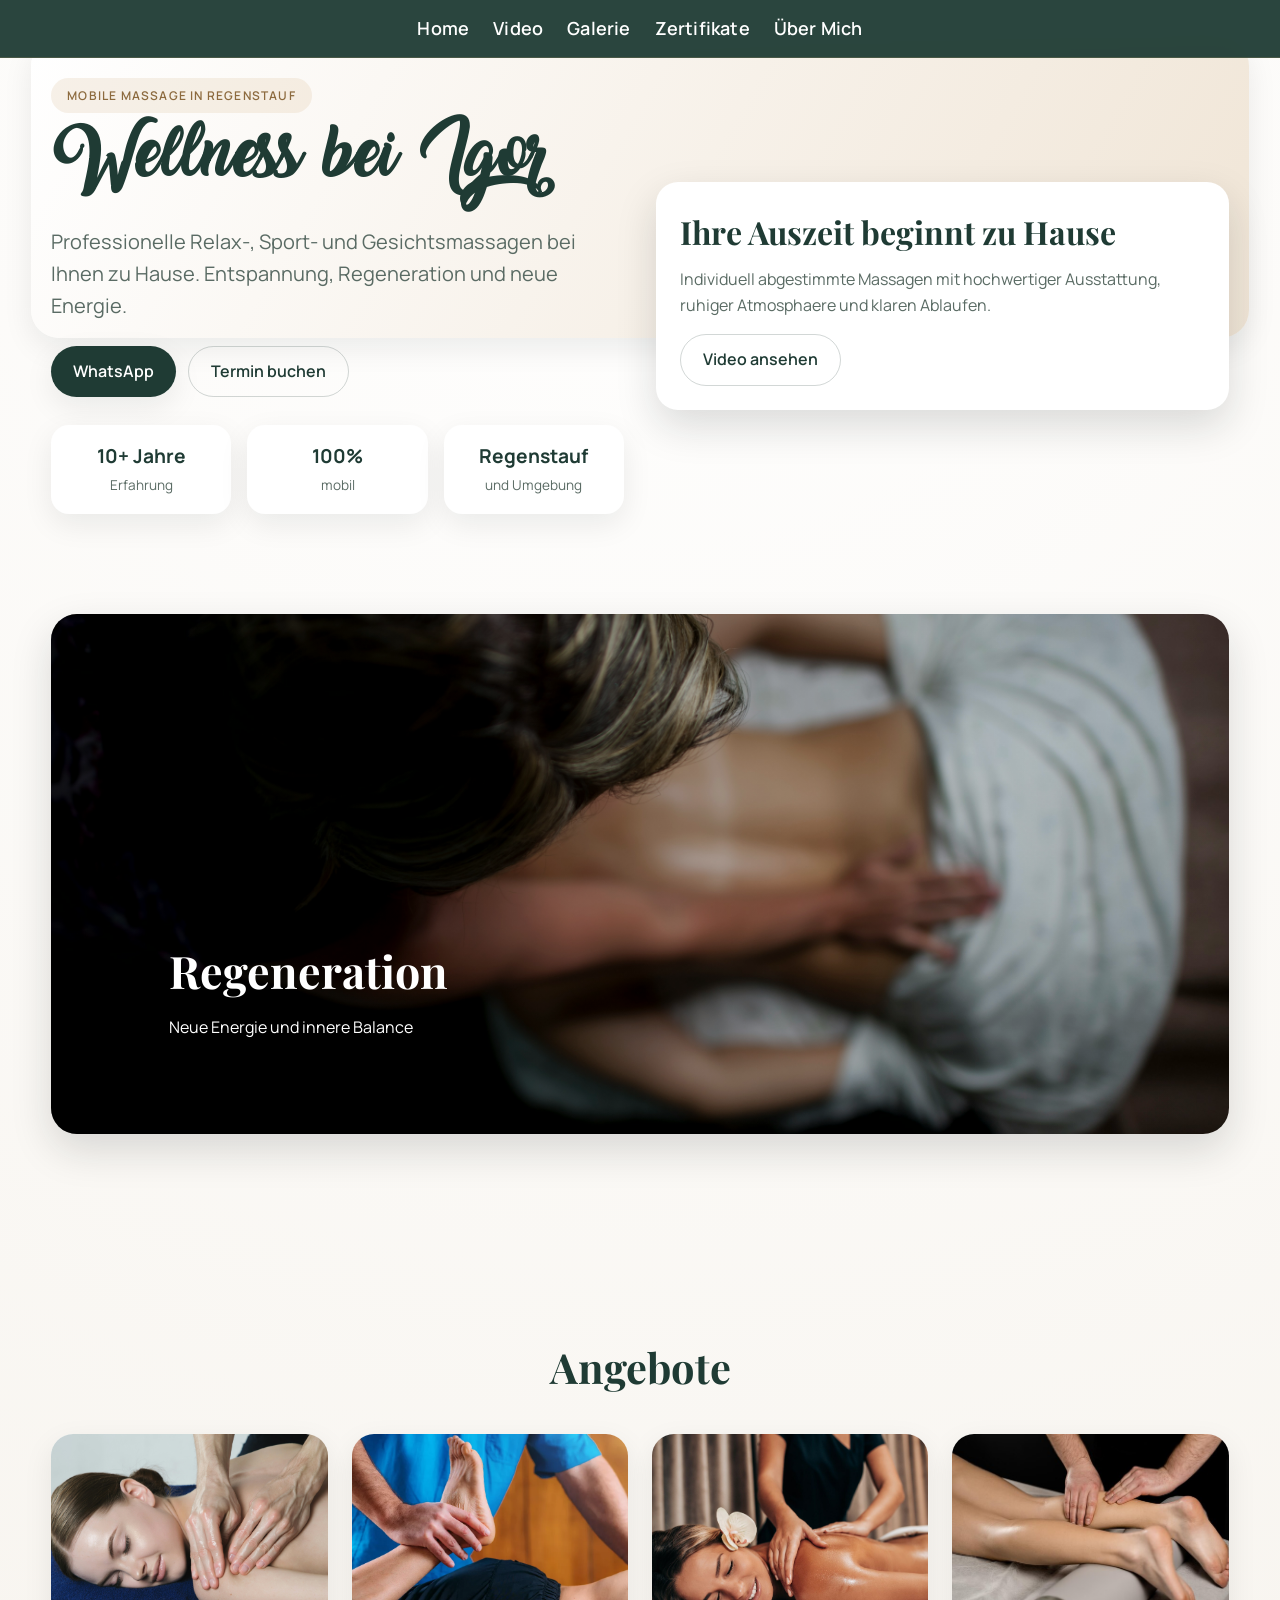
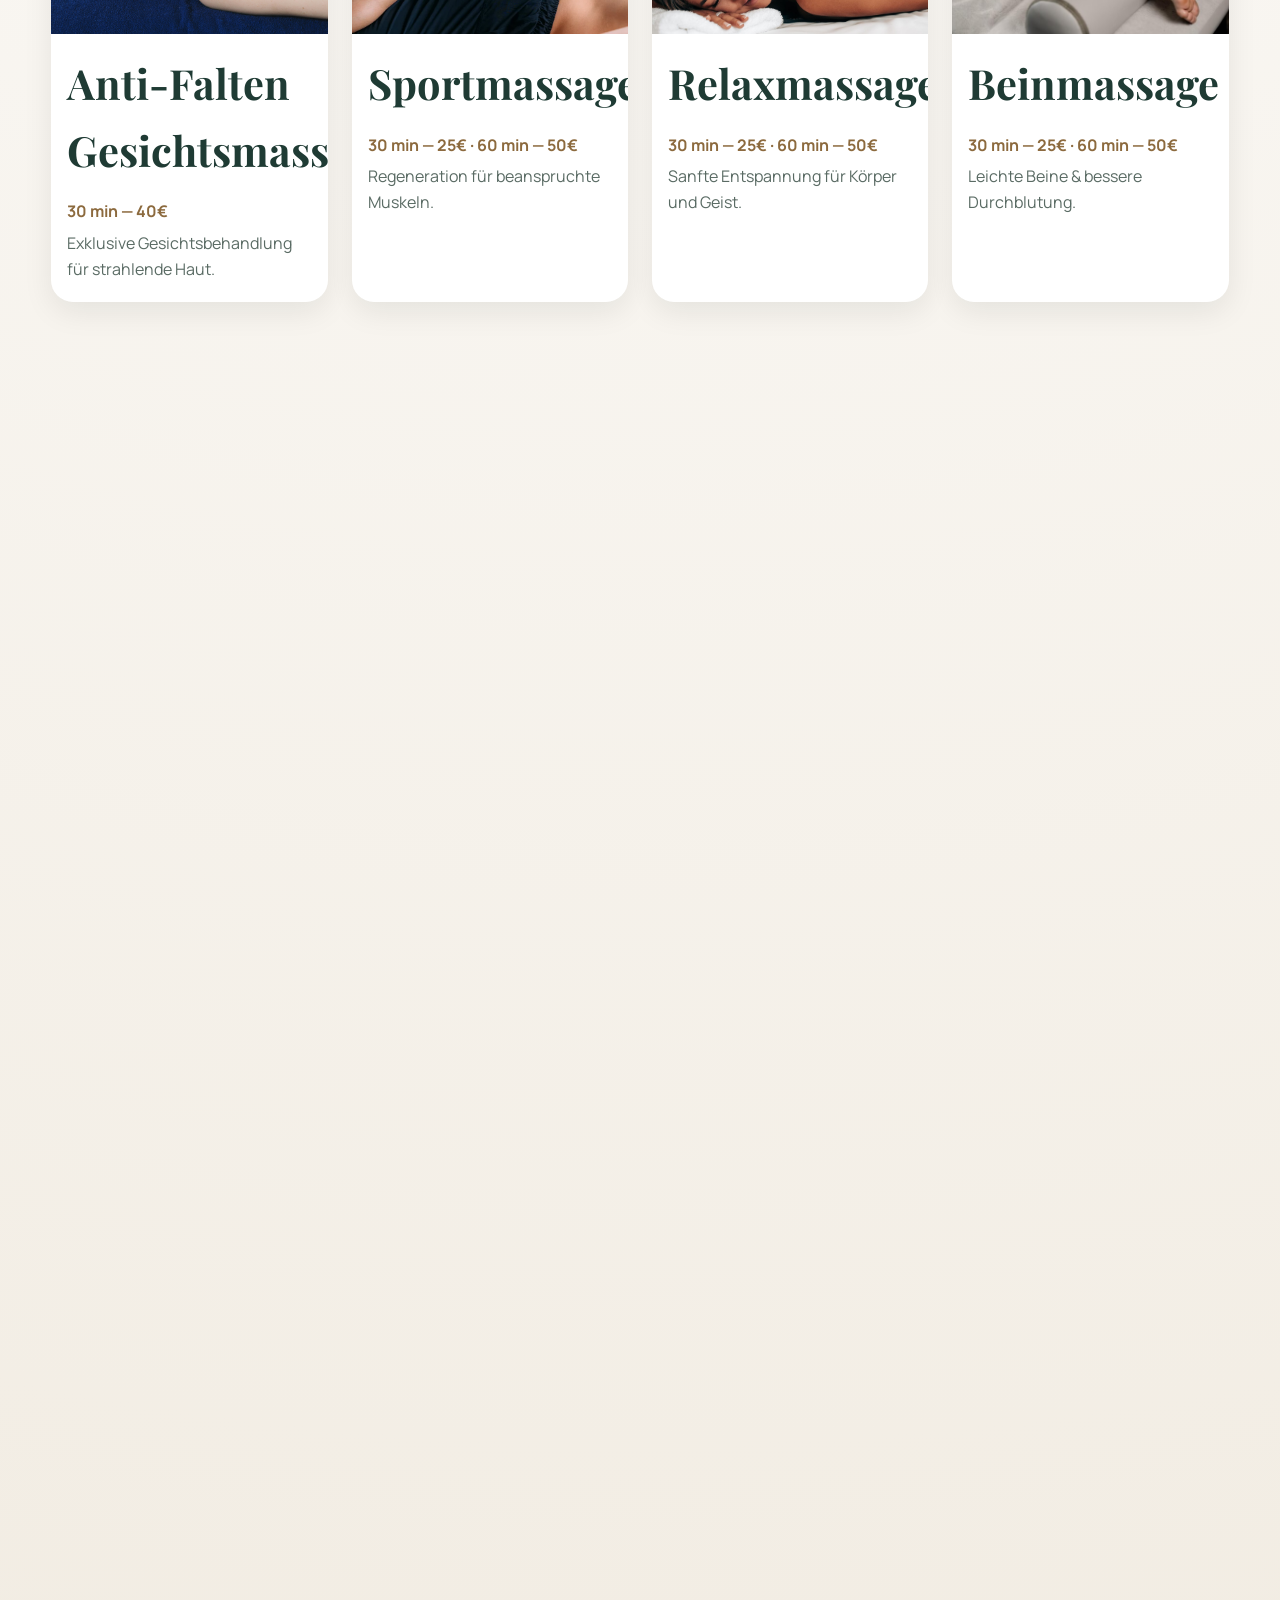
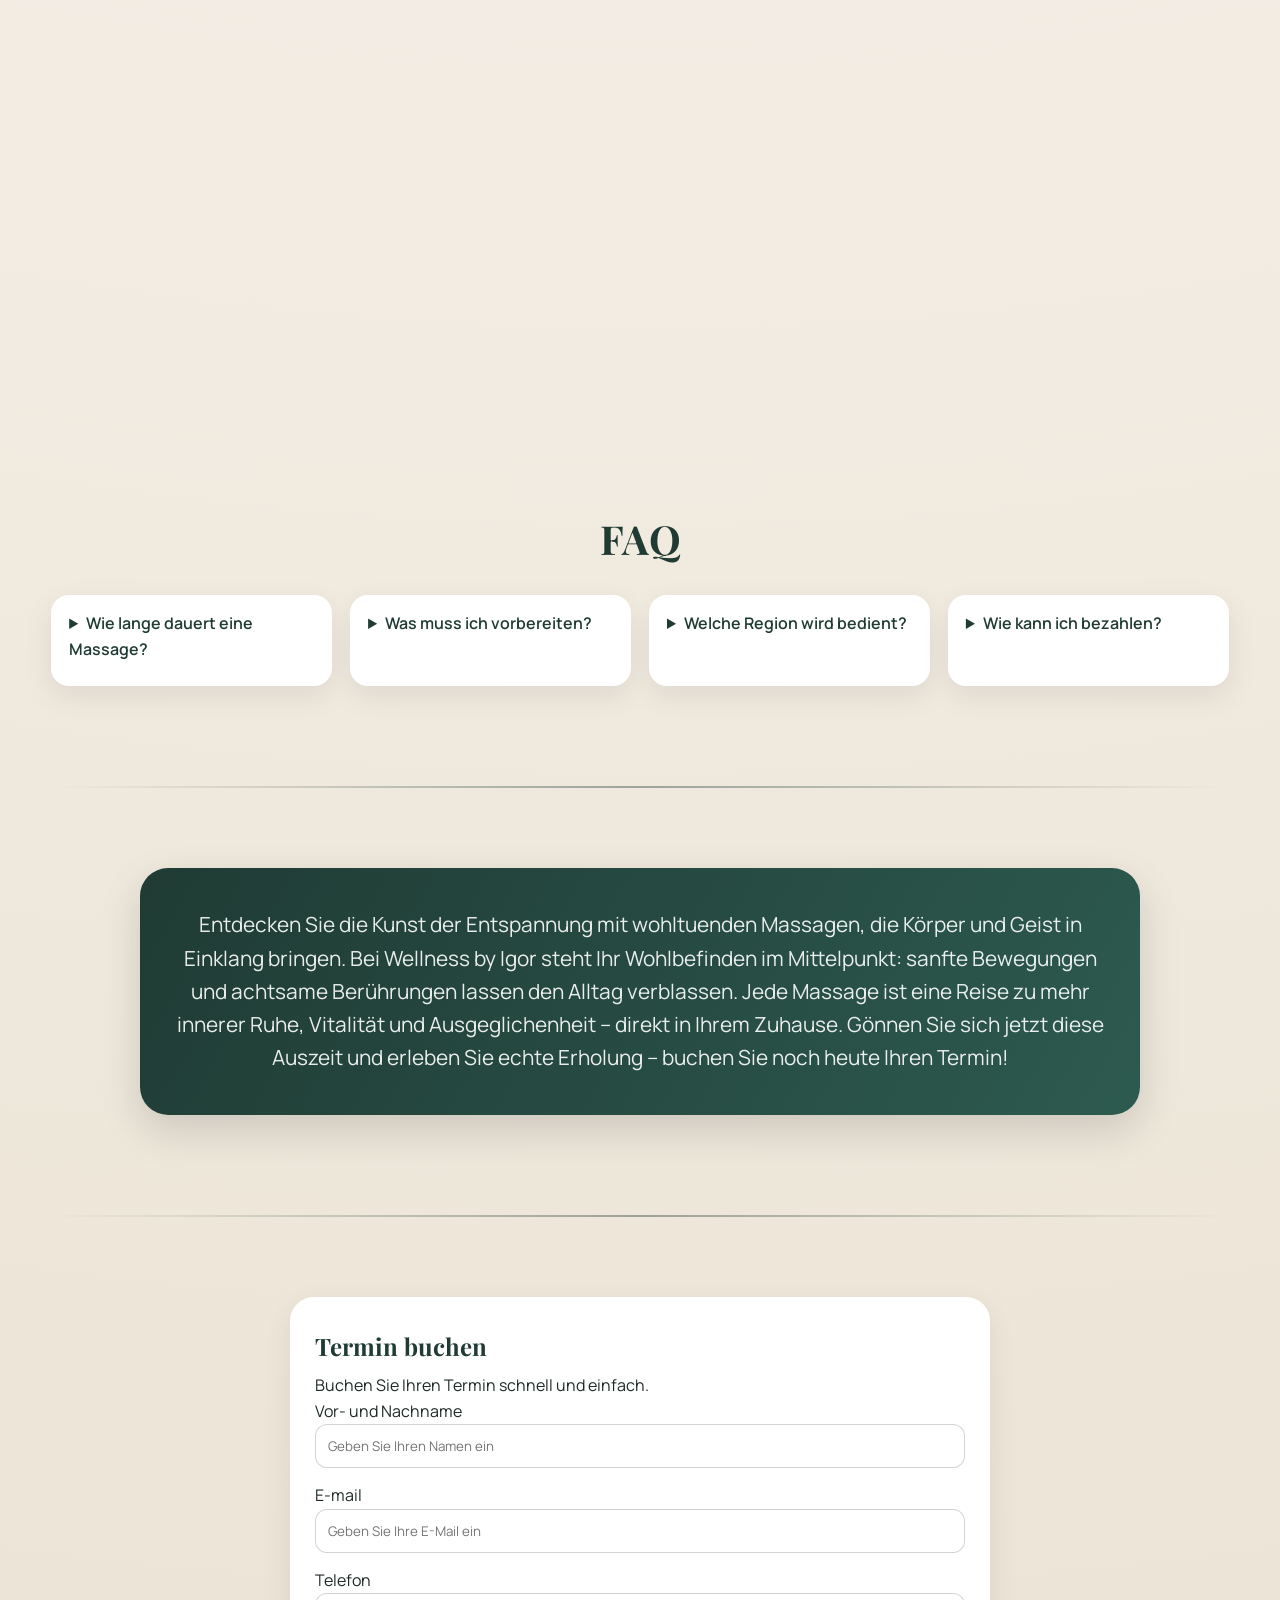
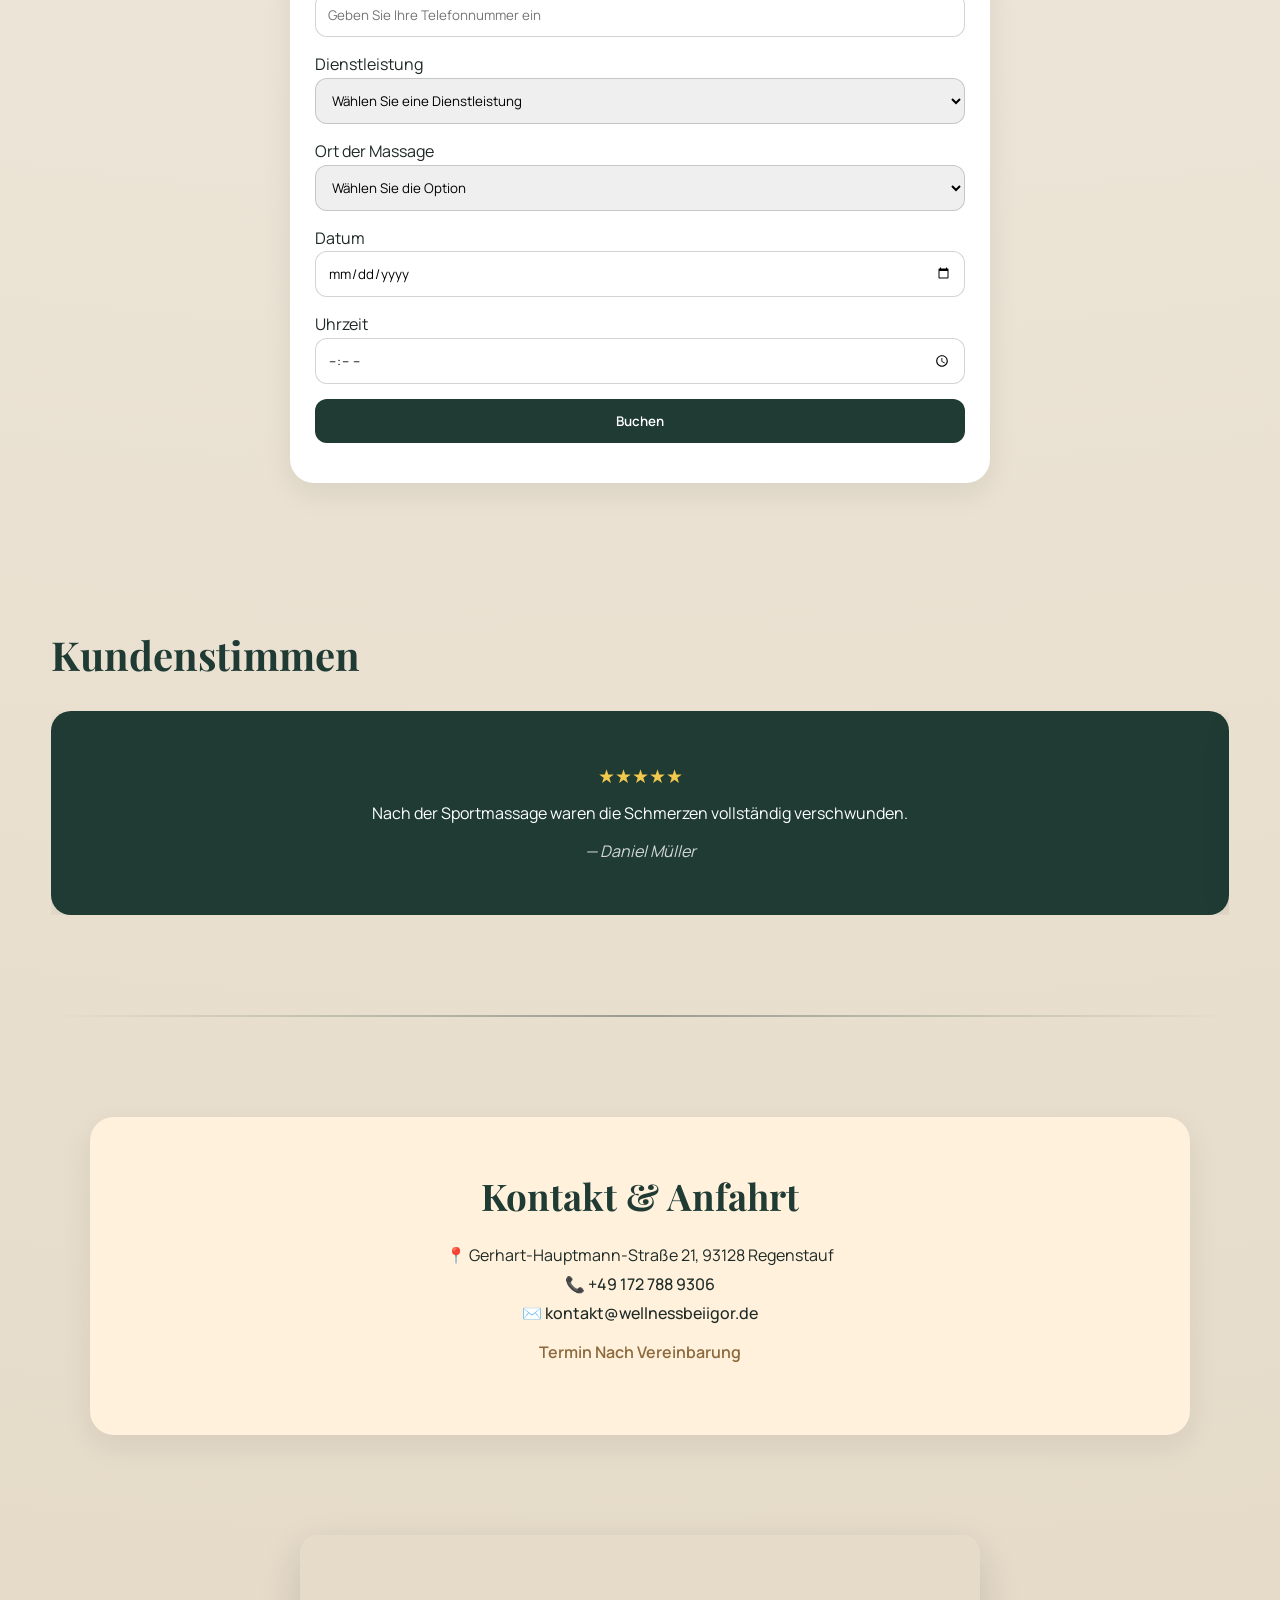
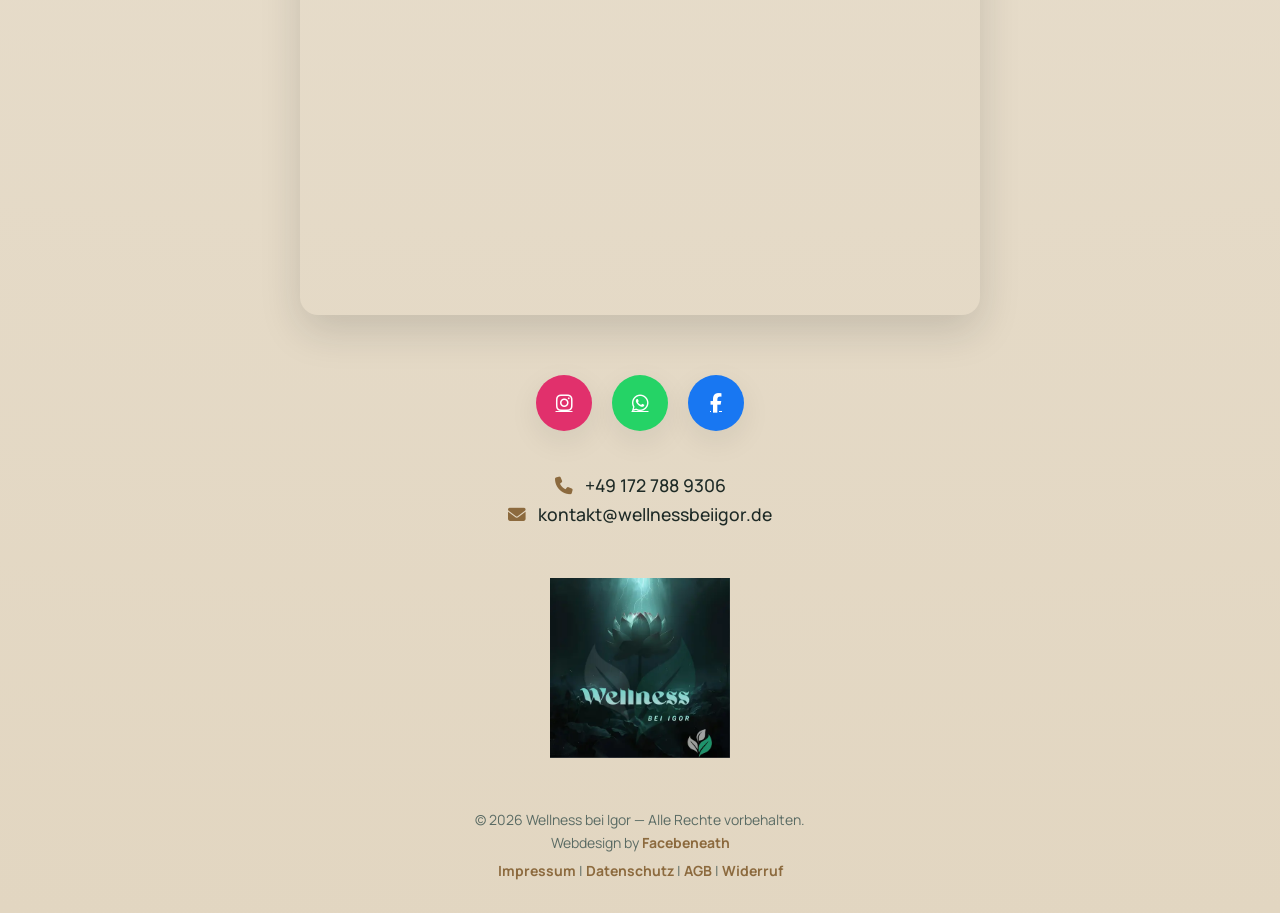
==== index.html @ d2571547 "Initial commit Wellness project" ====
<!doctype html>
<html lang="de">
  <head>
    <meta charset="UTF-8" />
    <meta name="viewport" content="width=device-width, initial-scale=1.0" />

    <title>
      Wellness bei Igor – Mobile Massage in Regenstauf | Entspannung &
      Regeneration
    </title>
    <meta
      name="description"
      content="Professionelle mobile Massagen in Regenstauf. Wellness bei Igor bietet Relax-, Sport- und Gesichtsmassagen bequem bei Ihnen zu Hause. Entspannung & Regeneration pur."
    />
    <meta
      name="keywords"
      content="Wellness Regenstauf, Mobile Massage Regenstauf, Sportmassage Regenstauf, Relaxmassage Regenstauf, Gesichtsmassage Regenstauf, Massage zuhause, Hausbesuch Massage, Wellness bei Igor, Entspannung, Regeneration, Massage Bayern"
    />

    <meta name="author" content="Wellness bei Igor" />
    <meta name="robots" content="index, follow" />
    <meta name="language" content="de" />
    <meta name="geo.region" content="DE-BY" />
    <meta name="geo.placename" content="Regenstauf" />
    <meta name="geo.position" content="49.1222;12.1070" />
    <meta name="ICBM" content="49.1222, 12.1070" />

    <meta
      property="og:title"
      content="Wellness bei Igor – Mobile Massage in Regenstauf | Entspannung & Regeneration"
    />
    <meta
      property="og:description"
      content="Erleben Sie professionelle Wellness- und Sportmassagen direkt bei Ihnen zu Hause in Regenstauf. Jetzt Termin vereinbaren!"
    />
    <meta
      property="og:image"
      content="https://wellnessbeiigor.de/Wellness1.png"
    />
    <meta property="og:image:width" content="1200" />
    <meta property="og:image:height" content="630" />
    <meta property="og:image:alt" content="Wellness bei Igor Logo" />

    <meta property="og:url" content="https://wellnessbeiigor.de/" />
    <meta property="og:type" content="website" />
    <meta property="og:locale" content="de_DE" />

    <meta name="twitter:card" content="summary_large_image" />
    <meta
      name="twitter:title"
      content="Wellness bei Igor – Mobile Massage in Regenstauf"
    />

    <meta
      name="twitter:description"
      content="Professionelle mobile Wellnessmassagen bei Ihnen zu Hause in Regenstauf. Relax-, Sport- und Gesichtsmassage für Ihr Wohlbefinden."
    />

    <meta
      name="twitter:image"
      content="https://www.wellnessbeiigor.de/Wellness1.png"
    />

    <meta name="theme-color" content="#f5ede3" />
    <meta name="mobile-web-app-capable" content="yes" />
    <meta name="apple-mobile-web-app-capable" content="yes" />

    <link rel="icon" type="image/png" sizes="512x512" href="/favicon-512.png" />
    <link rel="icon" type="image/png" sizes="32x32" href="/favicon-32x32.png" />
    <link rel="icon" type="image/png" sizes="16x16" href="/favicon-16x16.png" />
    <link rel="apple-touch-icon" sizes="180x180" href="/apple-touch-icon.png" />
    <link rel="mask-icon" href="/safari-pinned-tab.svg" color="#39FF14" />

    <link rel="manifest" href="/site.webmanifest" />

    <link rel="stylesheet" href="styles.css?v=1.37" />
    <script src="script.js?v=1.37" defer></script>

    <link
      rel="stylesheet"
      href="https://cdnjs.cloudflare.com/ajax/libs/font-awesome/6.5.0/css/all.min.css"
    />
    <link
      rel="stylesheet"
      href="https://fonts.googleapis.com/css2?family=Manrope:wght@300;400;500;600;700&family=Playfair+Display:wght@500;600;700&family=Amarillo&display=swap"
    />

    <link rel="canonical" href="https://wellnessbeiigor.de/" />

    <script type="application/ld+json">
      {
        "@context": "https://schema.org",
        "@type": "LocalBusiness",
        "name": "Wellness bei Igor",
        "image": "https://wellnessbeiigor.de/Wellness1.webp",
        "url": "https://wellnessbeiigor.de/",
        "telephone": "+49 172 788 9306",
        "email": "kontakt@wellnessbeiigor.de",
        "priceRange": "€€",
        "address": {
          "@type": "PostalAddress",
          "addressLocality": "Regenstauf",
          "addressRegion": "Bayern",
          "postalCode": "93128",
          "addressCountry": "DE"
        },
        "description": "Professionelle mobile Massagen in Regenstauf. Anti-Falten, Relax-, Sport- und Beinmassagen bequem bei Ihnen zu Hause.",
        "areaServed": {
          "@type": "Place",
          "name": "Regenstauf und Umgebung"
        },
        "sameAs": [
          "https://www.instagram.com/wellnessbeiigor/",
          "https://wa.me/+491727889306",
          "https://www.facebook.com/profile.php?id=61577681453275"
        ],

        "makesOffer": [
          {
            "@type": "Offer",
            "name": "Anti-Falten Gesichtsmassage",
            "price": "40",
            "priceCurrency": "EUR",
            "description": "Anti-Falten Massage – 30 Minuten",
            "eligibleDuration": "PT30M"
          },
          {
            "@type": "Offer",
            "name": "Relax Massage – 30 Minuten",
            "price": "25",
            "priceCurrency": "EUR",
            "description": "Entspannende Relax Massage – 30 Minuten",
            "eligibleDuration": "PT30M"
          },
          {
            "@type": "Offer",
            "name": "Relax Massage – 60 Minuten",
            "price": "50",
            "priceCurrency": "EUR",
            "description": "Entspannende Relax Massage – 60 Minuten",
            "eligibleDuration": "PT60M"
          },
          {
            "@type": "Offer",
            "name": "Sport Massage",
            "price": "50",
            "priceCurrency": "EUR",
            "description": "Sportmassage – 60 Minuten",
            "eligibleDuration": "PT60M"
          },
          {
            "@type": "Offer",
            "name": "Bein Massage",
            "price": "50",
            "priceCurrency": "EUR",
            "description": "Bein-/Beinmassage – 60 Minuten",
            "eligibleDuration": "PT60M"
          }
        ]
      }
    </script>

    <meta
      name="google-site-verification"
      content="pCI3DwS3crrSlaqNZhYMfUXNt7Y_A4ylrixkE1N98fs"
    />
  </head>

  <body>
    <nav>
      <ul>
        <li><a href="index.html">Home</a></li>
        <li><a href="video.html">Video</a></li>
        <li><a href="galerie.html">Galerie</a></li>
        <li><a href="zertifikate.html">Zertifikate</a></li>
        <li><a href="uber-mich.html">Über Mich</a></li>
      </ul>
    </nav>

    <nav class="nav-hamburger">
      <div class="hamburger" id="hamburger">
        <span></span>
        <span></span>
        <span></span>
      </div>
      <ul class="nav-links" id="nav-links">
        <li><a href="index.html">Home</a></li>
        <li><a href="video.html">Video</a></li>
        <li><a href="galerie.html">Galerie</a></li>
        <li><a href="zertifikate.html">Zertifikate</a></li>
        <li><a href="uber-mich.html">Über Mich</a></li>
        <li class="nav-divider"></li>
        <li class="nav-brand">Wellness bei Igor</li>
      </ul>
    </nav>

    <header class="hero">
      <div class="hero-content">
        <span class="hero-badge">Mobile Massage in Regenstauf</span>
        <h1>Wellness bei Igor</h1>
        <p class="hero-lead">
          Professionelle Relax-, Sport- und Gesichtsmassagen bei Ihnen zu Hause.
          Entspannung, Regeneration und neue Energie.
        </p>
        <div class="hero-actions">
          <a class="btn btn-primary" href="https://wa.me/+491727889306">
            WhatsApp
          </a>
          <a class="btn btn-ghost" href="#booking">Termin buchen</a>
        </div>
        <div class="hero-meta">
          <div>
            <span>10+ Jahre</span>
            <small>Erfahrung</small>
          </div>
          <div>
            <span>100%</span>
            <small>mobil</small>
          </div>
          <div>
            <span>Regenstauf</span>
            <small>und Umgebung</small>
          </div>
        </div>
      </div>
      <div class="hero-panel">
        <h2>Ihre Auszeit beginnt zu Hause</h2>
        <p>
          Individuell abgestimmte Massagen mit hochwertiger Ausstattung, ruhiger
          Atmosphaere und klaren Ablaufen.
        </p>
        <a class="btn btn-ghost" href="video.html">Video ansehen</a>
      </div>
    </header>

    <section class="hero-slider scroll-reveal">
      <div
        class="slide active"
        style="background-image: url(&quot;m1.jpg&quot;)"
      >
        <div class="slide-text active">
          <h1>Entspannung</h1>
          <p>Tiefe Ruhe für Körper und Geist</p>
        </div>
      </div>

      <div class="slide" style="background-image: url(&quot;m2.jpg&quot;)">
        <div class="slide-text">
          <h1>Regeneration</h1>
          <p>Neue Energie und innere Balance</p>
        </div>
      </div>

      <div class="slide" style="background-image: url(&quot;m3.jpg&quot;)">
        <div class="slide-text">
          <h1>Hausbesuch</h1>
          <p>Professionelle Massage bei Ihnen zu Hause</p>
        </div>
      </div>
    </section>

    <section id="offers" class="scroll-reveal">
      <h2>Angebote</h2>

      <article class="card scroll-reveal-item" data-id="sculpt">
        <img src="antifalten.jpg" alt="Anti-Falten Gesichtsmassage" />
        <h2>Anti-Falten Gesichtsmassage</h2>
        <div class="price">30 min — 40€</div>
        <p>Exklusive Gesichtsbehandlung für strahlende Haut.</p>
      </article>

      <article class="card scroll-reveal-item" data-id="sport">
        <img src="sport.webp" alt="Sportmassage" />
        <h2>Sportmassage</h2>
        <div class="price">30 min — 25€ · 60 min — 50€</div>
        <p>Regeneration für beanspruchte Muskeln.</p>
      </article>

      <article class="card scroll-reveal-item" data-id="relax">
        <img src="relax.jpg" alt="Relaxmassage" />
        <h2>Relaxmassage</h2>
        <div class="price">30 min — 25€ · 60 min — 50€</div>
        <p>Sanfte Entspannung für Körper und Geist.</p>
      </article>

      <article class="card scroll-reveal-item" data-id="bein">
        <img src="bein.jpg" alt="Beinmassage" />
        <h2>Beinmassage</h2>
        <div class="price">30 min — 25€ · 60 min — 50€</div>
        <p>Leichte Beine & bessere Durchblutung.</p>
      </article>
    </section>

    <section class="benefits scroll-reveal">
      <h2>Warum Wellness bei Igor?</h2>
      <div class="benefit-grid">
        <article class="scroll-reveal-item">
          <i class="fa-solid fa-spa"></i>
          <h3>Ruhe & Fokus</h3>
          <p>Entspannung ohne Anfahrt und ohne Zeitdruck.</p>
        </article>
        <article class="scroll-reveal-item">
          <i class="fa-solid fa-hand-holding-heart"></i>
          <h3>Individuell</h3>
          <p>Jede Behandlung wird auf Ihre Ziele abgestimmt.</p>
        </article>
        <article class="scroll-reveal-item">
          <i class="fa-solid fa-dumbbell"></i>
          <h3>Regeneration</h3>
          <p>Gezielte Griffe fuer Muskeln, Beweglichkeit und Erholung.</p>
        </article>
        <article class="scroll-reveal-item">
          <i class="fa-solid fa-house"></i>
          <h3>100% mobil</h3>
          <p>Massage-Liege, Oele und Atmosphaere kommen mit.</p>
        </article>
      </div>
    </section>

    <section class="process scroll-reveal">
      <h2>Ablauf in 3 Schritten</h2>
      <div class="process-grid">
        <div class="scroll-reveal-item">
          <span>1</span>
          <h3>Anfrage</h3>
          <p>Termin per WhatsApp, Telefon oder Formular anfragen.</p>
        </div>
        <div class="scroll-reveal-item">
          <span>2</span>
          <h3>Vorbereitung</h3>
          <p>Ich bringe Liege, Oel und ruhige Musik mit.</p>
        </div>
        <div class="scroll-reveal-item">
          <span>3</span>
          <h3>Entspannung</h3>
          <p>Sie geniessen eine individuell abgestimmte Behandlung.</p>
        </div>
      </div>
    </section>

    <section class="audience scroll-reveal">
      <h2>Für wen eignet sich die Massage?</h2>
      <div class="audience-grid">
        <article class="scroll-reveal-item">
          <h3>Berufstaetige</h3>
          <p>Stressabbau und Lockerung nach langen Arbeitstagen.</p>
        </article>
        <article class="scroll-reveal-item">
          <h3>Sportler</h3>
          <p>Regeneration, bessere Beweglichkeit und Muskelpflege.</p>
        </article>
        <article class="scroll-reveal-item">
          <h3>Senioren</h3>
          <p>Sanfte Entspannung und Aktivierung der Durchblutung.</p>
        </article>
        <article class="scroll-reveal-item">
          <h3>Alle, die Ruhe suchen</h3>
          <p>Eine Auszeit, die Koerper und Geist staerkt.</p>
        </article>
      </div>
    </section>

    <section class="equipment scroll-reveal">
      <div class="equipment-card scroll-reveal-item">
        <div>
          <h2>Professionelle Ausstattung</h2>
          <p>
            Ich bringe alles mit, was fuer eine hochwertige Behandlung noetig
            ist: Massage-Liege, Oele, frische Handtuecher und ruhige Musik.
          </p>
          <div class="pill-list">
            <span>Massage-Liege</span>
            <span>Premium-Oele</span>
            <span>Hygiene-Set</span>
            <span>Entspannungsmusik</span>
          </div>
        </div>
        <div class="equipment-note">
          <h3>Hygiene & Sicherheit</h3>
          <p>
            Saubere Unterlagen, desinfizierte Flaechen und klare Ablaufe fuer
            ein sicheres Wohlgefuehl.
          </p>
        </div>
      </div>
    </section>

    <section class="service-area scroll-reveal">
      <h2>Servicegebiet</h2>
      <p>
        Regenstauf und Umgebung. Fragen Sie gerne Ihren Ort an – ich antworte
        schnell.
      </p>
      <div class="area-list scroll-reveal-item">
        <span>Regenstauf</span>
        <span>Lappersdorf</span>
        <span>Regensburg</span>
      </div>
      <a
        class="btn btn-ghost scroll-reveal-item"
        href="https://wa.me/+491727889306"
      >
        Verfuegbarkeit pruefen
      </a>
    </section>

    <section class="faq scroll-reveal">
      <h2>FAQ</h2>
      <div class="faq-grid">
        <details class="scroll-reveal-item">
          <summary>Wie lange dauert eine Massage?</summary>
          <p>Je nach Angebot 30 oder 60 Minuten, individuell erweiterbar.</p>
        </details>
        <details class="scroll-reveal-item">
          <summary>Was muss ich vorbereiten?</summary>
          <p>Ein ruhiger Raum und etwas Platz fuer die Massage-Liege.</p>
        </details>
        <details class="scroll-reveal-item">
          <summary>Welche Region wird bedient?</summary>
          <p>Regenstauf und Umgebung. Fragen Sie gerne Ihren Ort an.</p>
        </details>
        <details class="scroll-reveal-item">
          <summary>Wie kann ich bezahlen?</summary>
          <p>
            Barzahlung oder nach Absprache. Details bei der Terminbestaetigung.
          </p>
        </details>
      </div>
    </section>

    <div id="detail" class="detail" aria-hidden="true">
      <div
        class="panel"
        role="dialog"
        aria-modal="true"
        aria-labelledby="detail-title"
      >
        <img id="detail-image" class="detail-image" src="" alt="" />
        <h3 id="detail-title">Titel</h3>
        <p id="detail-desc">detaillierte Beschreibung</p>
        <div class="features" id="detail-features"></div>
        <div class="meta">
          <div
            id="detail-price"
            style="font-weight: 700; color: var(--accent)"
          ></div>
          <div class="back">
            <a class="btn" id="back-btn" href="#">Zurück</a>
          </div>
        </div>
      </div>
    </div>

    <div class="full-line"></div>

    <section id="cta" class="scroll-reveal">
      <p>
        Entdecken Sie die Kunst der Entspannung mit wohltuenden Massagen, die
        Körper und Geist in Einklang bringen. Bei Wellness by Igor steht Ihr
        Wohlbefinden im Mittelpunkt: sanfte Bewegungen und achtsame Berührungen
        lassen den Alltag verblassen. Jede Massage ist eine Reise zu mehr
        innerer Ruhe, Vitalität und Ausgeglichenheit – direkt in Ihrem Zuhause.
        Gönnen Sie sich jetzt diese Auszeit und erleben Sie echte Erholung –
        buchen Sie noch heute Ihren Termin!
      </p>
    </section>

    <div class="full-line"></div>

    <section id="booking" class="scroll-reveal">
      <h2 class="reveal">Termin buchen</h2>
      <p class="reveal">Buchen Sie Ihren Termin schnell und einfach.</p>

      <form
        id="booking-form"
        action="https://formspree.io/f/mzzyppbp"
        method="POST"
      >
        <div class="form-group">
          <label for="name">Vor- und Nachname</label>
          <input
            type="text"
            id="name"
            name="name"
            placeholder="Geben Sie Ihren Namen ein"
            required
          />
        </div>
        <div class="form-group">
          <label for="email">E-mail</label>
          <input
            type="email"
            id="email"
            name="email"
            placeholder="Geben Sie Ihre E-Mail ein"
            required
          />
        </div>
        <div class="form-group">
          <label for="phone">Telefon</label>
          <input
            type="tel"
            id="phone"
            name="phone"
            placeholder="Geben Sie Ihre Telefonnummer ein"
            required
          />
        </div>

        <div class="form-group">
          <label for="service">Dienstleistung</label>
          <select id="service" name="service" required>
            <option value="">Wählen Sie eine Dienstleistung</option>
            <option value="relax">Relaxmassage</option>
            <option value="sport">Sportmassage</option>
            <option value="bein">Beinmassage</option>
            <option value="sculpt">Anti-Falten Gesichtsmassage</option>
          </select>
        </div>
        <div class="form-group">
          <label for="location">Ort der Massage</label>
          <select id="location" name="location" required>
            <option value="">Wählen Sie die Option</option>
            <option value="client_home">Ich komme zu Ihnen</option>
            <option value="my_place">Sie kommen zu mir</option>
          </select>
        </div>
        <div class="form-group">
          <label for="date">Datum</label>
          <input type="date" id="date" name="date" required />
        </div>
        <div class="form-group">
          <label for="time">Uhrzeit</label>
          <input type="time" id="time" name="time" required />
        </div>
        <button type="submit">Buchen</button>
      </form>

      <div id="form-message" style="margin-top: 10px; font-weight: bold"></div>
    </section>

    <section id="testimonials" class="scroll-reveal">
      <h2>Kundenstimmen</h2>

      <div class="testimonials-slider">
        <div class="testimonials-track">
          <blockquote class="testimonial">
            <div class="stars">★★★★★</div>
            <p>
              Nach der Sportmassage waren die Schmerzen vollständig
              verschwunden.
            </p>
            <cite>— Daniel Müller</cite>
          </blockquote>

          <blockquote class="testimonial">
            <div class="stars">★★★★★</div>
            <p>
              Igor ist sehr zuverlässig und bringt alles mit – Liege, Öl, Musik.
            </p>
            <cite>— Premtim Zendeli</cite>
          </blockquote>

          <blockquote class="testimonial">
            <div class="stars">★★★★★</div>
            <p>Ich bin zufrieden mit dem Endergebnis. War sehr angenehm.</p>
            <cite>— Geanina Enache</cite>
          </blockquote>

          <blockquote class="testimonial">
            <div class="stars">★★★★★</div>
            <p>
              Bio sam par puta na masazi kod Igora i uvijek se rado vracam. Igor
              je odlican i profesionalan. Ambijent jako ugodan. Svakako Igora
              preporucujem svima.
            </p>
            <cite>— Boris Juko</cite>
          </blockquote>

          <blockquote class="testimonial">
            <div class="stars">★★★★★</div>
            <p>Sehr professionell und angenehm.</p>
            <cite>— Kristina Kaleb</cite>
          </blockquote>
        </div>
      </div>
    </section>
    <div class="testimonial-arrows">
      <button id="prevTestimonial" aria-label="Previous">‹</button>
      <button id="nextTestimonial" aria-label="Next">›</button>
    </div>

    <div class="full-line"></div>

    <section class="contact-section scroll-reveal" id="kontakt">
      <h2>Kontakt & Anfahrt</h2>

      <p class="contact-info">
        📍 Gerhart-Hauptmann-Straße 21, 93128 Regenstauf<br />
        📞
        <a href="https://wa.me/491727889306" target="_blank" rel="noopener"
          >+49 172 788 9306</a
        ><br />
        ✉️
        <a href="mailto:kontakt@wellnessbeiigor.de"
          >kontakt@wellnessbeiigor.de</a
        >
      </p>

      <p class="opening-hours">Termin Nach Vereinbarung</p>
    </section>

    <div class="map-wrapper">
      <iframe
        src="https://www.google.com/maps?q=Gerhart-Hauptmann-Stra%C3%9Fe%2021%2C%2093128%20Regenstauf&output=embed"
        width="100%"
        height="450"
        style="border: 0"
        allowfullscreen=""
        loading="lazy"
        referrerpolicy="no-referrer-when-downgrade"
      >
      </iframe>
    </div>

    <div class="social-buttons">
      <a
        href="https://www.instagram.com/wellnessbeiigor/"
        target="_blank"
        class="social-btn instagram"
        ><i class="fab fa-instagram"></i
      ></a>
      <a
        href="https://wa.me/+491727889306"
        target="_blank"
        class="social-btn whatsapp"
        ><i class="fab fa-whatsapp"></i
      ></a>
      <a
        href="https://www.facebook.com/profile.php?id=61577681453275"
        target="_blank"
        class="social-btn facebook"
        ><i class="fab fa-facebook-f"></i
      ></a>
    </div>

    <div class="kontakt">
      <p>
        <i class="fa-solid fa-phone"></i>
        <a href="https://wa.me/491727889306" target="_blank" rel="noopener"
          >+49 172 788 9306</a
        ><br />
        <i class="fa-solid fa-envelope"></i>
        <a href="mailto:kontakt@wellnessbeiigor.de"
          >kontakt@wellnessbeiigor.de</a
        >
      </p>
    </div>

    <div class="footer-logo">
      <a href="index.html">
        <img src="Wellness1.webp" alt="Wellness bei Igor Logo" />
      </a>
    </div>

    <footer>
      <p>
        © 2026 Wellness bei Igor — Alle Rechte vorbehalten.<br />
        Webdesign by
        <a href="https://aldindelic.de" class="footer-link">Facebeneath</a>
        <br />
        <span class="footer-legal">
          <a href="impressum.html" class="footer-link">Impressum</a> |
          <a href="datenschutz.html" class="footer-link">Datenschutz</a> |
          <a href="agb.html" class="footer-link">AGB</a> |
          <a href="widerruf.html" class="footer-link">Widerruf</a>
        </span>
      </p>
    </footer>
  </body>
</html>
---- styles.css ----
@font-face {
  font-family: "Amarillo";
  src: url("Amarillo.woff2") format("woff2");
  font-weight: 400;
  font-style: normal;
  font-display: swap;
}

:root {
  --bg-main: #e2d6c1;
  --bg-soft: #efe6db;
  --bg-deep: #1f3b34;
  --accent: #c6a36b;
  --accent-dark: #8c6a3e;
  --text-dark: #1e2a26;
  --text-soft: #5a6b64;
  --white: #ffffff;
  --shadow: 0 16px 40px rgba(18, 28, 25, 0.15);
  --shadow-soft: 0 10px 30px rgba(18, 28, 25, 0.08);
}

@keyframes slideInUp {
  from {
    opacity: 0;
    transform: translateY(40px);
  }
  to {
    opacity: 1;
    transform: translateY(0);
  }
}

@keyframes slideInLeft {
  from {
    opacity: 0;
    transform: translateX(-40px);
  }
  to {
    opacity: 1;
    transform: translateX(0);
  }
}

.scroll-reveal {
  opacity: 0;
  transform: translateY(40px);
}

.scroll-reveal.visible {
  animation: slideInUp 0.6s ease-out forwards;
}

.scroll-reveal-item {
  opacity: 0;
  transform: translateY(30px);
}

.scroll-reveal-item.visible {
  animation: slideInUp 0.6s ease-out forwards;
}

* {
  margin: 0;
  padding: 0;
  box-sizing: border-box;
}

html {
  scroll-behavior: smooth;
}

body {
  font-family: "Manrope", Arial, sans-serif;
  background: radial-gradient(circle at top, #ffffff, var(--bg-main));
  color: var(--text-dark);
  line-height: 1.6;
  padding-top: 90px;
  overflow-x: hidden;
}

body.menu-open {
  overflow: hidden;
}

nav {
  display: flex;
  justify-content: center;
  align-items: center;
  width: 100%;
  padding: 14px 20px;
  position: fixed;
  top: 0;
  left: 0;
  background: rgba(31, 59, 52, 0.95);
  z-index: 1000;
  backdrop-filter: blur(12px);
  border-bottom: 1px solid rgba(198, 163, 107, 0.2);
}

nav ul {
  display: flex;
  gap: 24px;
  list-style: none;
}

nav a {
  text-decoration: none;
  font-size: 18px;
  color: var(--white);
  font-weight: 600;
  letter-spacing: 0.2px;
}

nav a:hover {
  color: var(--accent);
}

nav a.nav-back {
  color: var(--accent);
  font-size: 16px;
}

nav a.nav-back:hover {
  color: var(--white);
}

.nav-hamburger {
  display: none;
}

.hamburger {
  width: 28px;
  height: 25px;
  display: flex;
  flex-direction: column;
  justify-content: space-between;
  cursor: pointer;
  z-index: 10001;
}

.hamburger span {
  display: block;
  height: 3px;
  background: #ffffff;
  border-radius: 3px;
  transition: all 0.3s ease;
}

.hamburger.active span:nth-child(1) {
  transform: rotate(45deg) translate(6px, 6px);
}

.hamburger.active span:nth-child(2) {
  opacity: 0;
}

.hamburger.active span:nth-child(3) {
  transform: rotate(-45deg) translate(6px, -6px);
}

.nav-links {
  display: flex;
  flex-direction: column;
  position: fixed;
  top: 60px;
  right: 15px;
  background: linear-gradient(135deg, var(--bg-deep), rgba(31, 59, 52, 0.95));
  border: 1px solid rgba(198, 163, 107, 0.3);
  border-radius: 14px;
  box-shadow: 0 10px 40px rgba(0, 0, 0, 0.3);
  overflow: hidden;
  opacity: 0;
  transform: translateY(-20px);
  pointer-events: none;
  transition: all 0.4s ease;
  padding: 10px 0;
  min-width: 210px;
  z-index: 10000;
  background-image: var(--menu-bg-image, none);
  background-size: cover;
  background-position: center;
  background-repeat: no-repeat;
}

.nav-links.open {
  opacity: 1;
  transform: translateY(0);
  pointer-events: auto;
}

.nav-links li {
  list-style: none;
  opacity: 0;
  transform: translateY(-10px);
  transition: all 0.3s ease;
  padding: 10px 20px;
}

.nav-links.open li {
  opacity: 1;
  transform: translateY(0);
}

.nav-links a {
  text-decoration: none;
  color: var(--white);
  font-weight: 600;
  display: block;
  letter-spacing: 0.3px;
}

.nav-links a:hover {
  color: var(--accent);
}

.nav-links a.nav-back {
  color: var(--accent);
  font-size: 0.95rem;
}

.nav-links a.nav-back:hover {
  color: var(--white);
}

.nav-divider {
  height: 1px;
  background: rgba(198, 163, 107, 0.3);
  margin: 6px 0;
}

.nav-links li:nth-child(2).nav-divider {
  margin: 2px 0 6px 0;
}

.nav-brand {
  color: var(--accent);
  font-weight: 700;
  font-size: 0.95rem;
  letter-spacing: 0.5px;
  padding: 12px 20px;
  text-transform: uppercase;
}

.nav-links.open li:nth-child(1) {
  transition-delay: 0.05s;
}
.nav-links.open li:nth-child(2) {
  transition-delay: 0.1s;
}
.nav-links.open li:nth-child(3) {
  transition-delay: 0.15s;
}
.nav-links.open li:nth-child(4) {
  transition-delay: 0.2s;
}
.nav-links.open li:nth-child(5) {
  transition-delay: 0.25s;
}
.nav-links.open li:nth-child(6) {
  transition-delay: 0.3s;
}
.nav-links.open li:nth-child(7) {
  transition-delay: 0.35s;
}
.nav-links.open li:nth-child(8) {
  transition-delay: 0.4s;
}
.nav-links.open li:nth-child(9) {
  transition-delay: 0.45s;
}
.nav-links.open li:nth-child(10) {
  transition-delay: 0.5s;
}
.nav-links.open li:nth-child(11) {
  transition-delay: 0.55s;
}
.nav-links.open li:nth-child(12) {
  transition-delay: 0.6s;
}
.nav-links.open li:nth-child(13) {
  transition-delay: 0.65s;
}

.hero {
  width: min(1200px, 92%);
  margin: -12px auto 100px;
  display: grid;
  grid-template-columns: repeat(auto-fit, minmax(280px, 1fr));
  gap: 32px;
  align-items: center;
  position: relative;
}

.hero > * {
  min-width: 0;
}

.hero::before {
  content: "";
  position: absolute;
  inset: -40px -20px auto -20px;
  height: 300px;
  background: linear-gradient(120deg, #ffffff, #f0e5d6);
  border-radius: 28px;
  z-index: -1;
  box-shadow: var(--shadow-soft);
}

.hero-content h1 {
  font-family: "Amarillo", sans-serif;
  font-size: clamp(1.5rem, 4vw, 2.8rem);
  color: var(--bg-deep);
  margin-bottom: 6px;
  white-space: nowrap;
}

.hero-badge {
  display: inline-block;
  padding: 8px 16px;
  border-radius: 999px;
  background: rgba(198, 163, 107, 0.15);
  color: var(--accent-dark);
  font-weight: 600;
  text-transform: uppercase;
  letter-spacing: 1.2px;
  font-size: 0.75rem;
  margin-bottom: 16px;
}

.hero-lead {
  color: var(--text-soft);
  font-size: clamp(1.05rem, 2.8vw, 1.25rem);
  margin-top: 25px;
  margin-bottom: 24px;
}

.hero-actions {
  display: flex;
  flex-wrap: wrap;
  gap: 12px;
  margin-bottom: 28px;
}

.btn {
  display: inline-flex;
  align-items: center;
  justify-content: center;
  padding: 12px 22px;
  border-radius: 999px;
  text-decoration: none;
  font-weight: 600;
  transition:
    transform 0.2s ease,
    box-shadow 0.2s ease;
  min-height: 44px;
}

.btn-primary {
  background: var(--bg-deep);
  color: var(--white);
  box-shadow: var(--shadow-soft);
}

.btn-ghost {
  border: 1px solid rgba(31, 59, 52, 0.2);
  color: var(--bg-deep);
  background: transparent;
}

.btn:hover {
  transform: translateY(-2px);
}

.hero-meta {
  display: grid;
  grid-template-columns: repeat(auto-fit, minmax(140px, 1fr));
  gap: 16px;
}

.hero-meta div {
  background: var(--white);
  border-radius: 18px;
  padding: 16px;
  box-shadow: var(--shadow-soft);
  text-align: center;
}

.hero-meta span {
  display: block;
  font-size: 1.2rem;
  font-weight: 700;
  color: var(--bg-deep);
}

.hero-meta small {
  color: var(--text-soft);
  font-size: 0.85rem;
}

.hero-panel {
  background: var(--white);
  border-radius: 22px;
  padding: 24px;
  box-shadow: var(--shadow);
}

.hero-panel h2 {
  font-family: "Playfair Display", serif;
  font-size: clamp(1.4rem, 3vw, 2rem);
  margin-bottom: 10px;
  color: var(--bg-deep);
}

.hero-panel p {
  color: var(--text-soft);
  margin-bottom: 16px;
}

.hero-slider {
  position: relative;
  height: clamp(320px, 60vh, 520px);
  overflow: hidden;
  margin: 20px auto 100px;
  width: min(1200px, 92%);
  border-radius: 26px;
  box-shadow: var(--shadow);
}

.slide {
  position: absolute;
  inset: 0;
  background-size: cover;
  background-position: center;
  opacity: 0;
  transition: opacity 1s ease;
}

.slide::after {
  content: "";
  position: absolute;
  inset: 0;
  background: linear-gradient(90deg, rgba(0, 0, 0, 0.45), transparent);
}

.slide.active {
  opacity: 1;
}

.slide-text {
  position: absolute;
  bottom: 18%;
  left: 10%;
  color: white;
  opacity: 0;
  transform: translateY(20px);
  transition: 0.8s;
  z-index: 1;
}

.slide-text h1 {
  font-family: "Playfair Display", serif;
  font-size: clamp(2rem, 4vw, 2.8rem);
  margin-bottom: 8px;
}

.slide-text.active {
  opacity: 1;
  transform: translateY(0);
}

#offers {
  width: min(1200px, 92%);
  margin: 0 auto;
  padding: 100px 0 100px;
  text-align: center;
  display: grid;
  grid-template-columns: repeat(auto-fit, minmax(250px, 1fr));
  gap: 24px;
}

#offers h2 {
  grid-column: 1 / -1;
  margin-bottom: 10px;
  font-family: "Playfair Display", serif;
  font-size: clamp(1.8rem, 4vw, 2.6rem);
  color: var(--bg-deep);
}

.card {
  background: var(--white);
  border-radius: 22px;
  box-shadow: var(--shadow-soft);
  cursor: pointer;
  transition: transform 0.3s ease;
  overflow: hidden;
  display: flex;
  flex-direction: column;
  text-align: left;
}

.card:hover {
  transform: translateY(-6px);
}

.card img {
  width: 100%;
  height: 200px;
  object-fit: cover;
}

.card h2 {
  padding: 16px 16px 6px;
  font-size: 1.1rem;
  color: var(--bg-deep);
}

.card .price {
  padding: 0 16px 6px;
  font-weight: 700;
  color: var(--accent-dark);
}

.card p {
  padding: 0 16px 20px;
  color: var(--text-soft);
  flex-grow: 1;
}

#offers .scroll-reveal-item:nth-child(2) {
  animation-delay: 0.1s;
}

#offers .scroll-reveal-item:nth-child(3) {
  animation-delay: 0.2s;
}

#offers .scroll-reveal-item:nth-child(4) {
  animation-delay: 0.3s;
}

#offers .scroll-reveal-item:nth-child(5) {
  animation-delay: 0.4s;
}

.benefits,
.process,
.faq {
  width: min(1200px, 92%);
  margin: 0 auto 100px;
  text-align: center;
}

.audience,
.equipment,
.service-area {
  width: min(1200px, 92%);
  margin: 0 auto 100px;
  text-align: center;
}

.benefits h2,
.process h2,
.faq h2,
#testimonials h2 {
  font-family: "Playfair Display", serif;
  font-size: clamp(1.8rem, 4vw, 2.5rem);
  color: var(--bg-deep);
  margin-bottom: 24px;
}

.audience h2,
.equipment h2,
.service-area h2 {
  font-family: "Playfair Display", serif;
  font-size: clamp(1.8rem, 4vw, 2.5rem);
  color: var(--bg-deep);
  margin-bottom: 24px;
}

.audience-grid {
  display: grid;
  grid-template-columns: repeat(auto-fit, minmax(220px, 1fr));
  gap: 18px;
}

.audience-grid article {
  background: var(--white);
  border-radius: 20px;
  padding: 20px;
  box-shadow: var(--shadow-soft);
  text-align: left;
}

.audience-grid h3 {
  margin-bottom: 8px;
  color: var(--bg-deep);
}

.audience-grid p {
  color: var(--text-soft);
  font-size: 0.95rem;
}

.audience-grid .scroll-reveal-item:nth-child(1) {
  animation-delay: 0.1s;
}

.audience-grid .scroll-reveal-item:nth-child(2) {
  animation-delay: 0.2s;
}

.audience-grid .scroll-reveal-item:nth-child(3) {
  animation-delay: 0.3s;
}

.audience-grid .scroll-reveal-item:nth-child(4) {
  animation-delay: 0.4s;
}

.equipment-card {
  background: var(--white);
  border-radius: 24px;
  padding: 26px;
  box-shadow: var(--shadow-soft);
  display: grid;
  grid-template-columns: repeat(auto-fit, minmax(240px, 1fr));
  gap: 20px;
  text-align: left;
}

.equipment-card p {
  color: var(--text-soft);
  margin-bottom: 16px;
}

.pill-list {
  display: flex;
  flex-wrap: wrap;
  gap: 10px;
}

.pill-list span {
  background: rgba(198, 163, 107, 0.2);
  color: var(--accent-dark);
  padding: 6px 12px;
  border-radius: 999px;
  font-size: 0.85rem;
  font-weight: 600;
}

.equipment-note {
  background: linear-gradient(120deg, #1f3b34, #2d5a4f);
  color: var(--white);
  border-radius: 20px;
  padding: 20px;
}

.equipment-note h3 {
  margin-bottom: 8px;
}

.equipment-note p {
  color: rgba(255, 255, 255, 0.85);
}

.service-area p {
  color: var(--text-soft);
  margin-bottom: 16px;
}

.area-list {
  display: flex;
  flex-wrap: wrap;
  gap: 10px;
  justify-content: center;
  margin-bottom: 18px;
}

.area-list span {
  background: var(--white);
  border: 1px solid rgba(31, 59, 52, 0.15);
  padding: 6px 12px;
  border-radius: 999px;
  font-size: 0.9rem;
  color: var(--bg-deep);
}

.benefit-grid {
  display: grid;
  grid-template-columns: repeat(auto-fit, minmax(220px, 1fr));
  gap: 18px;
}

.benefit-grid article {
  background: var(--white);
  border-radius: 20px;
  padding: 20px;
  box-shadow: var(--shadow-soft);
}

.benefit-grid i {
  font-size: 1.5rem;
  color: var(--accent-dark);
  margin-bottom: 10px;
}

.benefit-grid h3 {
  margin-bottom: 8px;
  color: var(--bg-deep);
}

.benefit-grid p {
  color: var(--text-soft);
  font-size: 0.95rem;
}

.benefit-grid .scroll-reveal-item:nth-child(1) {
  animation-delay: 0.1s;
}

.benefit-grid .scroll-reveal-item:nth-child(2) {
  animation-delay: 0.2s;
}

.benefit-grid .scroll-reveal-item:nth-child(3) {
  animation-delay: 0.3s;
}

.benefit-grid .scroll-reveal-item:nth-child(4) {
  animation-delay: 0.4s;
}

.process-grid {
  display: grid;
  grid-template-columns: repeat(auto-fit, minmax(220px, 1fr));
  gap: 18px;
}

.process-grid div {
  background: var(--white);
  border-radius: 20px;
  padding: 22px;
  box-shadow: var(--shadow-soft);
  text-align: left;
}

.process-grid span {
  width: 36px;
  height: 36px;
  border-radius: 50%;
  display: inline-flex;
  align-items: center;
  justify-content: center;
  background: rgba(198, 163, 107, 0.2);
  color: var(--accent-dark);
  font-weight: 700;
  margin-bottom: 10px;
}

.process-grid h3 {
  margin-bottom: 8px;
  color: var(--bg-deep);
}

.process-grid p {
  color: var(--text-soft);
  font-size: 0.95rem;
}

.process-grid .scroll-reveal-item:nth-child(1) {
  animation-delay: 0.1s;
}

.process-grid .scroll-reveal-item:nth-child(2) {
  animation-delay: 0.2s;
}

.process-grid .scroll-reveal-item:nth-child(3) {
  animation-delay: 0.3s;
}

.faq-grid {
  display: grid;
  grid-template-columns: repeat(auto-fit, minmax(240px, 1fr));
  gap: 18px;
  text-align: left;
}

.faq-grid details {
  background: var(--white);
  border-radius: 18px;
  padding: 16px 18px;
  box-shadow: var(--shadow-soft);
}

.faq-grid summary {
  cursor: pointer;
  font-weight: 600;
  color: var(--bg-deep);
  margin-bottom: 8px;
}

.faq-grid p {
  color: var(--text-soft);
  font-size: 0.95rem;
}

.detail {
  position: fixed;
  inset: 0;
  background: rgba(0, 0, 0, 0.85);
  display: none;
  align-items: center;
  justify-content: center;
  z-index: 9999;
}

.detail.open {
  display: flex;
}

.panel {
  width: 95%;
  max-width: 1100px;
  max-height: 95vh;
  overflow-y: auto;
  background: linear-gradient(to bottom, #fff, #f5ede3);
  border-radius: 24px;
  padding: 30px;
}

.detail-image {
  width: 100%;
  height: 420px;
  object-fit: cover;
  border-radius: 20px;
  margin-bottom: 25px;
}

.features {
  display: flex;
  flex-wrap: wrap;
  gap: 8px;
  margin: 15px 0;
}

.chip {
  background: var(--accent);
  color: white;
  padding: 6px 14px;
  border-radius: 20px;
  font-size: 0.85rem;
}

.meta {
  display: flex;
  justify-content: space-between;
  align-items: center;
}

#cta {
  width: min(1000px, 92%);
  margin: 0 auto 100px;
  padding: 40px 30px;
  text-align: center;
  background: linear-gradient(120deg, #1f3b34, #2d5a4f);
  color: var(--white);
  border-radius: 28px;
  box-shadow: var(--shadow);
}

#cta p {
  font-style: normal;
  font-size: clamp(1rem, 2.6vw, 1.3rem);
  color: rgba(255, 255, 255, 0.9);
}

#booking {
  width: min(700px, 92%);
  margin: 0 auto 100px;
  padding: 30px 25px;
  border-radius: 24px;
  box-shadow: var(--shadow-soft);
  background: var(--white);
}

#booking h2 {
  font-family: "Playfair Display", serif;
  color: var(--bg-deep);
  margin-bottom: 8px;
}

.form-group {
  display: flex;
  flex-direction: column;
  margin-bottom: 15px;
}

input,
select,
button {
  padding: 12px;
  border-radius: 12px;
  border: 1px solid rgba(30, 42, 38, 0.2);
  width: 100%;
  font-family: inherit;
}

button {
  background: var(--bg-deep);
  color: white;
  border: none;
  cursor: pointer;
  min-height: 44px;
  font-weight: 600;
}

.social-buttons {
  width: min(1200px, 92%);
  margin: 60px auto 40px;
  display: flex;
  justify-content: center;
  gap: 20px;
  z-index: 1000;
}

.social-btn {
  width: 56px;
  height: 56px;
  border-radius: 50%;
  display: grid;
  place-items: center;
  color: white;
  font-size: 1.2rem;
  transition:
    transform 0.2s ease,
    box-shadow 0.2s ease;
  box-shadow: var(--shadow-soft);
}

.social-btn:hover {
  transform: translateY(-4px);
  box-shadow: var(--shadow);
}

.instagram {
  background: #e1306c;
}
.whatsapp {
  background: #25d366;
}
.facebook {
  background: #1877f2;
}

.hidden {
  display: none;
}

.footer-logo {
  display: flex;
  justify-content: center;
  margin: 50px 0 20px;
}

.footer-logo img {
  max-width: 180px;
}

footer {
  text-align: center;
  padding: 24px 0 30px;
  font-size: 14px;
  color: var(--text-soft);
}

footer .footer-link {
  color: var(--accent-dark);
  text-decoration: none;
  font-weight: bold;
}

.footer-legal {
  display: inline-block;
  margin-top: 6px;
}

.legal {
  width: min(1000px, 92%);
  margin: 40px auto 60px;
  background: var(--white);
  border-radius: 24px;
  padding: 40px;
  box-shadow: var(--shadow-soft);
}

.legal h1 {
  font-family: "Playfair Display", serif;
  color: var(--bg-deep);
  margin-bottom: 16px;
  font-size: clamp(1.8rem, 4vw, 2.2rem);
  line-height: 1.3;
}

.legal h2 {
  font-family: "Playfair Display", serif;
  color: var(--bg-deep);
  margin: 24px 0 12px;
  font-size: 1.3rem;
  font-weight: 600;
}

.legal p {
  color: var(--text-soft);
  line-height: 1.8;
  margin-bottom: 14px;
  font-size: 1rem;
}

.legal ul,
.legal ol {
  margin-left: 24px;
  margin-bottom: 14px;
  color: var(--text-soft);
  line-height: 1.8;
}

.legal li {
  margin-bottom: 8px;
  font-size: 1rem;
}

.legal a {
  color: var(--accent-dark);
  text-decoration: none;
  font-weight: 500;
}

.legal a:hover {
  color: var(--bg-deep);
  text-decoration: underline;
}

.legal small {
  font-size: 0.85rem;
  color: var(--text-soft);
}

.legal-page nav {
  position: sticky;
  top: 0;
  background: rgba(31, 59, 52, 0.95);
  padding: 14px 20px;
  border-bottom: 1px solid rgba(198, 163, 107, 0.2);
}

.legal-page nav ul {
  display: flex;
  gap: 24px;
  align-items: center;
}

.legal-page nav li:first-child {
  margin-right: 0;
  padding-right: 0;
  border-right: none;
}

.legal-page nav li:first-child a {
  color: var(--accent);
  font-size: 16px;
}

.legal-page nav li:nth-child(2) {
  display: none;
  padding-left: 0;
}

@media (max-width: 768px) {
  .legal-page .nav-hamburger {
    display: flex;
  }

  .legal-page .hamburger {
    display: none;
  }

  .legal-page .nav-links {
    position: static;
    opacity: 1;
    transform: none;
    pointer-events: auto;
    flex-direction: row;
    background: transparent;
    border: none;
    box-shadow: none;
    padding: 14px 18px;
    min-width: auto;
    flex-grow: 1;
  }

  .legal-page .nav-links li {
    opacity: 1;
    transform: none;
    padding: 0;
    margin: 0;
  }

  .legal-page .nav-links li a {
    color: var(--accent);
    font-size: 16px;
  }

  .legal-page nav ul {
    gap: 0;
  }

  .legal-page nav li:first-child {
    margin-right: 0;
    padding-right: 0;
    border-right: none;
  }

  .legal-page .nav-hamburger {
    display: flex;
    justify-content: flex-start;
  }

  .legal {
    padding: 28px 24px;
    margin: 30px auto 50px;
  }

  .legal h1 {
    font-size: 1.8rem;
    margin-bottom: 12px;
  }

  .legal h2 {
    font-size: 1.1rem;
    margin: 18px 0 10px;
  }

  .legal p {
    font-size: 0.95rem;
    line-height: 1.65;
  }

  .legal ul,
  .legal ol {
    margin-left: 20px;
    font-size: 0.95rem;
  }

  .legal li {
    margin-bottom: 8px;
  }

  .legal a {
    color: var(--accent-dark);
    font-weight: 500;
  }
}

footer .footer-link:hover {
  color: var(--bg-deep);
}

.legal-links {
  background-color: var(--bg-soft);
  border-left: 4px solid var(--accent);
  padding: 20px;
  margin: 30px 0;
  border-radius: 4px;
}

.legal-links h3 {
  font-size: 1rem;
  font-weight: 600;
  margin-bottom: 15px;
  color: var(--text-dark);
}

.legal-links ul {
  list-style: none;
  padding: 0;
  margin: 0;
}

.legal-links li {
  margin-bottom: 10px;
}

.legal-links a {
  color: var(--accent-dark);
  text-decoration: none;
  font-weight: 500;
  transition: color 0.3s ease;
}

.legal-links a:hover {
  color: var(--accent);
  text-decoration: underline;
}

.kontakt {
  display: flex;
  justify-content: center;
  align-items: center;
  text-align: center;
  margin: 40px 0;
  font-size: 1.1rem;
  line-height: 1.6;
  color: var(--text-dark);
}

.kontakt i {
  margin-right: 8px;
  color: var(--accent-dark);
}

.stars {
  color: #f2c94c;
  margin-bottom: 10px;
  font-size: 1.2rem;
}

#testimonials {
  width: min(1200px, 92%);
  margin: 0 auto 100px;
  padding-top: 40px;
  overflow: hidden;
}

.testimonials-slider {
  overflow: hidden;
}

.testimonials-track {
  display: flex;
  transition: transform 0.6s ease;
}

.testimonial {
  flex: 0 0 100%;
  padding: 50px 20px;
  box-sizing: border-box;
  background-color: var(--bg-deep);
  color: var(--white);
  text-align: center;
  border-radius: 20px;
  box-shadow: var(--shadow-soft);
}

.testimonial cite {
  display: block;
  margin-top: 12px;
  color: rgba(255, 255, 255, 0.8);
}

.testimonial-arrows {
  display: none;
  justify-content: center;
  gap: 20px;
  margin-top: 20px;
}

.testimonial-arrows button {
  background: var(--bg-deep);
  border: none;
  color: #fff;
  font-size: 32px;
  width: 48px;
  height: 48px;
  border-radius: 50%;
  cursor: pointer;
  display: flex;
  align-items: center;
  justify-content: center;
  transition: transform 0.2s ease;
}

.testimonial-arrows button:hover {
  transform: scale(1.1);
}

.contact-section {
  width: min(1100px, 92%);
  margin: 100px auto 100px;
  padding: 50px 30px;
  background: rgb(255, 241, 220);
  border-radius: 24px;
  box-shadow: var(--shadow-soft);
  text-align: center;
}

.contact-section h2 {
  font-size: clamp(1.7rem, 3vw, 2.3rem);
  color: var(--bg-deep);
  margin-bottom: 16px;
  font-family: "Playfair Display", serif;
}

.contact-info {
  font-size: 1rem;
  color: var(--text-dark);
  line-height: 1.8;
  margin-bottom: 12px;
}

.contact-info a,
.kontakt a {
  color: var(--text-dark);
  text-decoration: none;
  font-weight: 500;
  transition: color 0.3s ease;
}

.contact-info a:visited,
.kontakt a:visited {
  color: var(--text-dark);
}

.contact-info a:hover,
.contact-info a:focus,
.kontakt a:hover,
.kontakt a:focus {
  color: var(--accent-dark);
  text-decoration: underline;
}

.opening-hours {
  font-size: 1rem;
  color: var(--accent-dark);
  margin-bottom: 20px;
  font-weight: 600;
}

.map-wrapper {
  position: relative;
  width: min(680px, 92%);
  height: 380px;
  margin: 0 auto 30px;
  border-radius: 18px;
  overflow: hidden;
  box-shadow: var(--shadow);
}

.map-wrapper iframe {
  position: absolute;
  inset: 0;
  width: 100%;
  height: 100%;
  border: 0;
}

.full-line {
  width: min(1200px, 92%);
  height: 2px;
  margin: 80px auto;
  background: linear-gradient(
    to right,
    transparent,
    rgba(31, 59, 52, 0.4),
    transparent
  );
}

@media (max-width: 1024px) {
  nav {
    display: none;
  }

  .nav-hamburger {
    display: flex;
    justify-content: space-between;
    align-items: flex-start;
    padding: 14px 18px;
    position: fixed;
    top: 0;
    left: 0;
    width: 100%;
    background: rgba(31, 59, 52, 0.63);
    z-index: 1000;
    backdrop-filter: blur(12px);
    border-bottom: 1px solid rgba(198, 163, 107, 0.2);
  }

  .nav-links {
    position: fixed;
    inset: 0;
    margin: 0;
    min-width: 100%;
    width: 100vw;
    height: 100vh;
    padding: 120px 28px 40px;
    border: none;
    border-radius: 0;
    background-image: var(--menu-bg-image);
    background-size: cover;
    background-position: center;
    background-repeat: no-repeat;
    box-shadow: none;
    justify-content: center;
    align-items: center;
    gap: 24px;
    text-align: center;
    opacity: 0;
    transform: translateY(-12px);
    transition:
      opacity 0.4s ease,
      transform 0.4s ease;
  }

  .nav-links.open {
    opacity: 1;
    transform: translateY(0);
    pointer-events: auto;
  }

  .nav-links::before {
    content: "";
    position: absolute;
    inset: 0;
    background: rgba(0, 0, 0, 0.5);
    pointer-events: none;
  }

  .nav-links li {
    text-align: center;
    padding: 0;
    position: relative;
    z-index: 2;
    transform: translateY(18px);
    opacity: 0;
    transition:
      transform 0.35s ease,
      opacity 0.35s ease;
  }

  .nav-links.open li {
    transform: translateY(0);
    opacity: 1;
  }

  .nav-links a {
    font-size: clamp(1.75rem, 5vw, 2.5rem);
    color: #ffffff;
    position: relative;
    display: inline-block;
    padding: 6px 0;
    transition: opacity 0.2s ease;
  }

  .nav-links a::after {
    content: "";
    position: absolute;
    left: 0;
    bottom: 0;
    width: 100%;
    height: 2px;
    background: rgba(255, 255, 255, 0.7);
    transform: scaleX(0);
    transform-origin: left;
    transition: transform 0.25s ease;
  }

  .nav-links a:hover,
  .nav-links a:focus {
    opacity: 0.85;
  }

  .nav-links a:hover::after,
  .nav-links a:focus::after {
    transform: scaleX(1);
  }

  .nav-divider {
    width: min(320px, 70%);
    margin: 10px auto;
  }

  .nav-brand {
    margin-top: 14px;
  }

  .testimonial-arrows {
    display: flex;
  }
}

@media (max-width: 768px) {
  body {
    padding-top: 80px;
  }

  .hero::before {
    height: 240px;
  }

  .hero-meta {
    grid-template-columns: repeat(2, 1fr);
  }

  .hero-slider {
    border-radius: 20px;
  }

  .social-buttons {
    margin: 50px auto 40px;
    gap: 18px;
  }

  .social-btn {
    width: 54px;
    height: 54px;
    font-size: 1.15rem;
  }
}

.legal h2 {
  font-size: 1rem;
  margin: 16px 0 10px;
}

.legal p {
  font-size: 0.9rem;
  line-height: 1.6;
}

.legal small {
  font-size: 0.75rem;
  color: var(--text-soft);
}

.legal ul,
.legal ol {
  margin-left: 18px;
  font-size: 0.9rem;
}

.legal li {
  margin-bottom: 6px;
  line-height: 1.5;
}

.legal br {
  line-height: 1.4;
}

@media (max-width: 480px) {
  body {
    padding-top: 72px;
  }

  .hero-lead {
    font-size: 1.05rem;
    line-height: 1.55;
    overflow-wrap: anywhere;
    hyphens: auto;
  }

  .hero::before {
    inset: -20px -10px auto -10px;
    height: 210px;
  }

  .hero-meta {
    grid-template-columns: 1fr;
  }

  .hero-content h1 {
    font-family: "Amarillo", sans-serif !important;
    font-size: 1.65rem;
    text-align: center;
  }

  .map-wrapper {
    height: 300px;
  }

  .legal {
    padding: 20px 16px;
    margin: 20px auto 40px;
    border-radius: 16px;
  }

  .legal h1 {
    font-size: 1.35rem;
    margin-bottom: 8px;
    line-height: 1.25;
  }

  .legal h2 {
    font-size: 0.95rem;
    margin: 14px 0 8px;
    font-weight: 600;
  }

  .legal p {
    font-size: 0.85rem;
    line-height: 1.55;
    margin-bottom: 12px;
  }

  .legal small {
    font-size: 0.7rem;
  }

  .legal ul,
  .legal ol {
    margin-left: 16px;
    font-size: 0.85rem;
  }

  .legal li {
    margin-bottom: 5px;
    line-height: 1.45;
  }
}

@media (max-width: 420px) {
  .nav-links {
    left: 12px;
    right: 12px;
    min-width: unset;
  }

  .hero-actions .btn,
  .cta-actions .btn,
  .hero-panel .btn {
    width: 100%;
  }

  .hero-slider {
    height: 280px;
  }

  .card img {
    height: 180px;
  }

  .testimonial {
    padding: 36px 16px;
  }

  #cta {
    padding: 28px 20px;
  }

  #booking {
    padding: 24px 18px;
  }

  .contact-section {
    padding: 32px 18px;
  }

  .map-wrapper {
    height: 260px;
  }

  .social-buttons {
    width: min(1200px, 92%);
    margin: 40px auto 30px;
    gap: 16px;
  }

  .social-btn {
    width: 50px;
    height: 50px;
    font-size: 1.1rem;
  }

  .equipment-card {
    padding: 20px;
  }

  .service-area .btn {
    width: 100%;
  }

  .legal {
    padding: 18px 14px;
    margin: 18px auto 35px;
    border-radius: 14px;
    width: min(100%, calc(100% - 16px));
  }

  .legal h1 {
    font-size: 1.2rem;
    margin-bottom: 6px;
    line-height: 1.2;
    word-wrap: break-word;
  }

  .legal h2 {
    font-size: 0.9rem;
    margin: 12px 0 6px;
    font-weight: 600;
  }

  .legal p {
    font-size: 0.8rem;
    line-height: 1.5;
    margin-bottom: 10px;
  }

  .legal small {
    font-size: 0.65rem;
  }

  .legal ul,
  .legal ol {
    margin-left: 14px;
    padding-left: 0;
    font-size: 0.8rem;
  }

  .legal li {
    margin-bottom: 4px;
    line-height: 1.4;
    word-break: break-word;
  }

  .legal a {
    word-break: break-word;
  }

  .legal br {
    display: none;
  }
}

@media (max-width: 390px) {
  .hero::before {
    height: 200px;
  }

  .hero-content h1 {
    font-family: "Amarillo", sans-serif !important;
    font-size: 1.55rem;
  }

  .hero-lead {
    font-size: 1.02rem;
  }

  .legal {
    padding: 16px 12px;
    margin: 16px auto 32px;
  }

  .legal h1 {
    font-size: 1.1rem;
    margin-bottom: 5px;
  }

  .legal h2 {
    font-size: 0.85rem;
    margin: 10px 0 5px;
  }

  .legal p {
    font-size: 0.75rem;
    line-height: 1.45;
    margin-bottom: 8px;
  }

  .legal ul,
  .legal ol {
    margin-left: 12px;
    font-size: 0.75rem;
  }

  .legal li {
    margin-bottom: 3px;
    line-height: 1.35;
  }
}

@media (max-width: 360px) {
  body {
    padding-top: 68px;
  }

  .hero::before {
    height: 190px;
  }

  .hero-content h1 {
    font-family: "Amarillo", sans-serif !important;
    font-size: 1.45rem;
  }

  .hero-panel {
    padding: 18px;
  }

  .legal {
    padding: 14px 10px;
    margin: 14px auto 28px;
    border-radius: 12px;
  }

  .legal h1 {
    font-size: 1rem;
    margin-bottom: 4px;
    word-break: break-word;
  }

  .legal h2 {
    font-size: 0.8rem;
    margin: 8px 0 4px;
    font-weight: 600;
  }

  .legal p {
    font-size: 0.7rem;
    line-height: 1.4;
    margin-bottom: 6px;
  }

  .legal small {
    font-size: 0.6rem;
  }

  .legal ul,
  .legal ol {
    margin-left: 10px;
    font-size: 0.7rem;
  }

  .legal li {
    margin-bottom: 2px;
    line-height: 1.3;
  }
}

img,
video {
  max-width: 100%;
  height: auto;
}

a,
button {
  min-height: 44px;
}

.hero-slider.scroll-reveal {
  animation-delay: 0.1s;
}

.faq-grid .scroll-reveal-item:nth-child(1) {
  animation-delay: 0.1s;
}

.faq-grid .scroll-reveal-item:nth-child(2) {
  animation-delay: 0.2s;
}

.faq-grid .scroll-reveal-item:nth-child(3) {
  animation-delay: 0.3s;
}

.faq-grid .scroll-reveal-item:nth-child(4) {
  animation-delay: 0.4s;
}

.equipment-card.scroll-reveal-item {
  animation-delay: 0.1s;
}

.service-area .scroll-reveal-item:nth-child(1) {
  animation-delay: 0.1s;
}

.service-area .scroll-reveal-item:nth-child(2) {
  animation-delay: 0.2s;
}

#cta.scroll-reveal {
  animation-delay: 0.1s;
}

#booking.scroll-reveal {
  animation-delay: 0.1s;
}

#testimonials.scroll-reveal {
  animation-delay: 0.1s;
}

@media (hover: none) {
  .btn:hover,
  .card:hover,
  .testimonial-arrows button:hover {
    transform: none;
  }
}

@media (max-width: 768px) {
  .nav-links {
    inset: 0;
    width: 100vw;
    height: 100vh;
    padding: 120px 28px 40px;
    border-radius: 0;
    background-image: url("m1.jpg");
    background-size: cover;
    background-position: center;
    background-repeat: no-repeat;
    display: flex;
    justify-content: center;
    align-items: center;
    gap: 24px;
    text-align: center;
    opacity: 0;
    transform: translateY(-12px);
    transition:
      opacity 0.4s ease,
      transform 0.4s ease;
  }

  .nav-links::before {
    content: "";
    position: absolute;
    inset: 0;
    background: rgba(0, 0, 0, 0.5);
    pointer-events: none;
  }

  .nav-links.open {
    opacity: 1;
    transform: translateY(0);
    pointer-events: auto;
  }

  .nav-links li {
    transform: translateY(18px);
    opacity: 0;
    transition:
      transform 0.35s ease,
      opacity 0.35s ease;
    z-index: 2;
    position: relative;
  }

  .nav-links.open li {
    transform: translateY(0);
    opacity: 1;
  }

  .nav-links a {
    font-size: clamp(1.75rem, 5vw, 2.5rem);
    color: #ffffff;
    position: relative;
    display: inline-block;
    padding: 6px 0;
    transition: opacity 0.2s ease;
    z-index: 2;
  }

  .nav-links a:hover::after {
    transform: scaleX(1);
  }
}

@media (max-width: 1024px) {
  .legal-page .nav-hamburger {
    display: flex;
    justify-content: flex-start;
    align-items: center;
  }

  .legal-page .hamburger {
    display: none;
  }

  .legal-page .nav-links {
    position: static;
    inset: auto;
    width: auto;
    height: auto;
    min-width: auto;
    margin: 0;
    padding: 0;
    border: none;
    border-radius: 0;
    background: transparent;
    box-shadow: none;
    background-image: none;
    flex-direction: row;
    align-items: center;
    justify-content: flex-start;
    gap: 0;
    opacity: 1;
    transform: none;
    pointer-events: auto;
  }

  .legal-page .nav-links::before {
    content: none;
  }

  .legal-page .nav-links li,
  .legal-page .nav-links.open li {
    opacity: 1;
    transform: none;
    padding: 0;
    margin: 0;
  }

  .legal-page .nav-links a {
    color: var(--accent);
    font-size: 16px;
    padding: 0;
  }
}
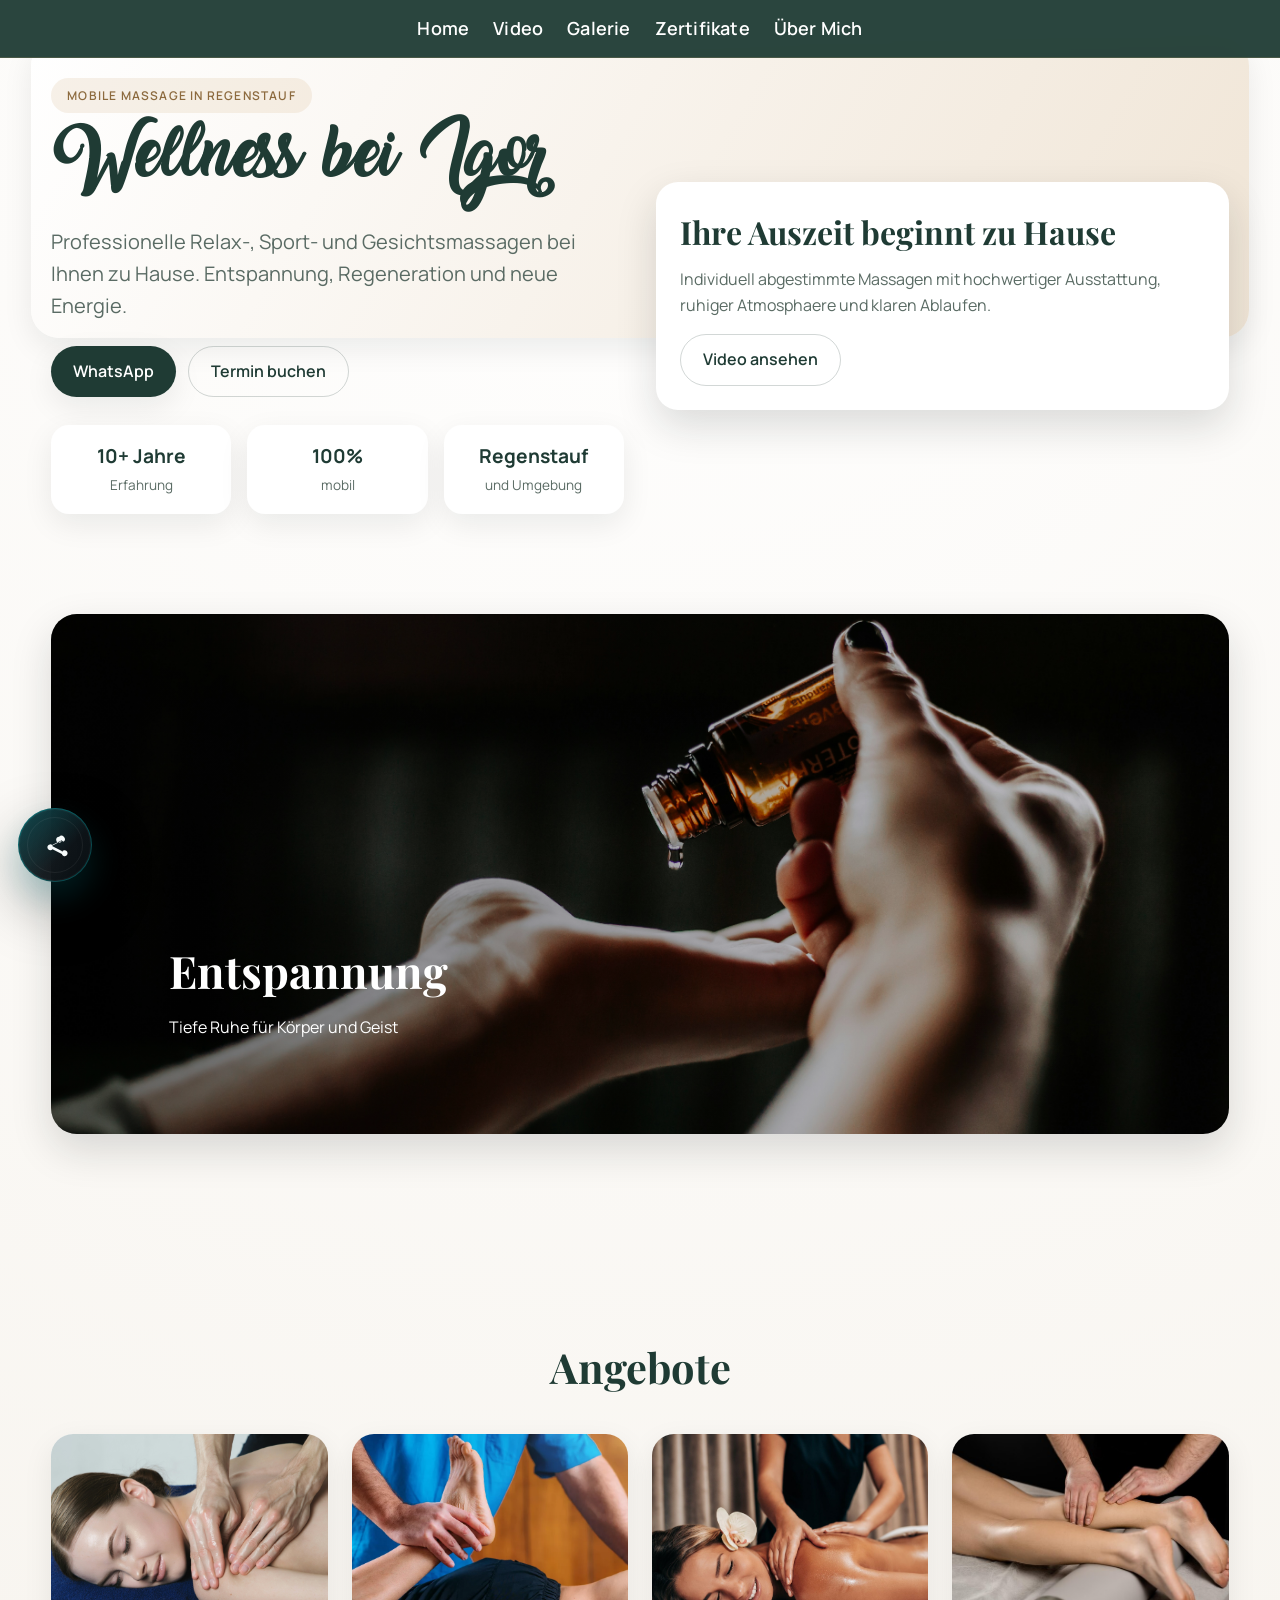
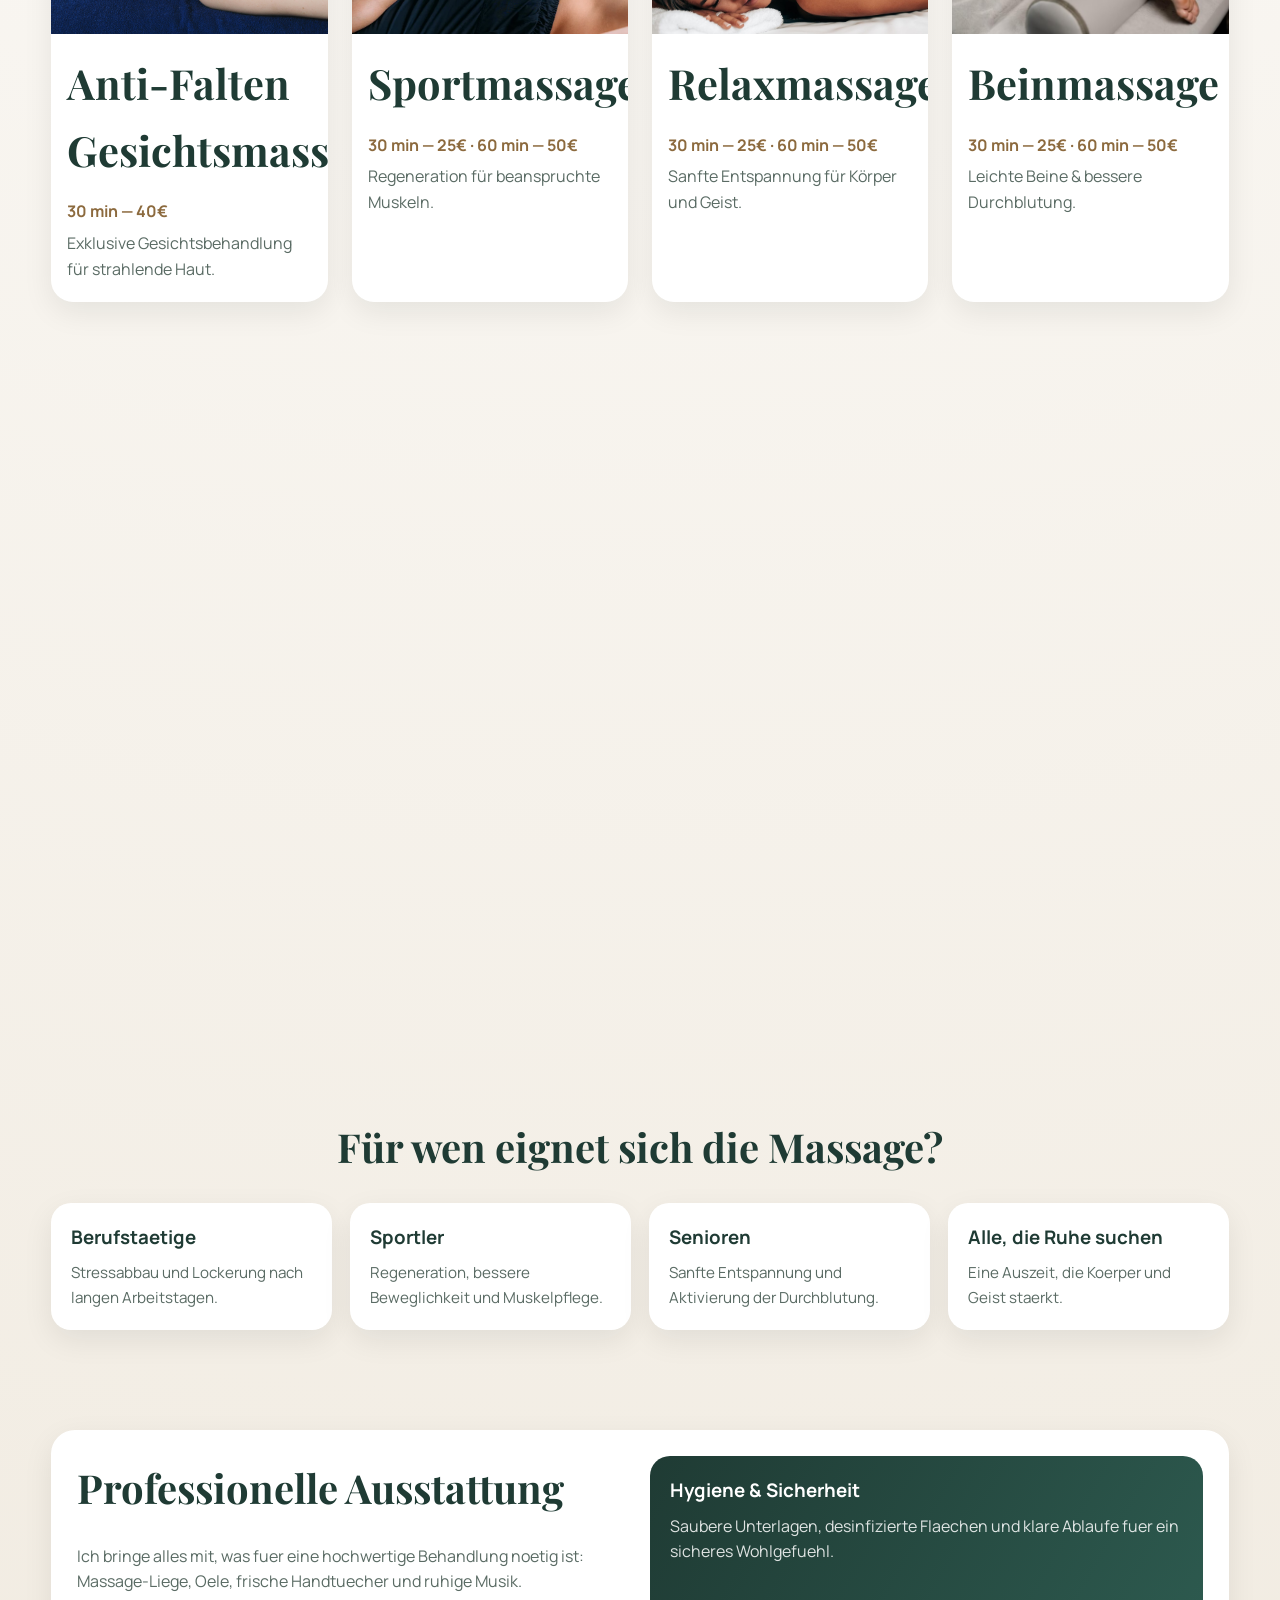
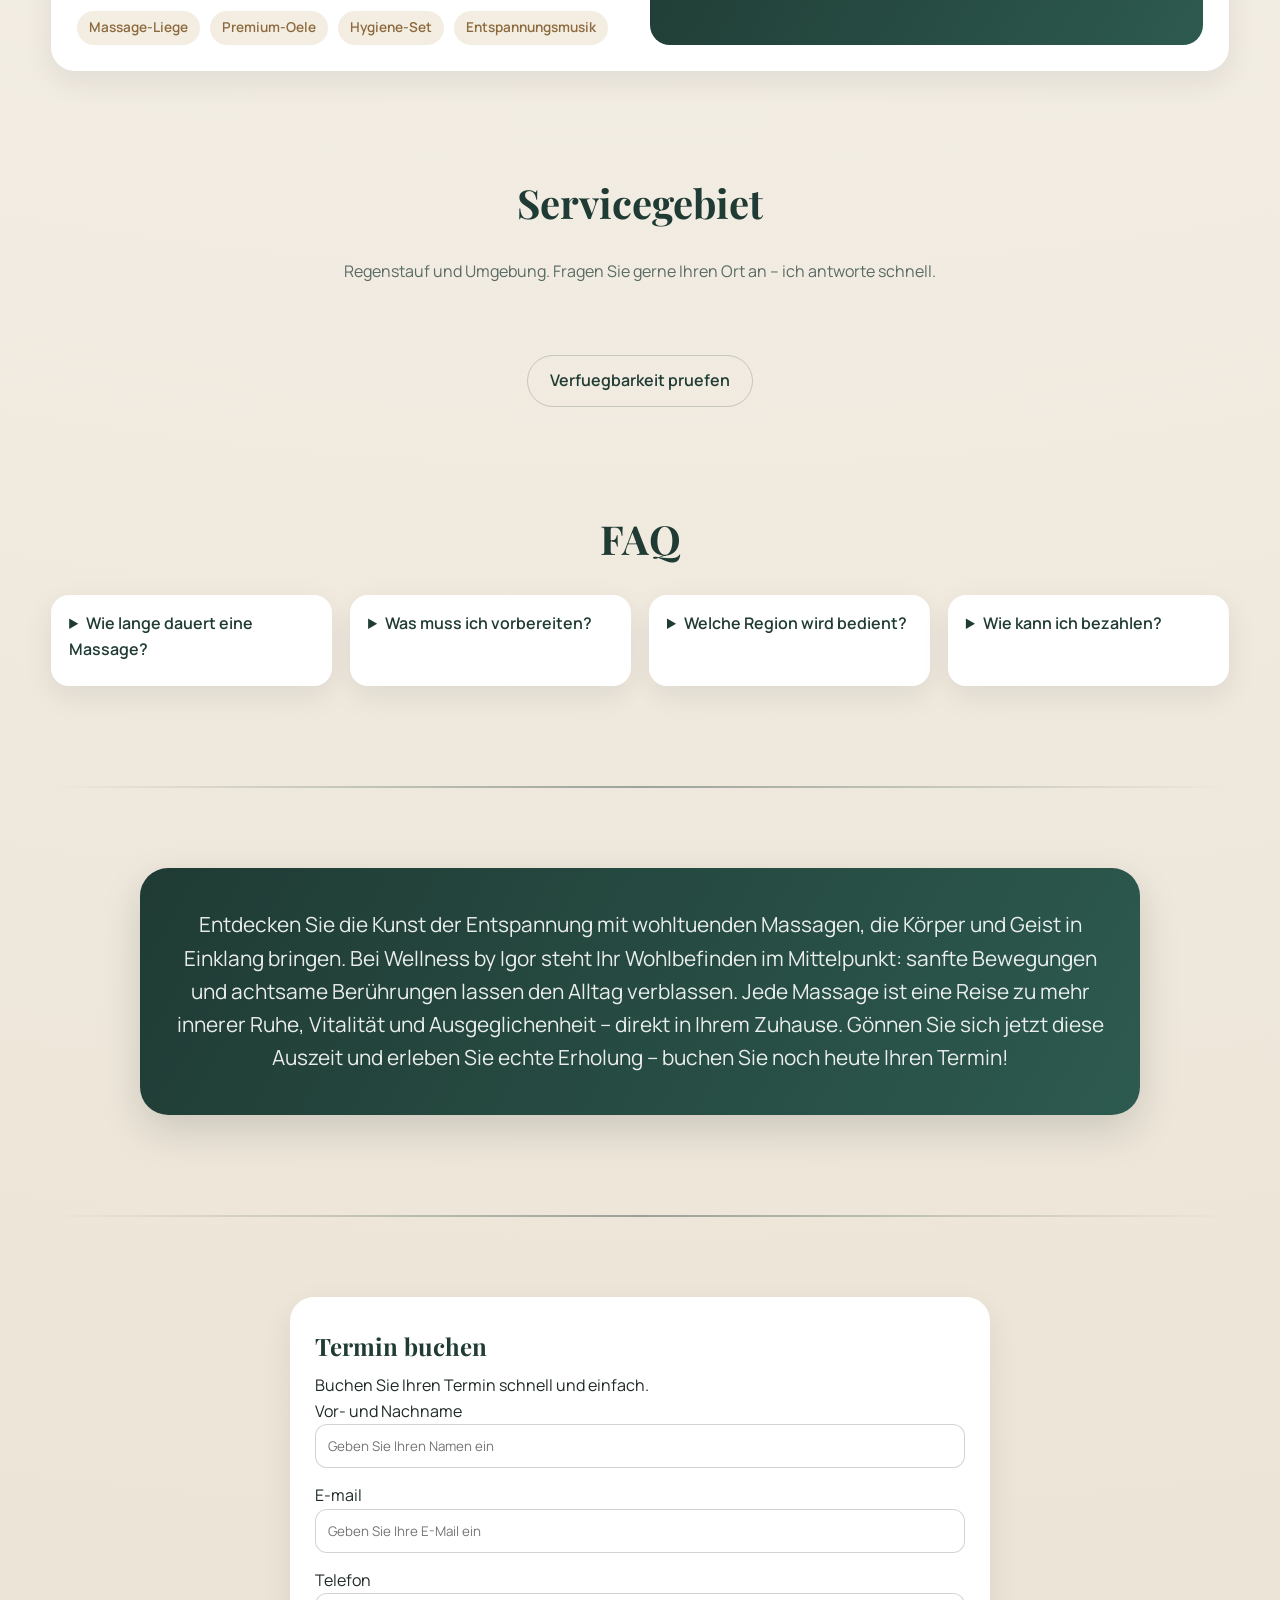
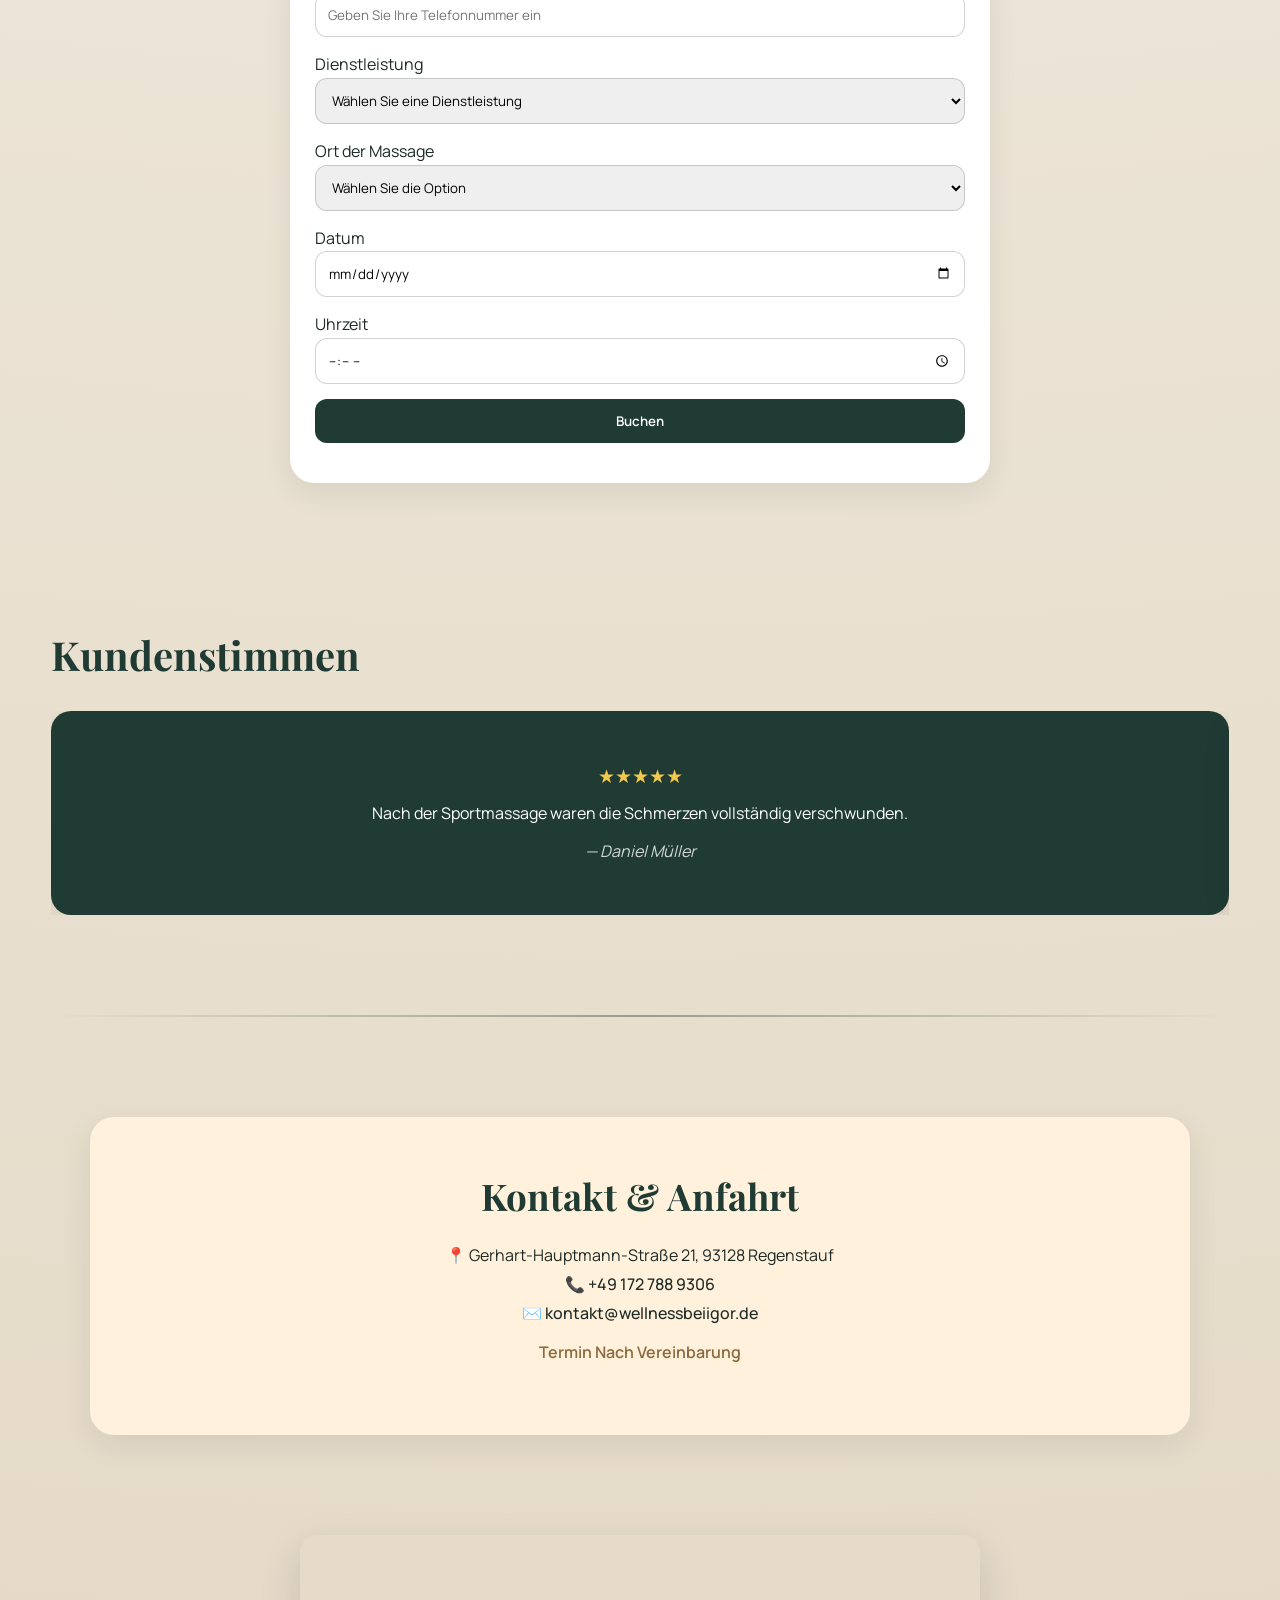
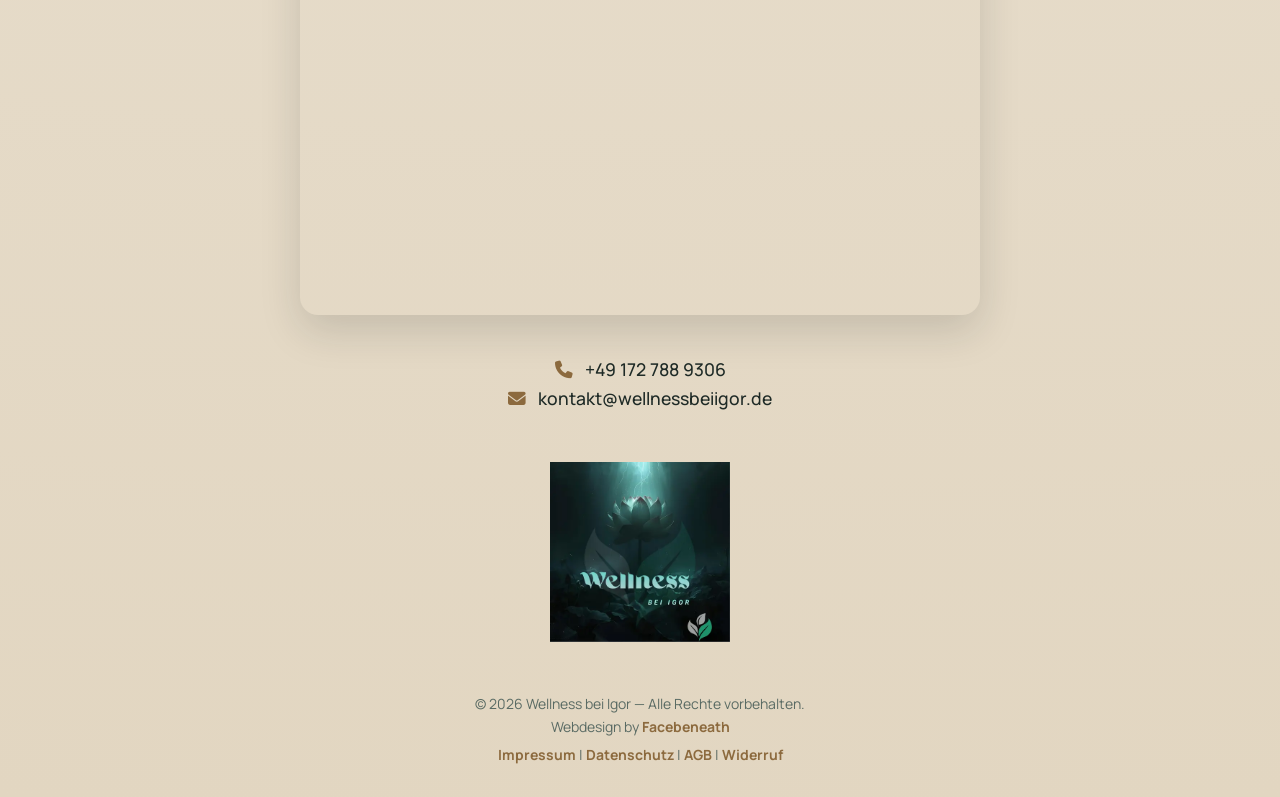
==== commit 221e2fad: "Ad hoc commit 2026-04-03 07:51:43" ====
--- a/index.html
+++ b/index.html
@@ -73,8 +73,10 @@
 
     <link rel="manifest" href="/site.webmanifest" />
 
-    <link rel="stylesheet" href="styles.css?v=1.37" />
-    <script src="script.js?v=1.37" defer></script>
+    <link rel="stylesheet" href="styles.css?v=1.38" />
+    <link rel="stylesheet" href="floating-share.css?v=1.1" />
+    <script src="script.js?v=1.38" defer></script>
+    <script src="floating-share.js?v=1.1" defer></script>
 
     <link
       rel="stylesheet"
@@ -623,27 +625,6 @@
       </iframe>
     </div>
 
-    <div class="social-buttons">
-      <a
-        href="https://www.instagram.com/wellnessbeiigor/"
-        target="_blank"
-        class="social-btn instagram"
-        ><i class="fab fa-instagram"></i
-      ></a>
-      <a
-        href="https://wa.me/+491727889306"
-        target="_blank"
-        class="social-btn whatsapp"
-        ><i class="fab fa-whatsapp"></i
-      ></a>
-      <a
-        href="https://www.facebook.com/profile.php?id=61577681453275"
-        target="_blank"
-        class="social-btn facebook"
-        ><i class="fab fa-facebook-f"></i
-      ></a>
-    </div>
-
     <div class="kontakt">
       <p>
         <i class="fa-solid fa-phone"></i>
--- a/styles.css
+++ b/styles.css
@@ -21,18 +21,6 @@
 
 @keyframes slideInUp {
   from {
-    opacity: 0;
-    transform: translateY(40px);
-  }
-  to {
-    opacity: 1;
-    transform: translateY(0);
-  }
-}
-
-@keyframes slideInLeft {
-  from {
-    opacity: 0;
     transform: translateX(-40px);
   }
   to {
@@ -93,6 +81,7 @@
   left: 0;
   background: rgba(31, 59, 52, 0.95);
   z-index: 1000;
+  -webkit-backdrop-filter: blur(12px);
   backdrop-filter: blur(12px);
   border-bottom: 1px solid rgba(198, 163, 107, 0.2);
 }
@@ -1382,6 +1371,7 @@
     width: 100%;
     background: rgba(31, 59, 52, 0.63);
     z-index: 1000;
+    -webkit-backdrop-filter: blur(12px);
     backdrop-filter: blur(12px);
     border-bottom: 1px solid rgba(198, 163, 107, 0.2);
   }
--- a/floating-share.css
+++ b/floating-share.css
@@ -0,0 +1,429 @@
+:root {
+  --share-fab-accent: #01b2b8;
+  --share-fab-accent-soft: rgba(1, 178, 184, 0.24);
+  --share-fab-surface: rgba(14, 20, 24, 0.9);
+  --share-fab-surface-strong: rgba(8, 13, 17, 0.96);
+  --share-fab-text: #f7fbfb;
+  --share-fab-border: rgba(255, 255, 255, 0.14);
+  --share-fab-shadow: 0 24px 60px rgba(4, 11, 15, 0.38);
+  --share-fab-blur: blur(18px);
+}
+
+.share-fab {
+  position: fixed;
+  inset: 0;
+  z-index: 1200;
+  pointer-events: none;
+}
+
+.share-fab__overlay {
+  position: fixed;
+  inset: 0;
+  background:
+    radial-gradient(
+      circle at 18% 82%,
+      rgba(1, 178, 184, 0.14),
+      transparent 28%
+    ),
+    rgba(8, 13, 17, 0.18);
+  -webkit-backdrop-filter: blur(0px);
+  backdrop-filter: blur(0px);
+  opacity: 0;
+  pointer-events: none;
+  transition:
+    opacity 0.32s ease,
+    backdrop-filter 0.32s ease,
+    -webkit-backdrop-filter 0.32s ease;
+}
+
+.share-fab__dock {
+  position: fixed;
+  left: max(18px, calc(env(safe-area-inset-left) + 18px));
+  bottom: max(18px, calc(env(safe-area-inset-bottom) + 18px));
+  width: 74px;
+  height: 74px;
+  pointer-events: auto;
+  opacity: 1;
+  transform: translateY(0) scale(1);
+  transition:
+    opacity 0.28s ease,
+    transform 0.34s cubic-bezier(0.22, 1, 0.36, 1);
+}
+
+.share-fab.is-hidden-by-scroll .share-fab__dock {
+  opacity: 0;
+  pointer-events: none;
+  transform: translateY(24px) scale(0.9);
+}
+
+.share-fab__toggle,
+.share-fab__action {
+  border: 0;
+  color: var(--share-fab-text);
+  display: inline-flex;
+  align-items: center;
+  justify-content: center;
+  text-decoration: none;
+  -webkit-backdrop-filter: var(--share-fab-blur);
+  backdrop-filter: var(--share-fab-blur);
+  will-change: transform, opacity, box-shadow;
+}
+
+.share-fab__toggle {
+  position: absolute;
+  left: 0;
+  bottom: 0;
+  width: 74px;
+  height: 74px;
+  border-radius: 50%;
+  background: linear-gradient(
+    145deg,
+    rgba(17, 24, 29, 0.98),
+    rgba(11, 17, 21, 0.92)
+  );
+  border: 1px solid rgba(1, 178, 184, 0.35);
+  box-shadow:
+    0 0 0 1px rgba(255, 255, 255, 0.04) inset,
+    0 16px 32px rgba(1, 178, 184, 0.16),
+    var(--share-fab-shadow);
+  cursor: pointer;
+  outline: none;
+  transition:
+    transform 0.28s cubic-bezier(0.22, 1, 0.36, 1),
+    box-shadow 0.28s ease,
+    border-color 0.28s ease,
+    background 0.28s ease;
+}
+
+.share-fab__toggle::before {
+  content: "";
+  position: absolute;
+  inset: -1px;
+  border-radius: inherit;
+  background: linear-gradient(135deg, rgba(1, 178, 184, 0.32), transparent 62%);
+  opacity: 0.95;
+  pointer-events: none;
+}
+
+.share-fab__toggle::after {
+  content: "";
+  position: absolute;
+  inset: 8px;
+  border-radius: inherit;
+  border: 1px solid rgba(255, 255, 255, 0.08);
+  opacity: 0.8;
+}
+
+.share-fab__toggle:hover,
+.share-fab__toggle:focus-visible {
+  transform: scale(1.05);
+  border-color: rgba(1, 178, 184, 0.7);
+  box-shadow:
+    0 0 0 1px rgba(255, 255, 255, 0.06) inset,
+    0 18px 38px rgba(1, 178, 184, 0.24),
+    0 0 28px rgba(1, 178, 184, 0.26);
+}
+
+.share-fab__toggle:focus-visible {
+  box-shadow:
+    0 0 0 3px rgba(1, 178, 184, 0.2),
+    0 18px 38px rgba(1, 178, 184, 0.28),
+    0 0 28px rgba(1, 178, 184, 0.26);
+}
+
+.share-fab__pulse-ring,
+.share-fab__pulse-ring::after {
+  content: "";
+  position: absolute;
+  inset: -8px;
+  border-radius: 50%;
+  border: 1px solid rgba(1, 178, 184, 0.34);
+  opacity: 0;
+}
+
+.share-fab__pulse-ring {
+  animation: share-fab-pulse 3.6s ease-out infinite;
+}
+
+.share-fab__pulse-ring::after {
+  inset: -14px;
+  animation: share-fab-pulse 3.6s 1.1s ease-out infinite;
+}
+
+.share-fab__tooltip {
+  position: absolute;
+  left: calc(100% + 14px);
+  top: 50%;
+  transform: translateY(-50%) translateX(-6px);
+  padding: 10px 14px;
+  border-radius: 999px;
+  font-size: 0.82rem;
+  font-weight: 700;
+  letter-spacing: 0.06em;
+  text-transform: uppercase;
+  color: var(--share-fab-text);
+  white-space: nowrap;
+  background: rgba(8, 13, 17, 0.78);
+  border: 1px solid rgba(255, 255, 255, 0.12);
+  box-shadow: 0 14px 30px rgba(4, 11, 15, 0.22);
+  opacity: 0;
+  pointer-events: none;
+  transition:
+    opacity 0.24s ease,
+    transform 0.24s ease;
+}
+
+.share-fab__tooltip::before {
+  content: "";
+  position: absolute;
+  left: -6px;
+  top: 50%;
+  width: 12px;
+  height: 12px;
+  background: rgba(8, 13, 17, 0.78);
+  border-left: 1px solid rgba(255, 255, 255, 0.12);
+  border-bottom: 1px solid rgba(255, 255, 255, 0.12);
+  transform: translateY(-50%) rotate(45deg);
+}
+
+.share-fab__toggle:hover .share-fab__tooltip,
+.share-fab__toggle:focus-visible .share-fab__tooltip {
+  opacity: 1;
+  transform: translateY(-50%) translateX(0);
+}
+
+.share-fab__icon {
+  position: absolute;
+  width: 28px;
+  height: 28px;
+  display: inline-flex;
+  align-items: center;
+  justify-content: center;
+  transition:
+    opacity 0.26s ease,
+    transform 0.34s cubic-bezier(0.22, 1, 0.36, 1);
+}
+
+.share-fab__icon svg,
+.share-fab__action svg {
+  width: 100%;
+  height: 100%;
+  display: block;
+}
+
+.share-fab__icon--close {
+  opacity: 0;
+  transform: scale(0.7) rotate(-28deg);
+}
+
+.share-fab__actions {
+  position: absolute;
+  inset: 0;
+}
+
+.share-fab__action {
+  position: absolute;
+  left: 9px;
+  bottom: 9px;
+  width: 56px;
+  height: 56px;
+  border-radius: 50%;
+  background: rgba(10, 16, 20, 0.82);
+  border: 1px solid rgba(255, 255, 255, 0.12);
+  box-shadow:
+    0 14px 30px rgba(4, 11, 15, 0.22),
+    0 0 0 1px rgba(255, 255, 255, 0.03) inset;
+  opacity: 0;
+  pointer-events: none;
+  transform: translate3d(0, 0, 0) scale(0.32) rotate(-22deg);
+  transform-origin: center;
+  transition:
+    transform 0.46s cubic-bezier(0.22, 1, 0.36, 1),
+    opacity 0.28s ease,
+    box-shadow 0.24s ease,
+    border-color 0.24s ease,
+    background 0.24s ease;
+}
+
+.share-fab__action::before {
+  content: "";
+  position: absolute;
+  inset: 1px;
+  border-radius: inherit;
+  background: linear-gradient(
+    145deg,
+    rgba(255, 255, 255, 0.12),
+    transparent 62%
+  );
+  opacity: 0.55;
+}
+
+.share-fab__action:hover,
+.share-fab__action:focus-visible {
+  transform: translate3d(calc(var(--x) * 1px), calc(var(--y) * 1px), 0)
+    scale(1.08) rotate(0deg);
+  border-color: rgba(1, 178, 184, 0.58);
+  box-shadow:
+    0 16px 34px rgba(4, 11, 15, 0.3),
+    0 0 22px rgba(1, 178, 184, 0.22);
+}
+
+.share-fab__action:focus-visible {
+  outline: none;
+}
+
+.share-fab__action--whatsapp {
+  color: #52d67a;
+  --x: 83;
+  --y: -78;
+  --index: 1;
+}
+
+.share-fab__action--facebook {
+  color: #68a5ff;
+  --x: 112;
+  --y: -24;
+  --index: 2;
+}
+
+.share-fab__action--instagram {
+  color: #ff77b4;
+  --x: 30;
+  --y: -112;
+  --index: 0;
+}
+
+.share-fab.is-opening .share-fab__overlay,
+.share-fab.is-open .share-fab__overlay {
+  opacity: 1;
+  pointer-events: auto;
+  -webkit-backdrop-filter: blur(12px);
+  backdrop-filter: blur(12px);
+}
+
+.share-fab.is-opening .share-fab__action,
+.share-fab.is-open .share-fab__action {
+  opacity: 1;
+  pointer-events: auto;
+  transform: translate3d(calc(var(--x) * 1px), calc(var(--y) * 1px), 0) scale(1)
+    rotate(0deg);
+  transition-delay: calc(var(--index) * 55ms);
+}
+
+.share-fab.is-closing .share-fab__action {
+  transition-delay: calc((2 - var(--index)) * 40ms);
+}
+
+.share-fab.is-opening .share-fab__toggle,
+.share-fab.is-open .share-fab__toggle {
+  transform: scale(1.02) rotate(45deg);
+  border-color: rgba(1, 178, 184, 0.78);
+  box-shadow:
+    0 0 0 1px rgba(255, 255, 255, 0.06) inset,
+    0 18px 40px rgba(1, 178, 184, 0.28),
+    0 0 34px rgba(1, 178, 184, 0.22);
+}
+
+.share-fab.is-opening .share-fab__icon--share,
+.share-fab.is-open .share-fab__icon--share {
+  opacity: 0;
+  transform: scale(0.72) rotate(24deg);
+}
+
+.share-fab.is-opening .share-fab__icon--close,
+.share-fab.is-open .share-fab__icon--close {
+  opacity: 1;
+  transform: scale(1) rotate(0deg);
+}
+
+.share-fab.is-opening .share-fab__pulse-ring,
+.share-fab.is-open .share-fab__pulse-ring,
+.share-fab__toggle:hover .share-fab__pulse-ring,
+.share-fab__toggle:focus-visible .share-fab__pulse-ring {
+  animation-play-state: paused;
+  opacity: 0;
+}
+
+body.menu-open .share-fab {
+  visibility: hidden;
+}
+
+@keyframes share-fab-pulse {
+  0% {
+    opacity: 0;
+    transform: scale(0.92);
+  }
+  18% {
+    opacity: 0.36;
+  }
+  70% {
+    opacity: 0;
+  }
+  100% {
+    opacity: 0;
+    transform: scale(1.18);
+  }
+}
+
+@media (max-width: 767px) {
+  .share-fab__dock {
+    width: 82px;
+    height: 82px;
+    left: max(14px, calc(env(safe-area-inset-left) + 14px));
+    bottom: max(14px, calc(env(safe-area-inset-bottom) + 14px));
+  }
+
+  .share-fab__toggle {
+    width: 82px;
+    height: 82px;
+  }
+
+  .share-fab__action {
+    left: 10px;
+    bottom: 10px;
+    width: 62px;
+    height: 62px;
+  }
+
+  .share-fab__icon {
+    width: 30px;
+    height: 30px;
+  }
+
+  .share-fab__action--instagram {
+    --x: 34;
+    --y: -124;
+  }
+
+  .share-fab__action--whatsapp {
+    --x: 92;
+    --y: -88;
+  }
+
+  .share-fab__action--facebook {
+    --x: 126;
+    --y: -28;
+  }
+}
+
+@media (max-width: 560px) {
+  .share-fab__tooltip {
+    display: none;
+  }
+}
+
+@media (prefers-reduced-motion: reduce) {
+  .share-fab__overlay,
+  .share-fab__toggle,
+  .share-fab__icon,
+  .share-fab__action,
+  .share-fab__tooltip {
+    transition-duration: 0.01ms !important;
+    transition-delay: 0ms !important;
+  }
+
+  .share-fab__pulse-ring,
+  .share-fab__pulse-ring::after {
+    animation: none;
+  }
+}
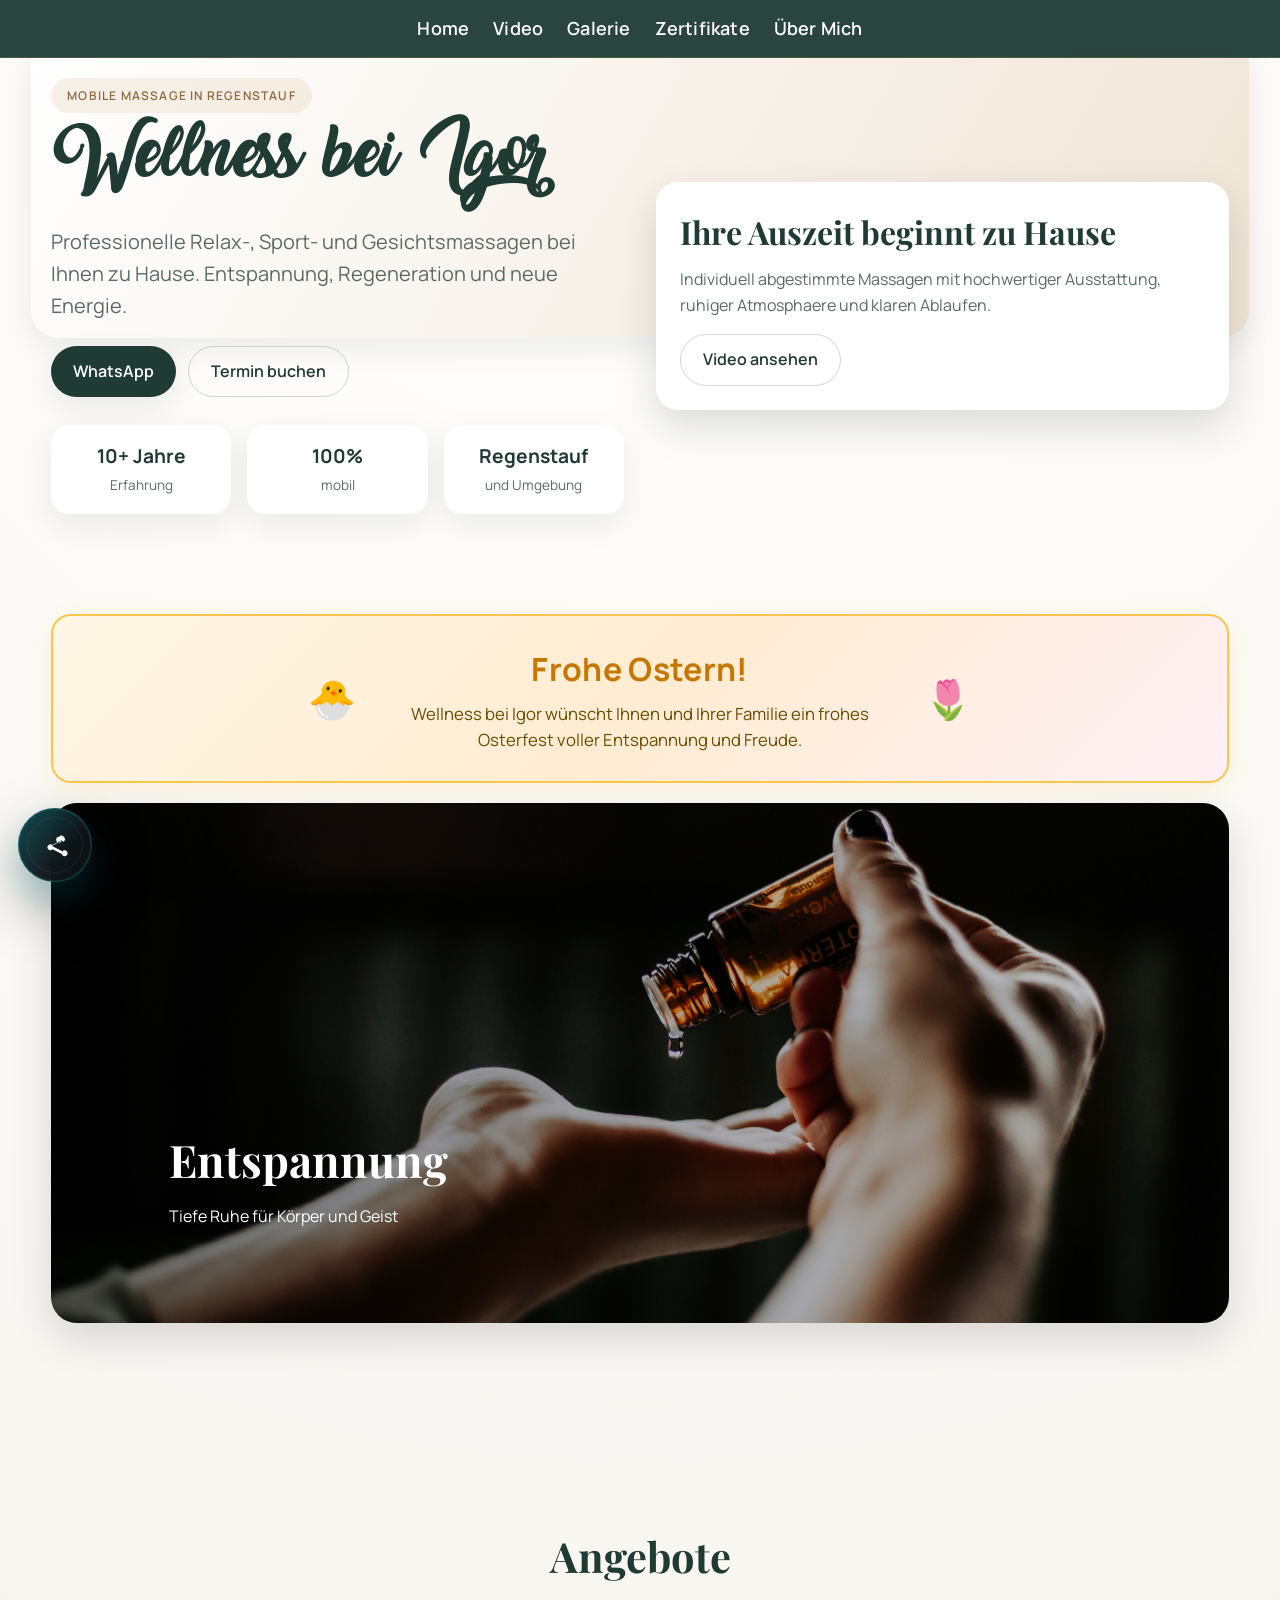
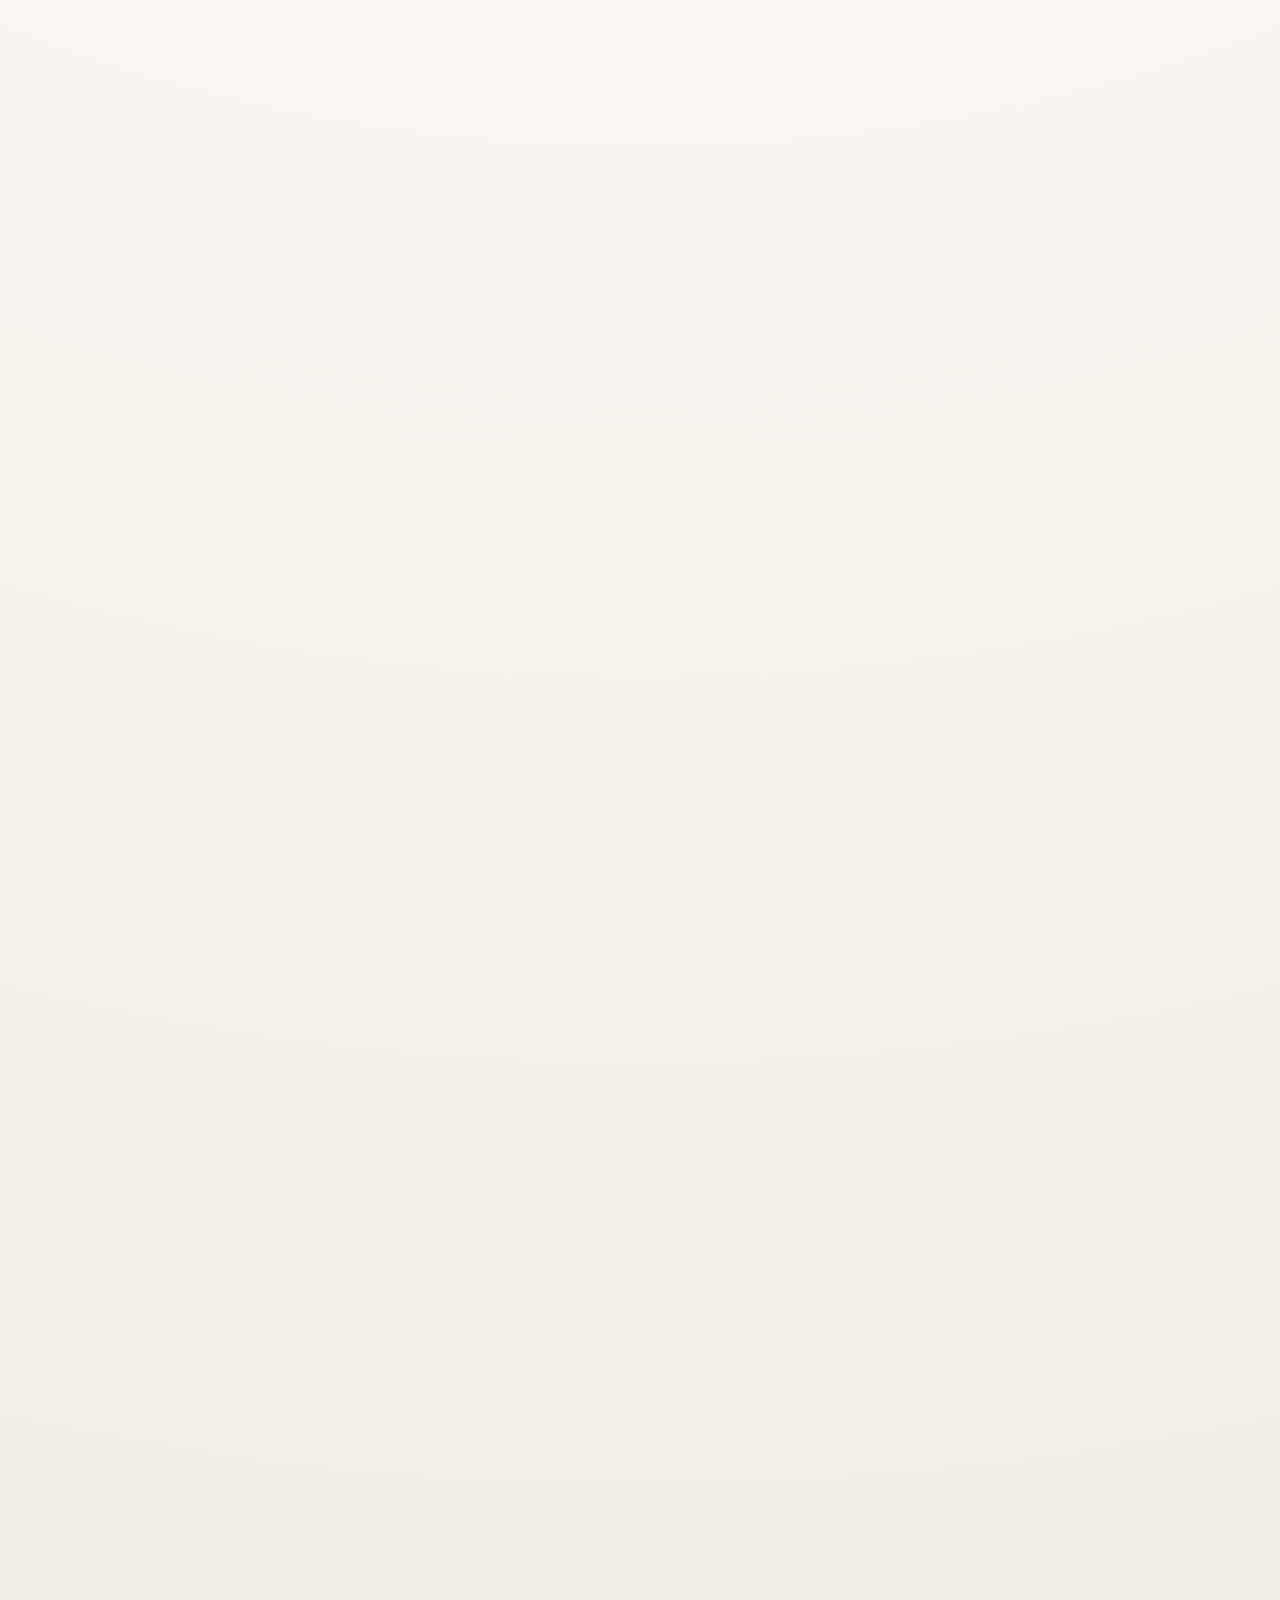
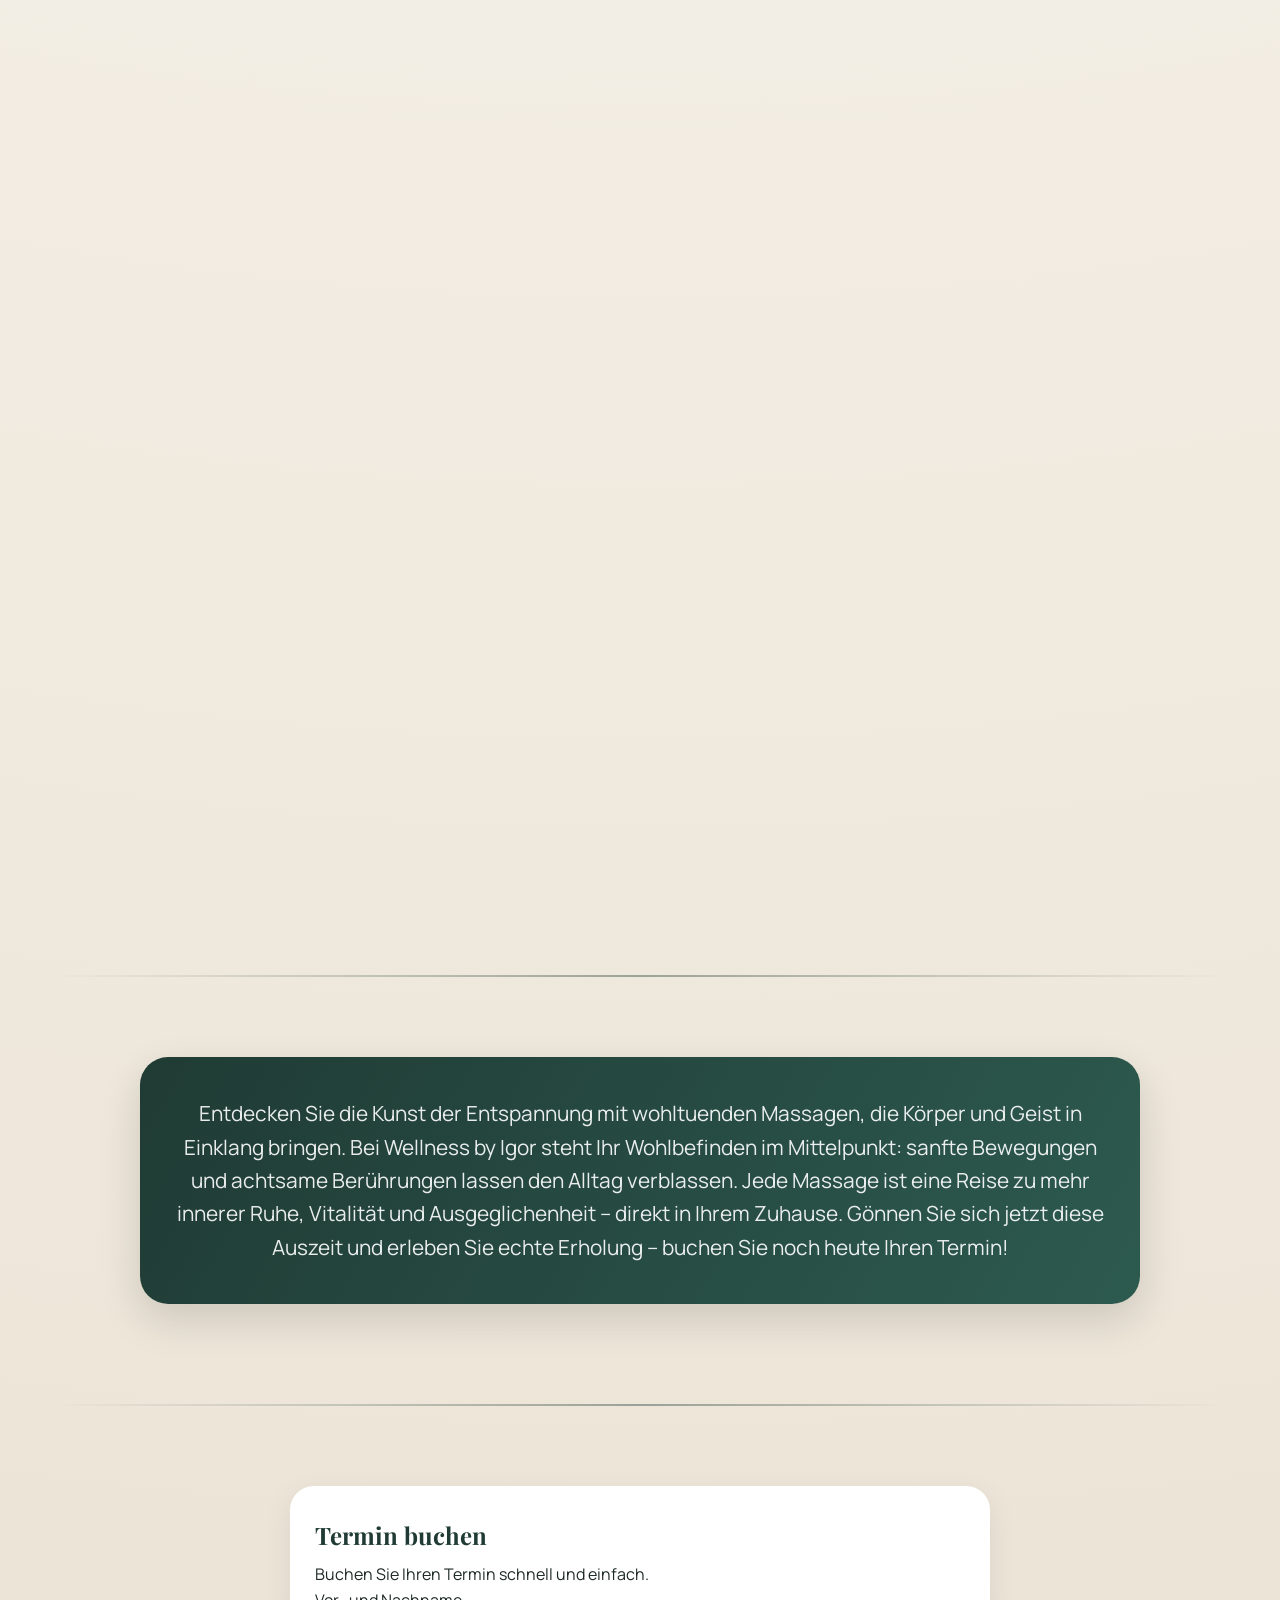
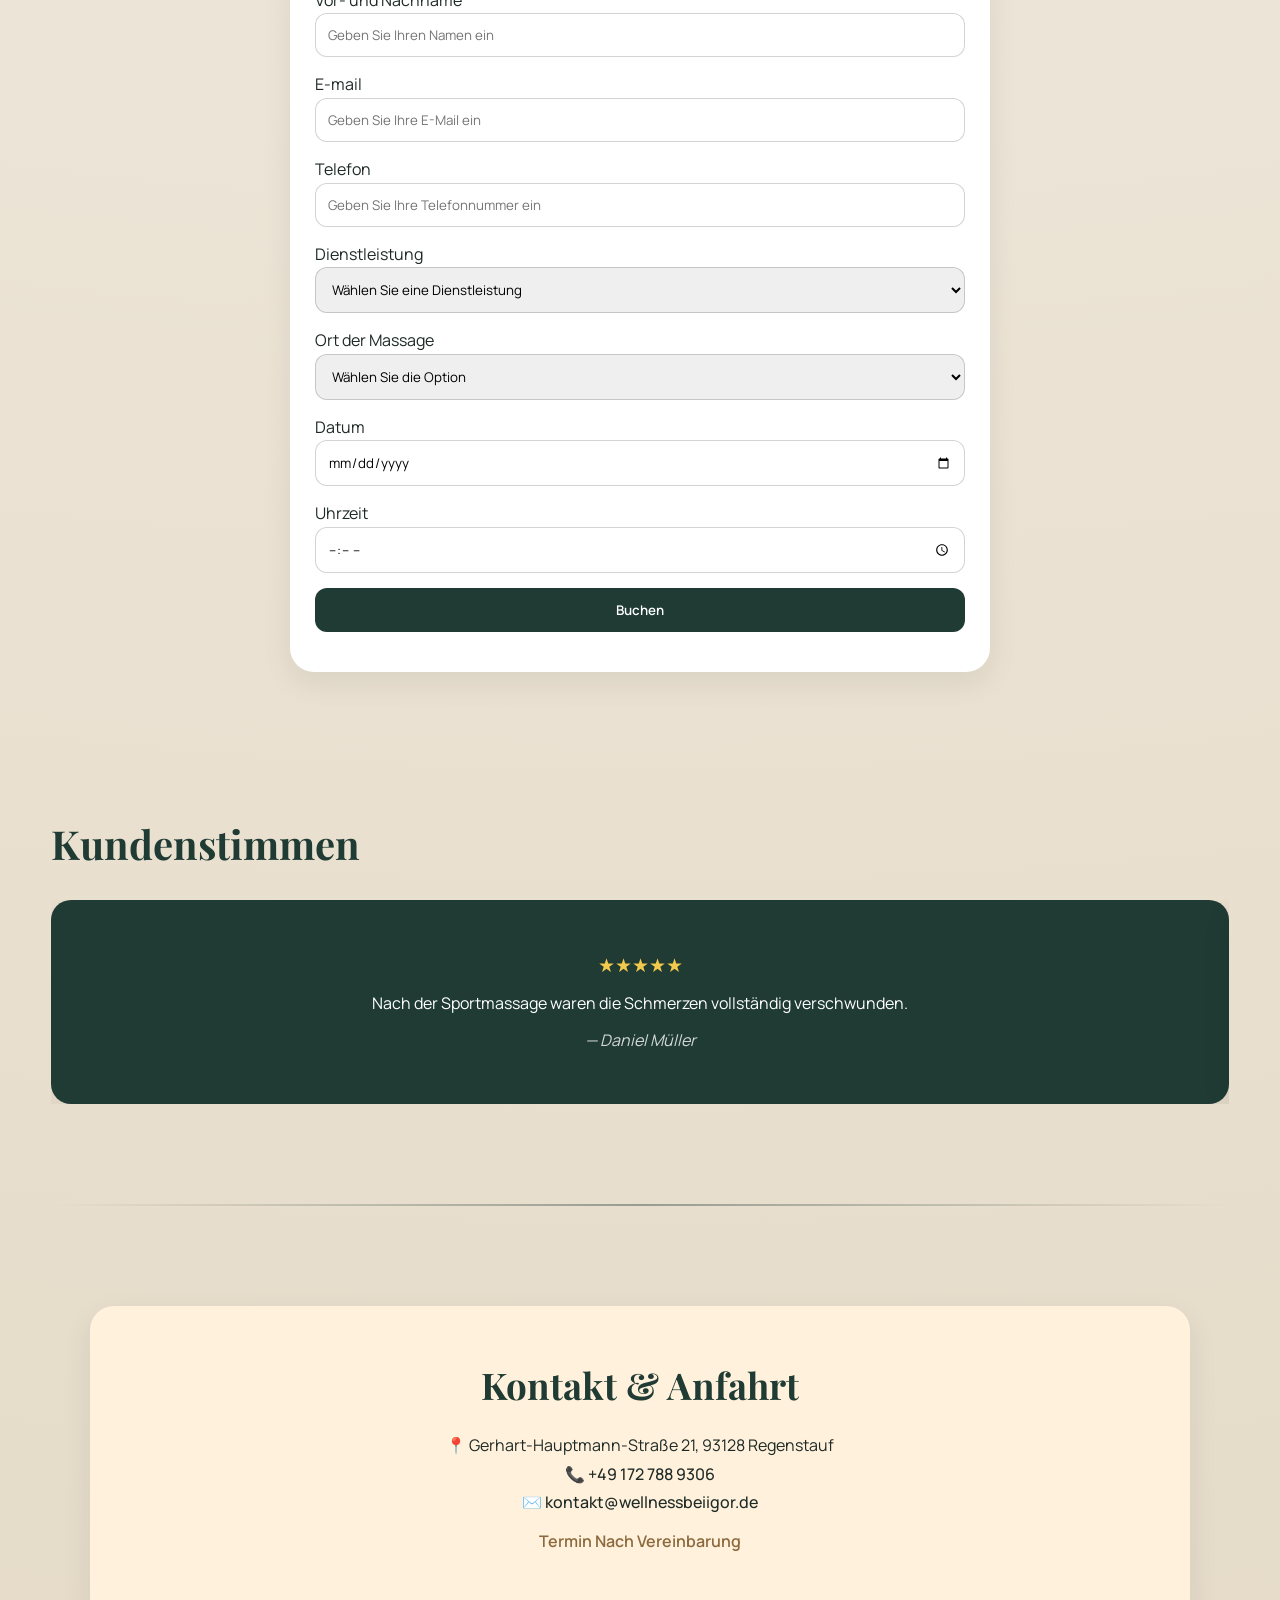
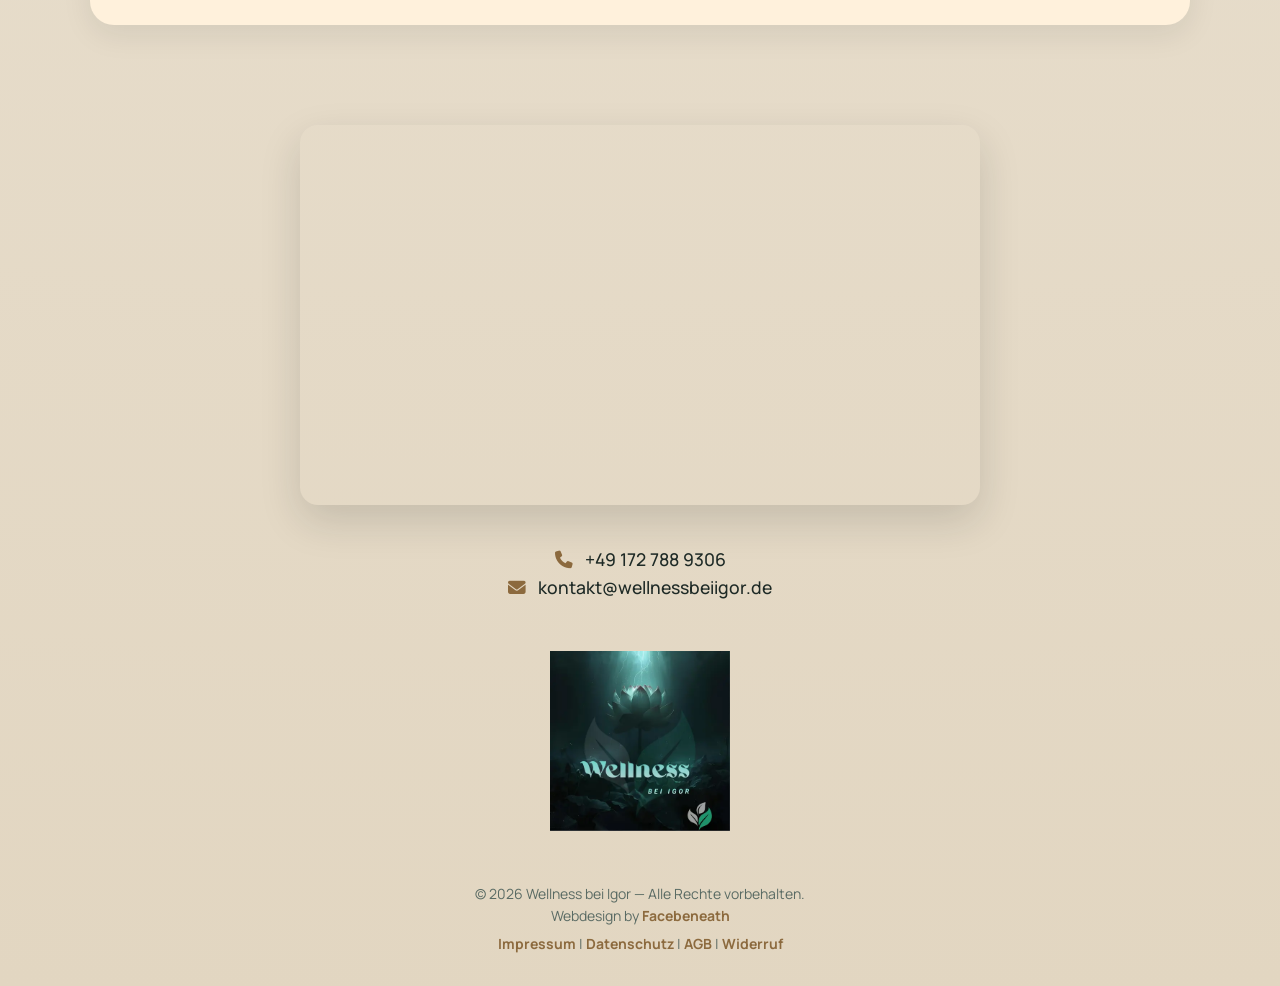
==== commit 9c0552b9: "Ad hoc commit 2026-04-06 19:26:30" ====
--- a/index.html
+++ b/index.html
@@ -73,10 +73,10 @@
 
     <link rel="manifest" href="/site.webmanifest" />
 
-    <link rel="stylesheet" href="styles.css?v=1.38" />
-    <link rel="stylesheet" href="floating-share.css?v=1.1" />
-    <script src="script.js?v=1.38" defer></script>
-    <script src="floating-share.js?v=1.1" defer></script>
+    <link rel="stylesheet" href="styles.css?v=1.39" />
+    <link rel="stylesheet" href="floating-share.css?v=1.2" />
+    <script src="script.js?v=1.39" defer></script>
+    <script src="floating-share.js?v=1.2" defer></script>
 
     <link
       rel="stylesheet"
@@ -235,6 +235,20 @@
       </div>
     </header>
 
+    <section class="easter-banner scroll-reveal">
+      <div class="easter-inner">
+        <span class="easter-egg">🐣</span>
+        <div class="easter-text">
+          <p class="easter-greeting">Frohe Ostern!</p>
+          <p class="easter-sub">
+            Wellness bei Igor wünscht Ihnen und Ihrer Familie ein frohes
+            Osterfest voller Entspannung und Freude.
+          </p>
+        </div>
+        <span class="easter-egg">🌷</span>
+      </div>
+    </section>
+
     <section class="hero-slider scroll-reveal">
       <div
         class="slide active"
--- a/styles.css
+++ b/styles.css
@@ -404,6 +404,53 @@
   color: var(--text-soft);
   margin-bottom: 16px;
 }
+
+.easter-banner {
+  width: min(1200px, 92%);
+  margin: 32px auto 0;
+  border-radius: 20px;
+  background: linear-gradient(135deg, #fff7e6 0%, #ffecd2 50%, #fff0f6 100%);
+  border: 2px solid #f9c74f;
+  box-shadow: 0 4px 24px rgba(249, 199, 79, 0.18);
+  padding: 28px 32px;
+}
+
+.easter-inner {
+  display: flex;
+  align-items: center;
+  justify-content: center;
+  gap: 24px;
+  flex-wrap: wrap;
+  text-align: center;
+}
+
+.easter-egg {
+  font-size: 2.4rem;
+  flex-shrink: 0;
+}
+
+.easter-text {
+  display: flex;
+  flex-direction: column;
+  gap: 6px;
+}
+
+.easter-greeting {
+  font-size: clamp(1.4rem, 3vw, 2rem);
+  font-weight: 700;
+  color: #c77700;
+  margin: 0;
+  letter-spacing: 0.01em;
+}
+
+.easter-sub {
+  font-size: clamp(0.9rem, 2vw, 1.05rem);
+  color: #6b4c00;
+  margin: 0;
+  max-width: 520px;
+  line-height: 1.55;
+}
+/* ─────────────────────────────────────────────── */
 
 .hero-slider {
   position: relative;
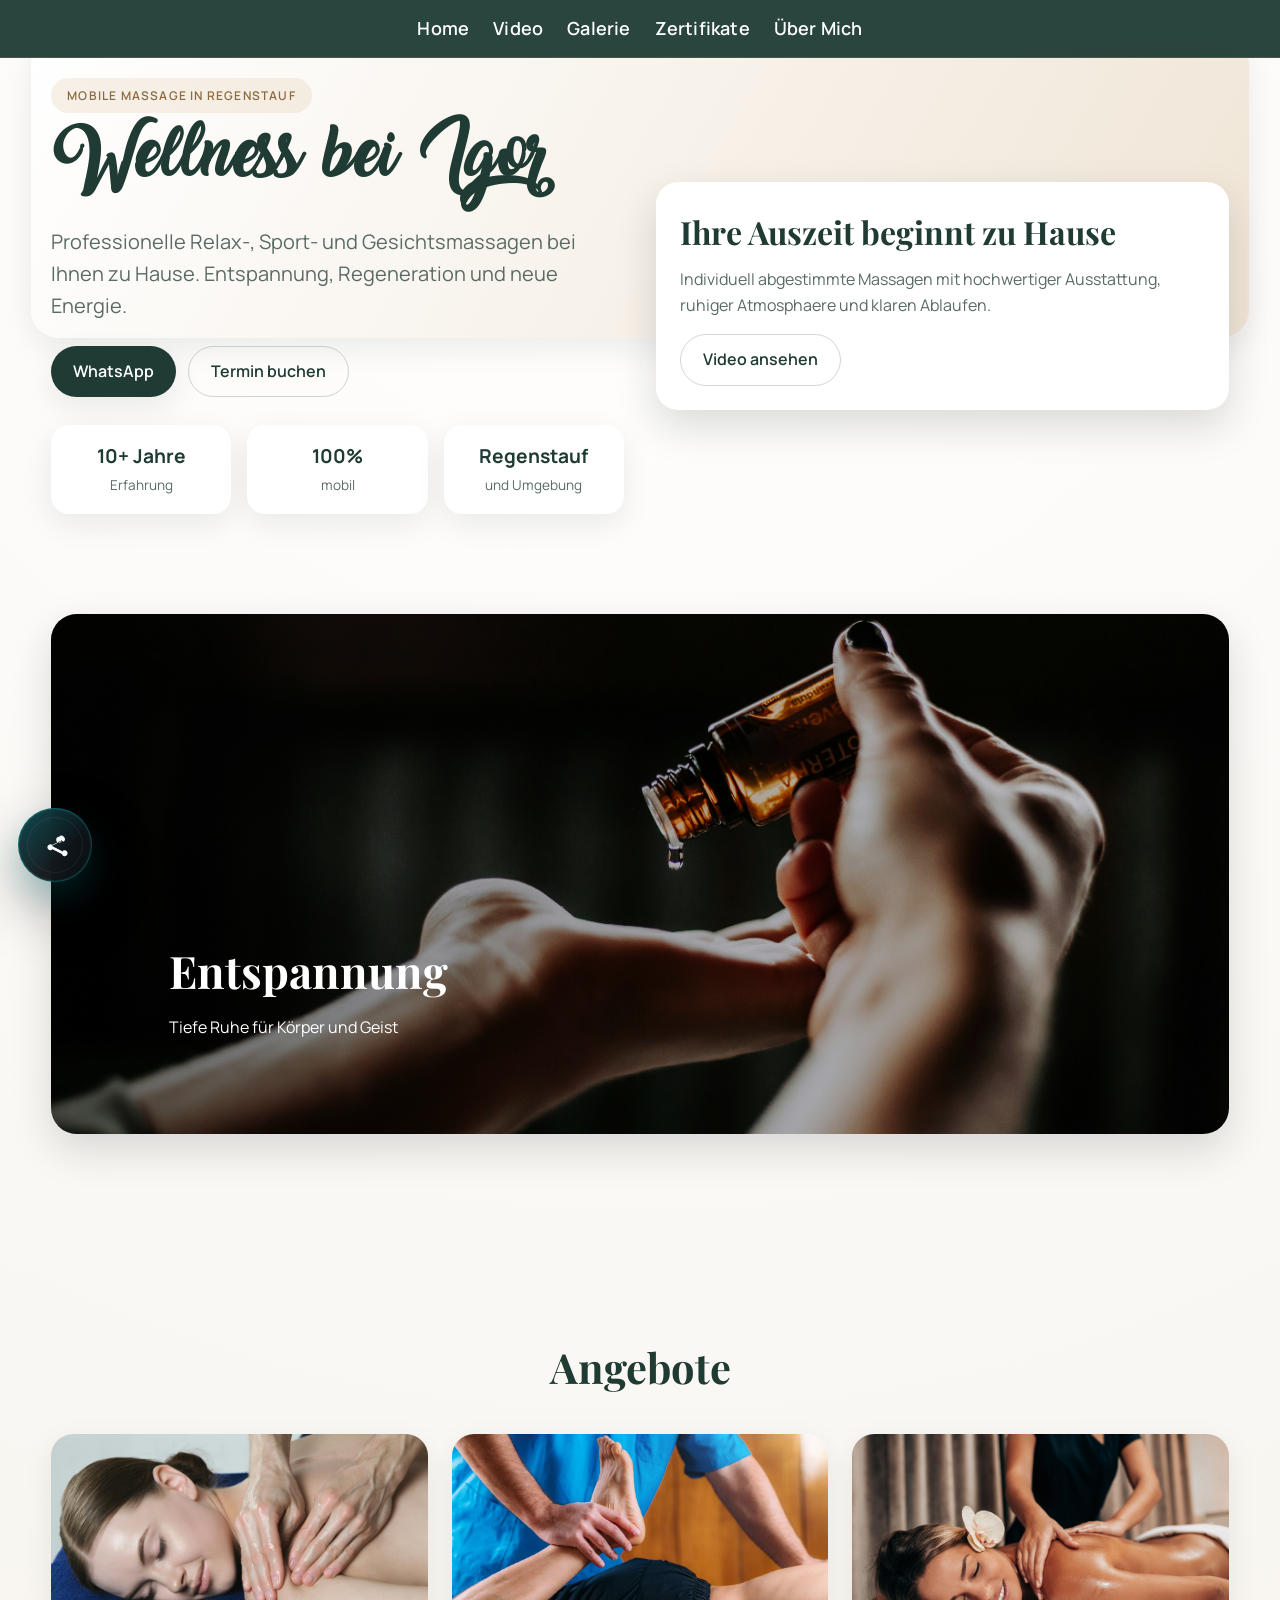
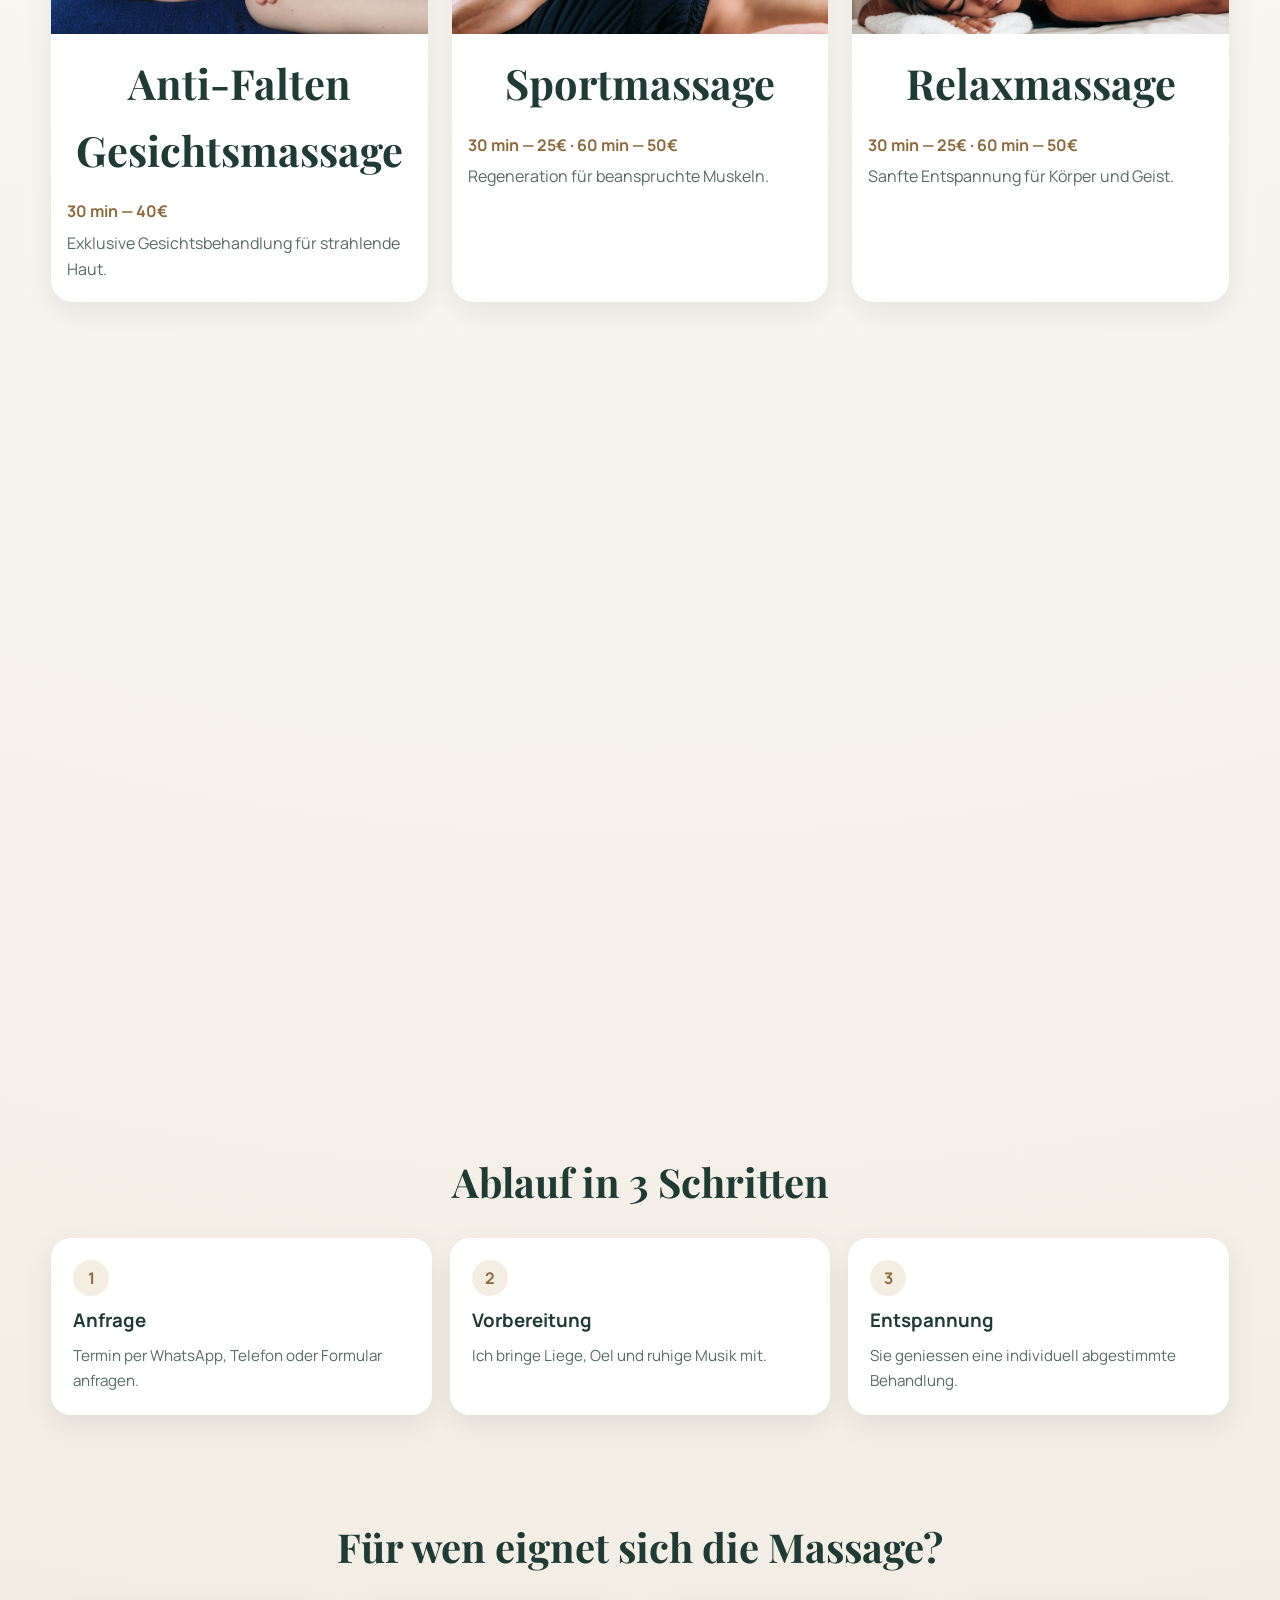
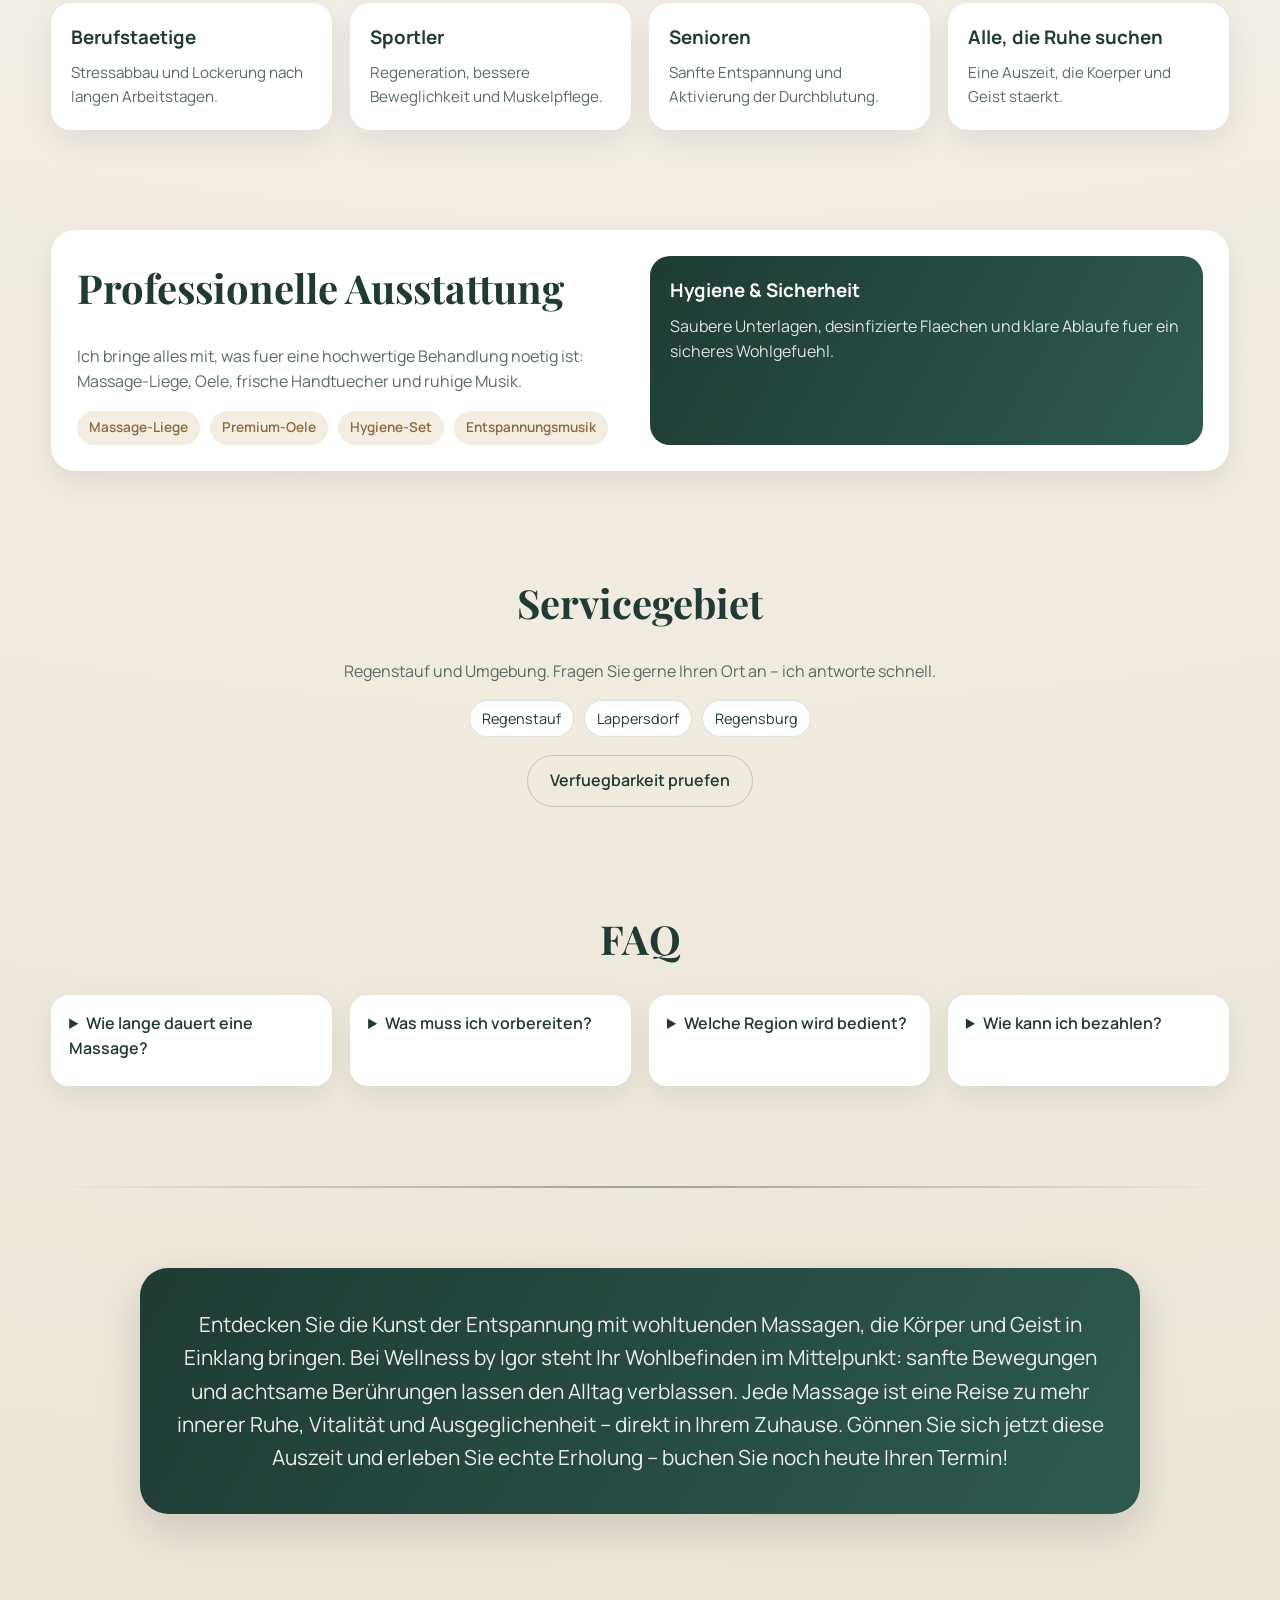
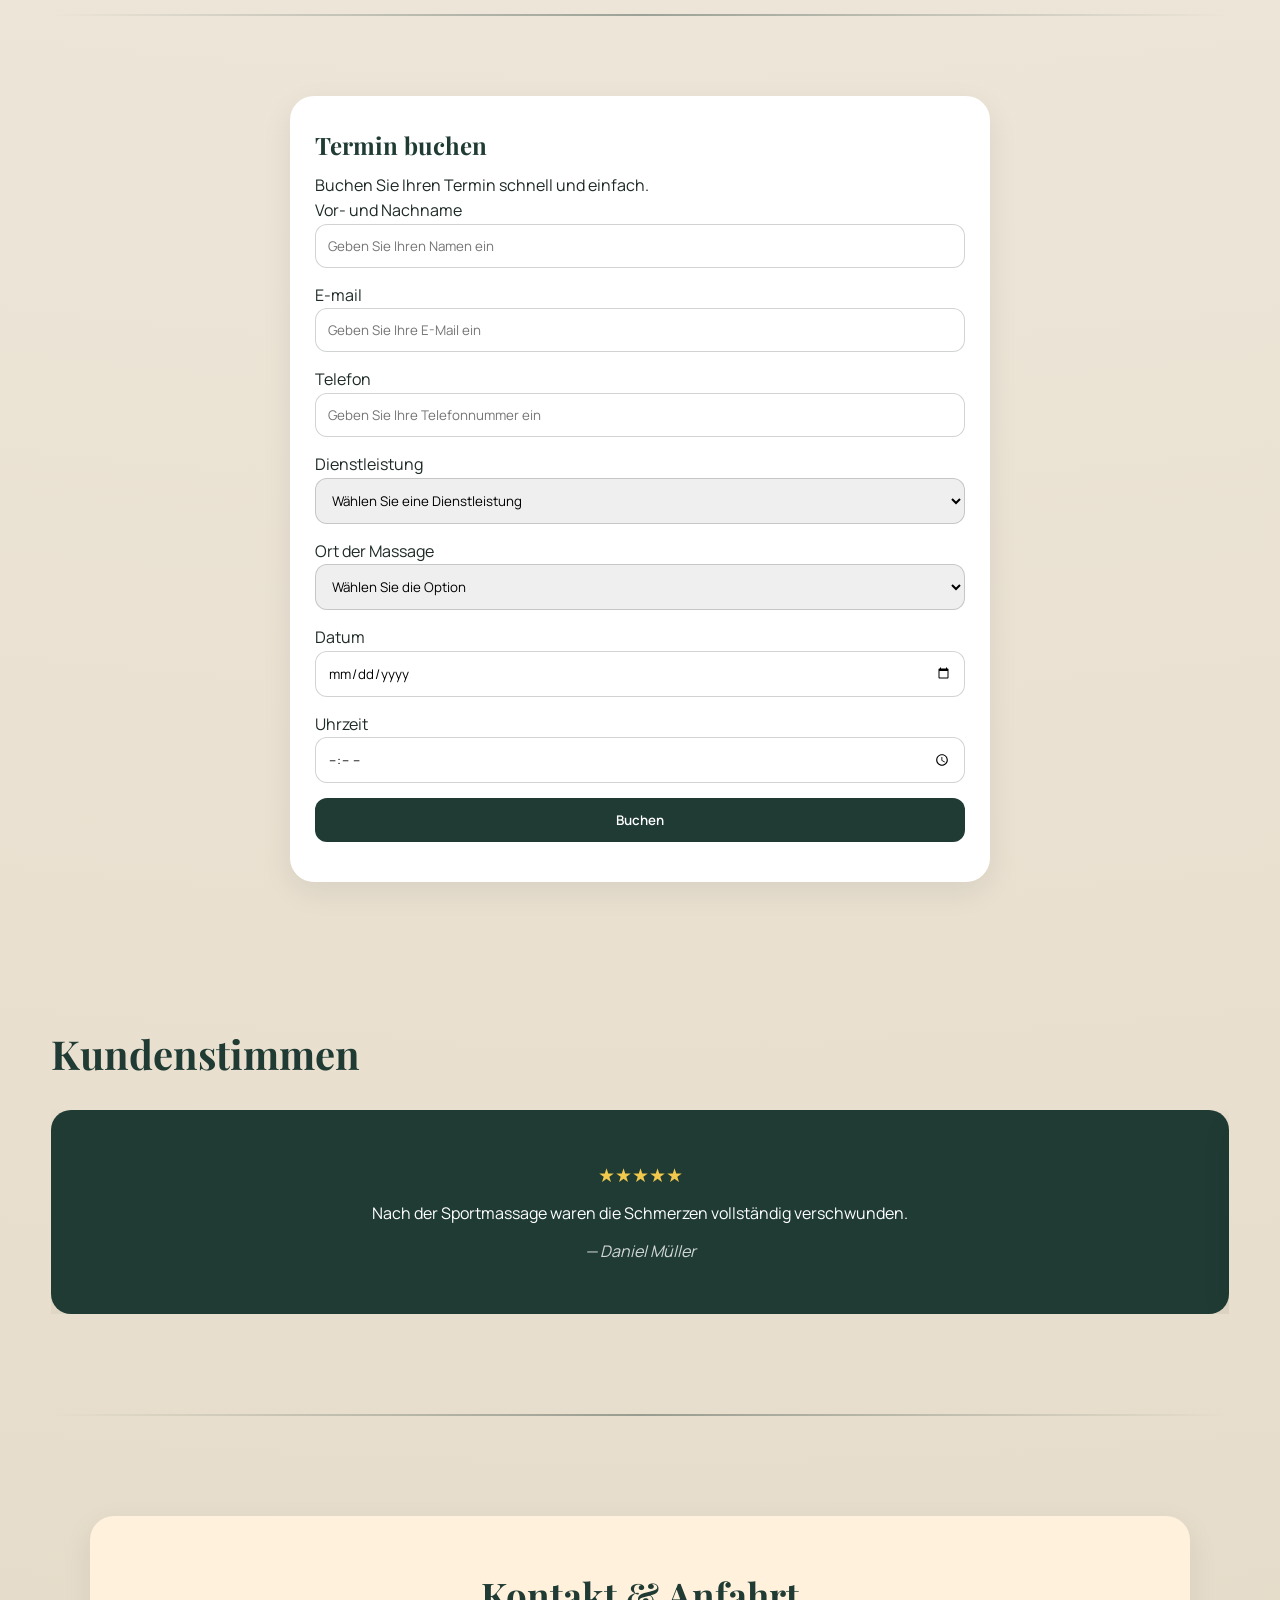
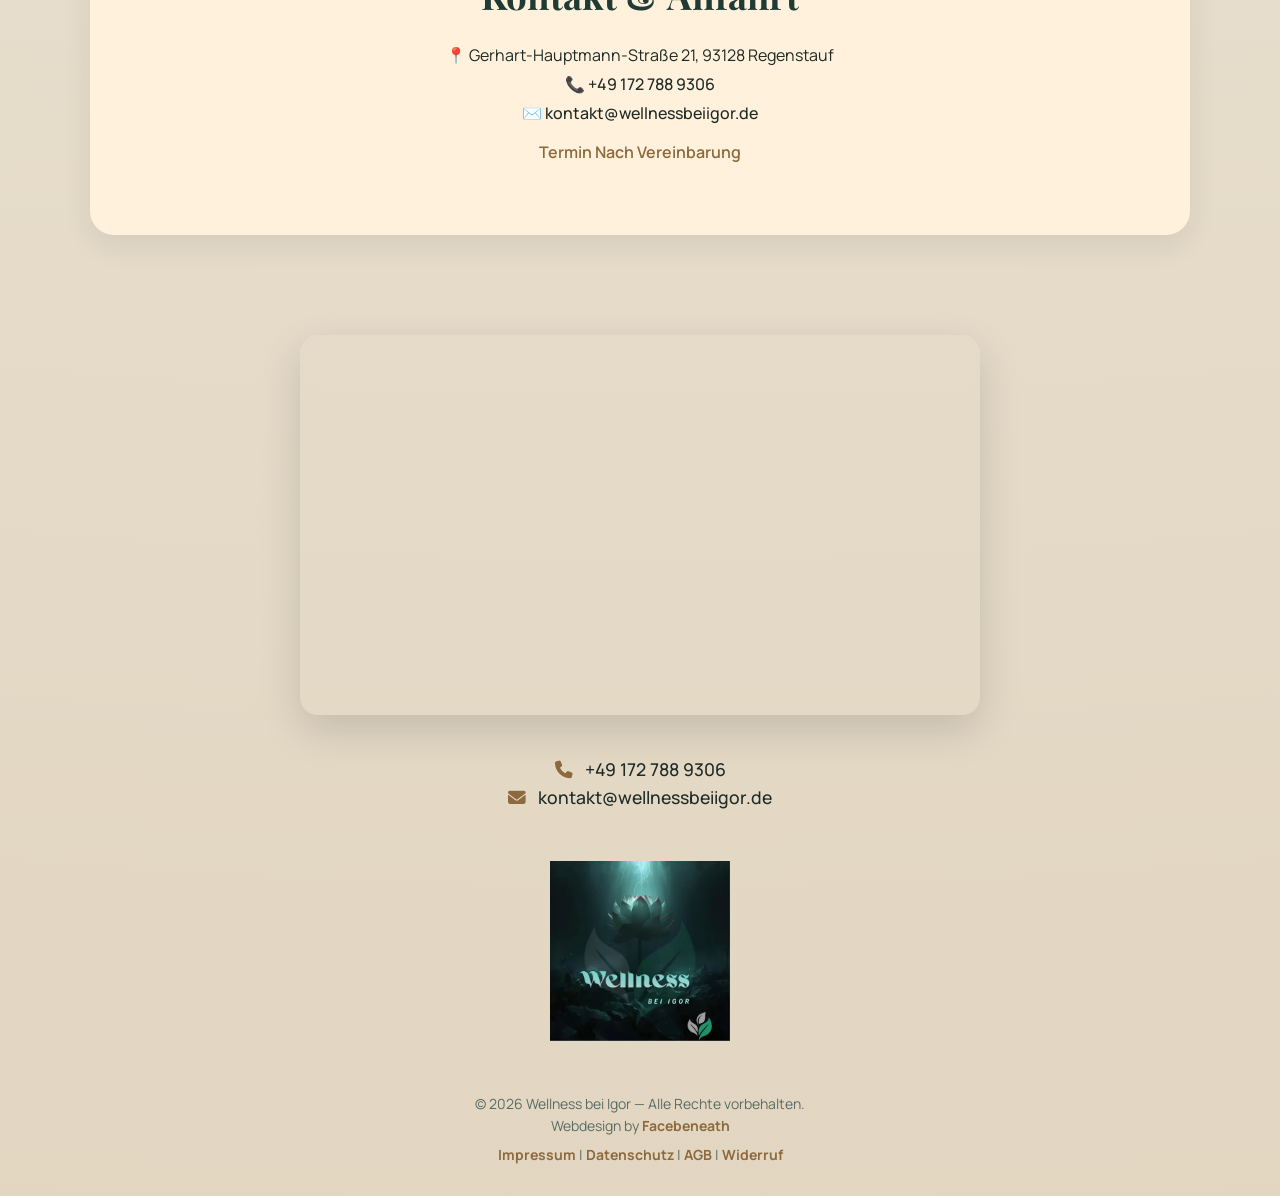
==== commit 75a77984: "Ad hoc commit 2026-04-06 22:52:13" ====
--- a/index.html
+++ b/index.html
@@ -73,10 +73,10 @@
 
     <link rel="manifest" href="/site.webmanifest" />
 
-    <link rel="stylesheet" href="styles.css?v=1.39" />
-    <link rel="stylesheet" href="floating-share.css?v=1.2" />
-    <script src="script.js?v=1.39" defer></script>
-    <script src="floating-share.js?v=1.2" defer></script>
+    <link rel="stylesheet" href="styles.css?v=1.40" />
+    <link rel="stylesheet" href="floating-share.css?v=1.3" />
+    <script src="script.js?v=1.40" defer></script>
+    <script src="floating-share.js?v=1.3" defer></script>
 
     <link
       rel="stylesheet"
@@ -235,20 +235,6 @@
       </div>
     </header>
 
-    <section class="easter-banner scroll-reveal">
-      <div class="easter-inner">
-        <span class="easter-egg">🐣</span>
-        <div class="easter-text">
-          <p class="easter-greeting">Frohe Ostern!</p>
-          <p class="easter-sub">
-            Wellness bei Igor wünscht Ihnen und Ihrer Familie ein frohes
-            Osterfest voller Entspannung und Freude.
-          </p>
-        </div>
-        <span class="easter-egg">🌷</span>
-      </div>
-    </section>
-
     <section class="hero-slider scroll-reveal">
       <div
         class="slide active"
--- a/styles.css
+++ b/styles.css
@@ -405,53 +405,6 @@
   margin-bottom: 16px;
 }
 
-.easter-banner {
-  width: min(1200px, 92%);
-  margin: 32px auto 0;
-  border-radius: 20px;
-  background: linear-gradient(135deg, #fff7e6 0%, #ffecd2 50%, #fff0f6 100%);
-  border: 2px solid #f9c74f;
-  box-shadow: 0 4px 24px rgba(249, 199, 79, 0.18);
-  padding: 28px 32px;
-}
-
-.easter-inner {
-  display: flex;
-  align-items: center;
-  justify-content: center;
-  gap: 24px;
-  flex-wrap: wrap;
-  text-align: center;
-}
-
-.easter-egg {
-  font-size: 2.4rem;
-  flex-shrink: 0;
-}
-
-.easter-text {
-  display: flex;
-  flex-direction: column;
-  gap: 6px;
-}
-
-.easter-greeting {
-  font-size: clamp(1.4rem, 3vw, 2rem);
-  font-weight: 700;
-  color: #c77700;
-  margin: 0;
-  letter-spacing: 0.01em;
-}
-
-.easter-sub {
-  font-size: clamp(0.9rem, 2vw, 1.05rem);
-  color: #6b4c00;
-  margin: 0;
-  max-width: 520px;
-  line-height: 1.55;
-}
-/* ─────────────────────────────────────────────── */
-
 .hero-slider {
   position: relative;
   height: clamp(320px, 60vh, 520px);
@@ -510,7 +463,7 @@
   padding: 100px 0 100px;
   text-align: center;
   display: grid;
-  grid-template-columns: repeat(auto-fit, minmax(250px, 1fr));
+  grid-template-columns: repeat(auto-fit, minmax(300px, 1fr));
   gap: 24px;
 }
 
@@ -548,6 +501,7 @@
   padding: 16px 16px 6px;
   font-size: 1.1rem;
   color: var(--bg-deep);
+  text-align: center;
 }
 
 .card .price {
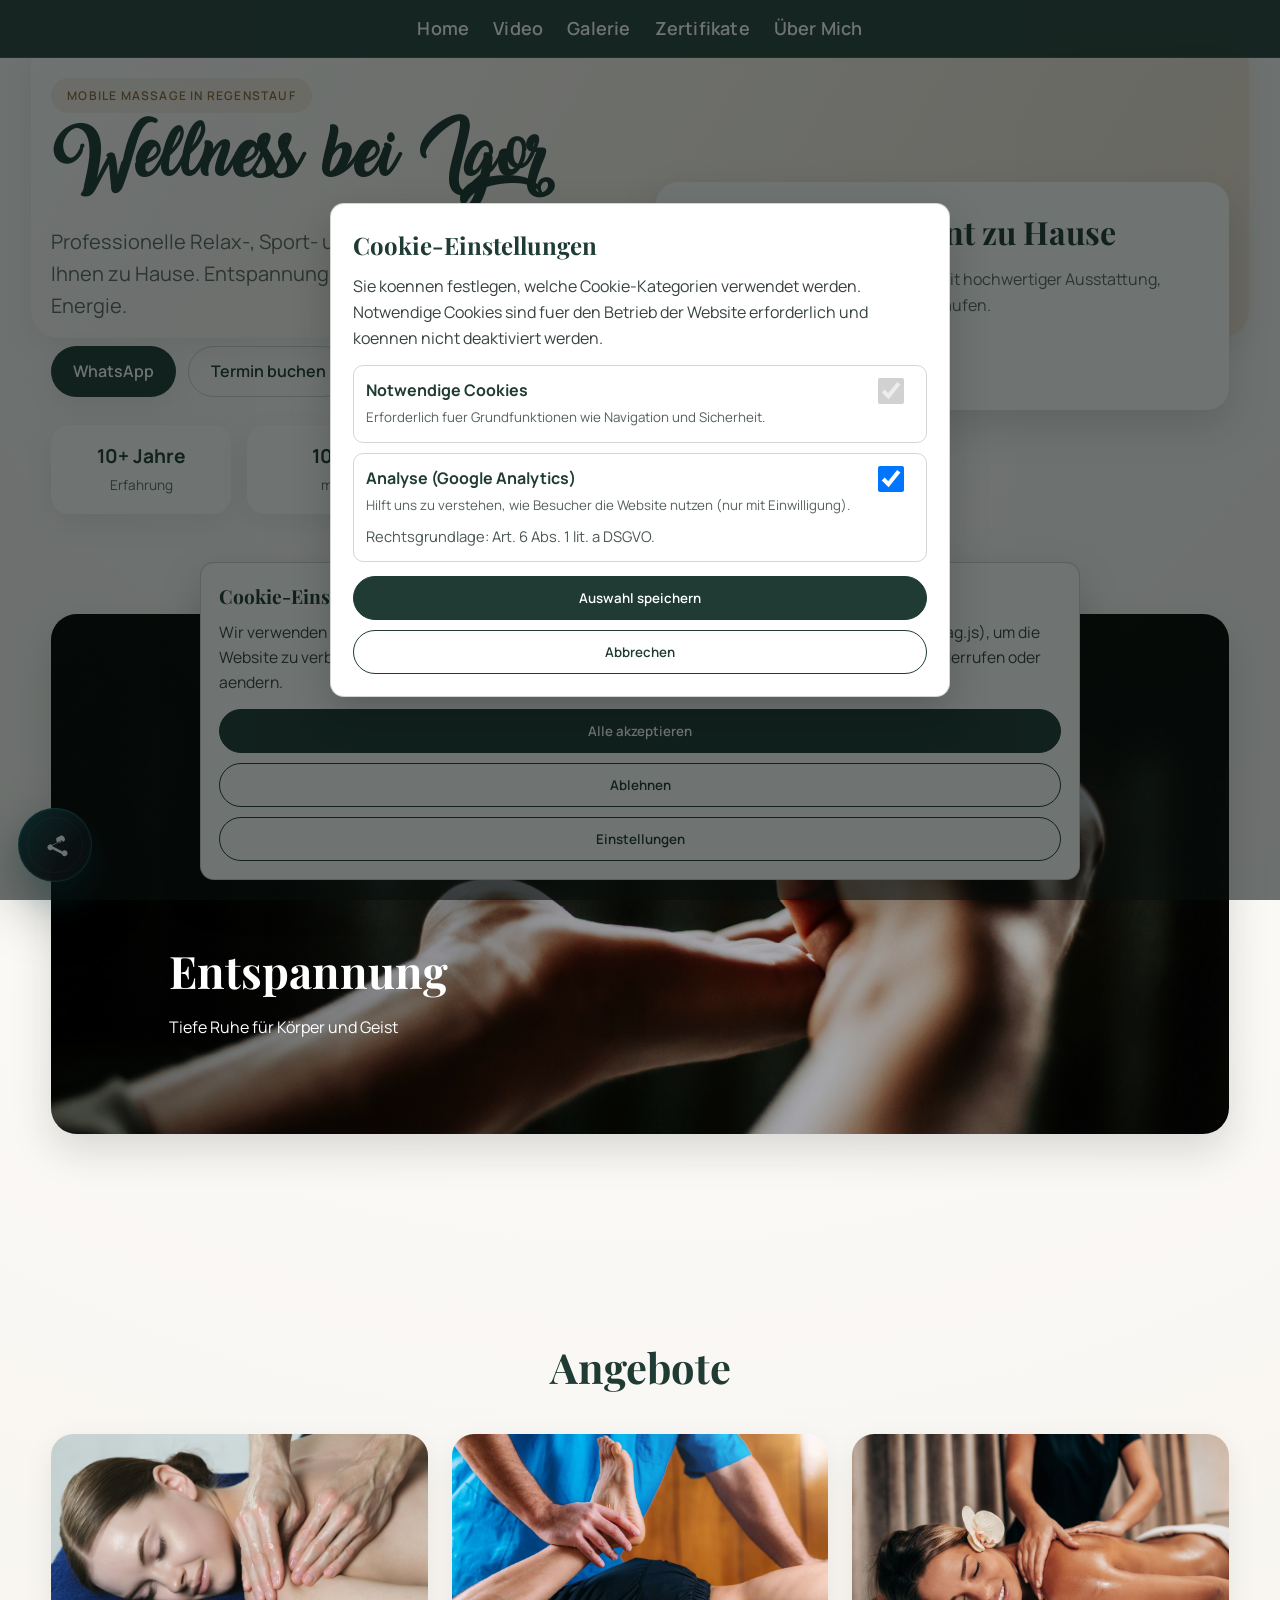
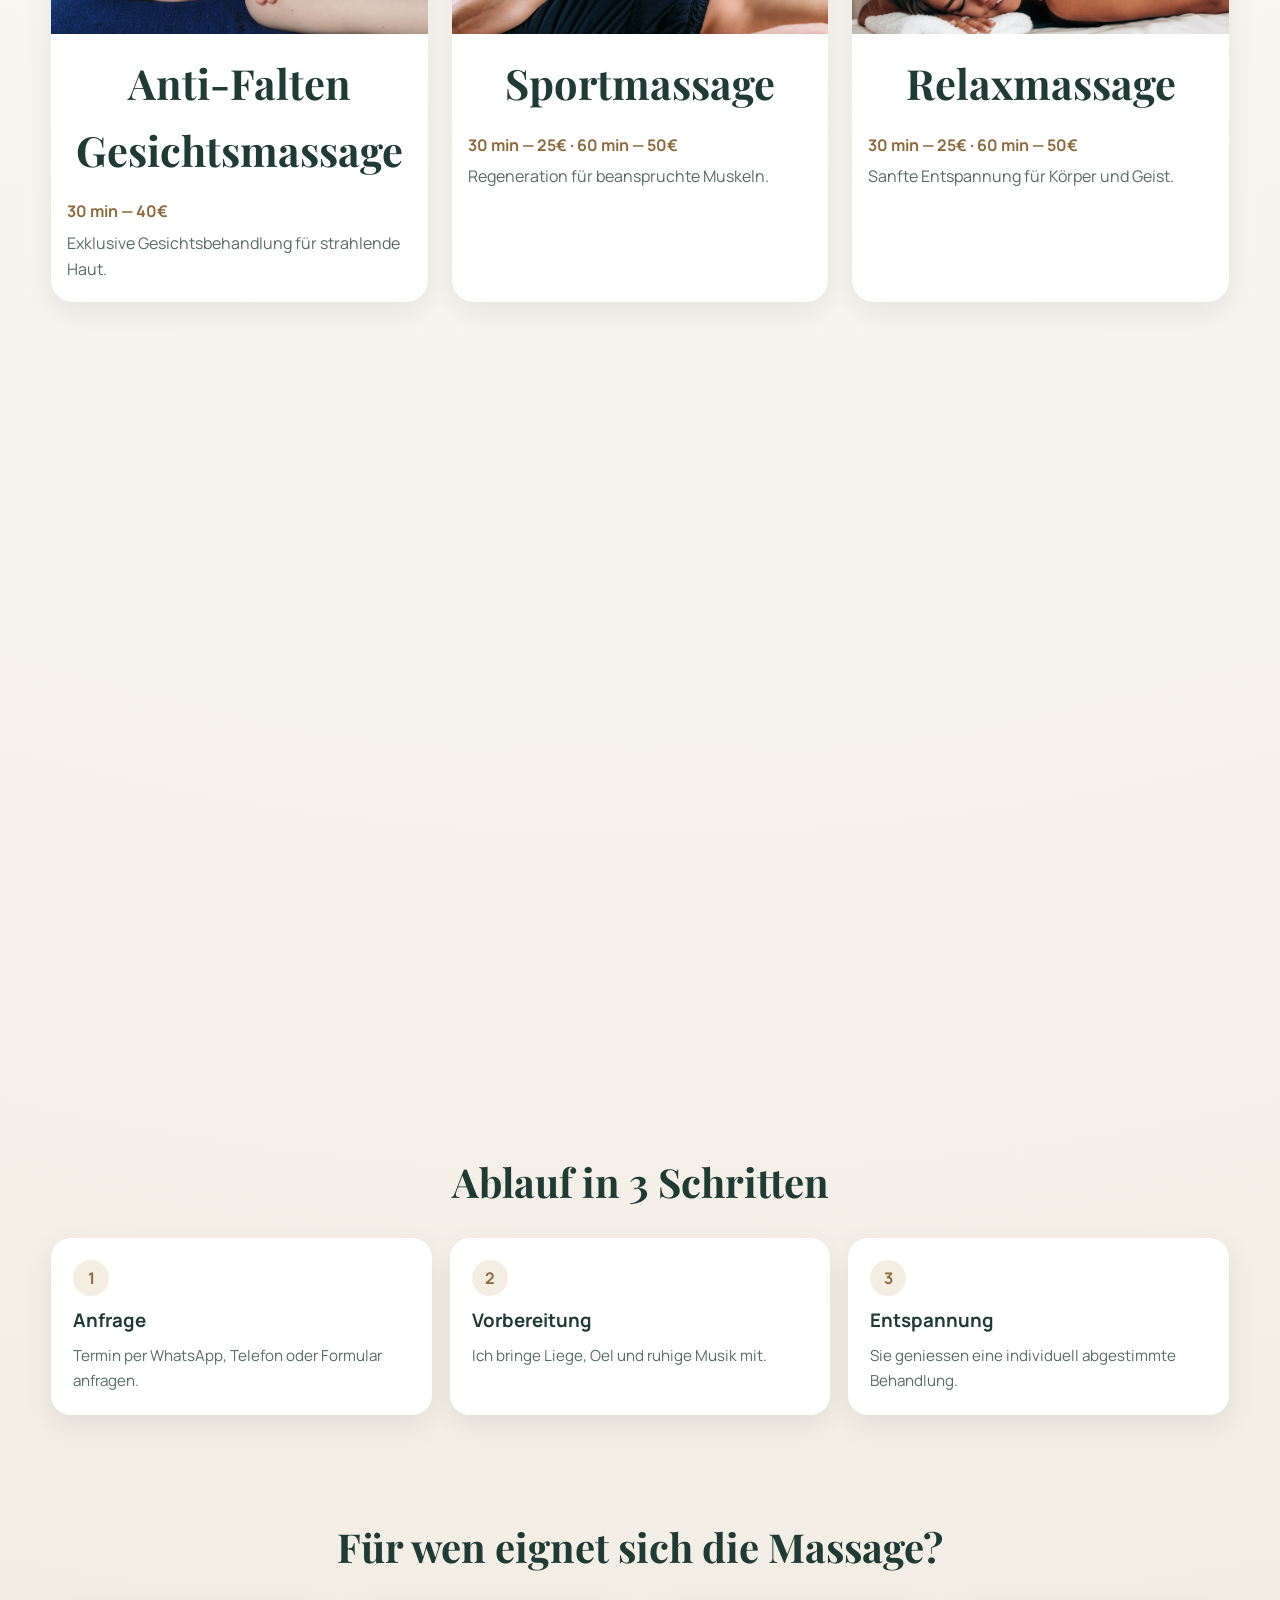
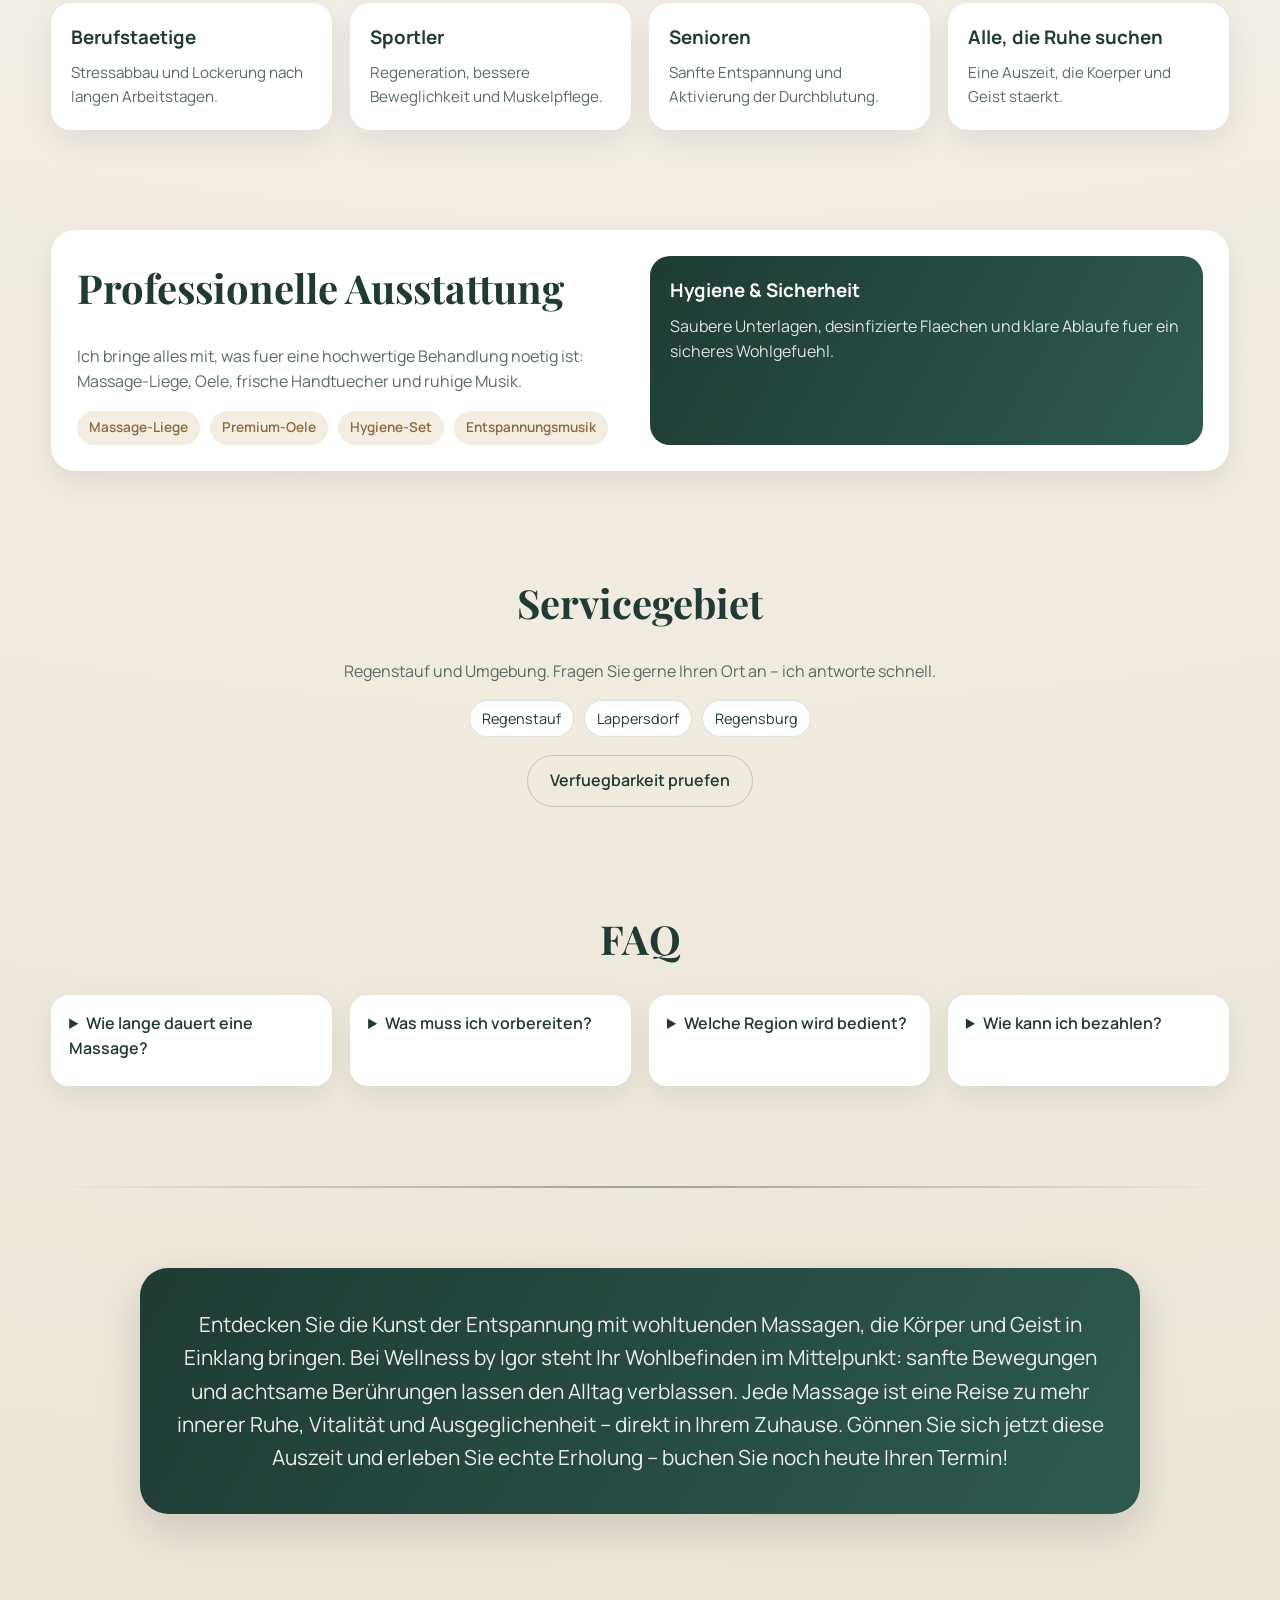
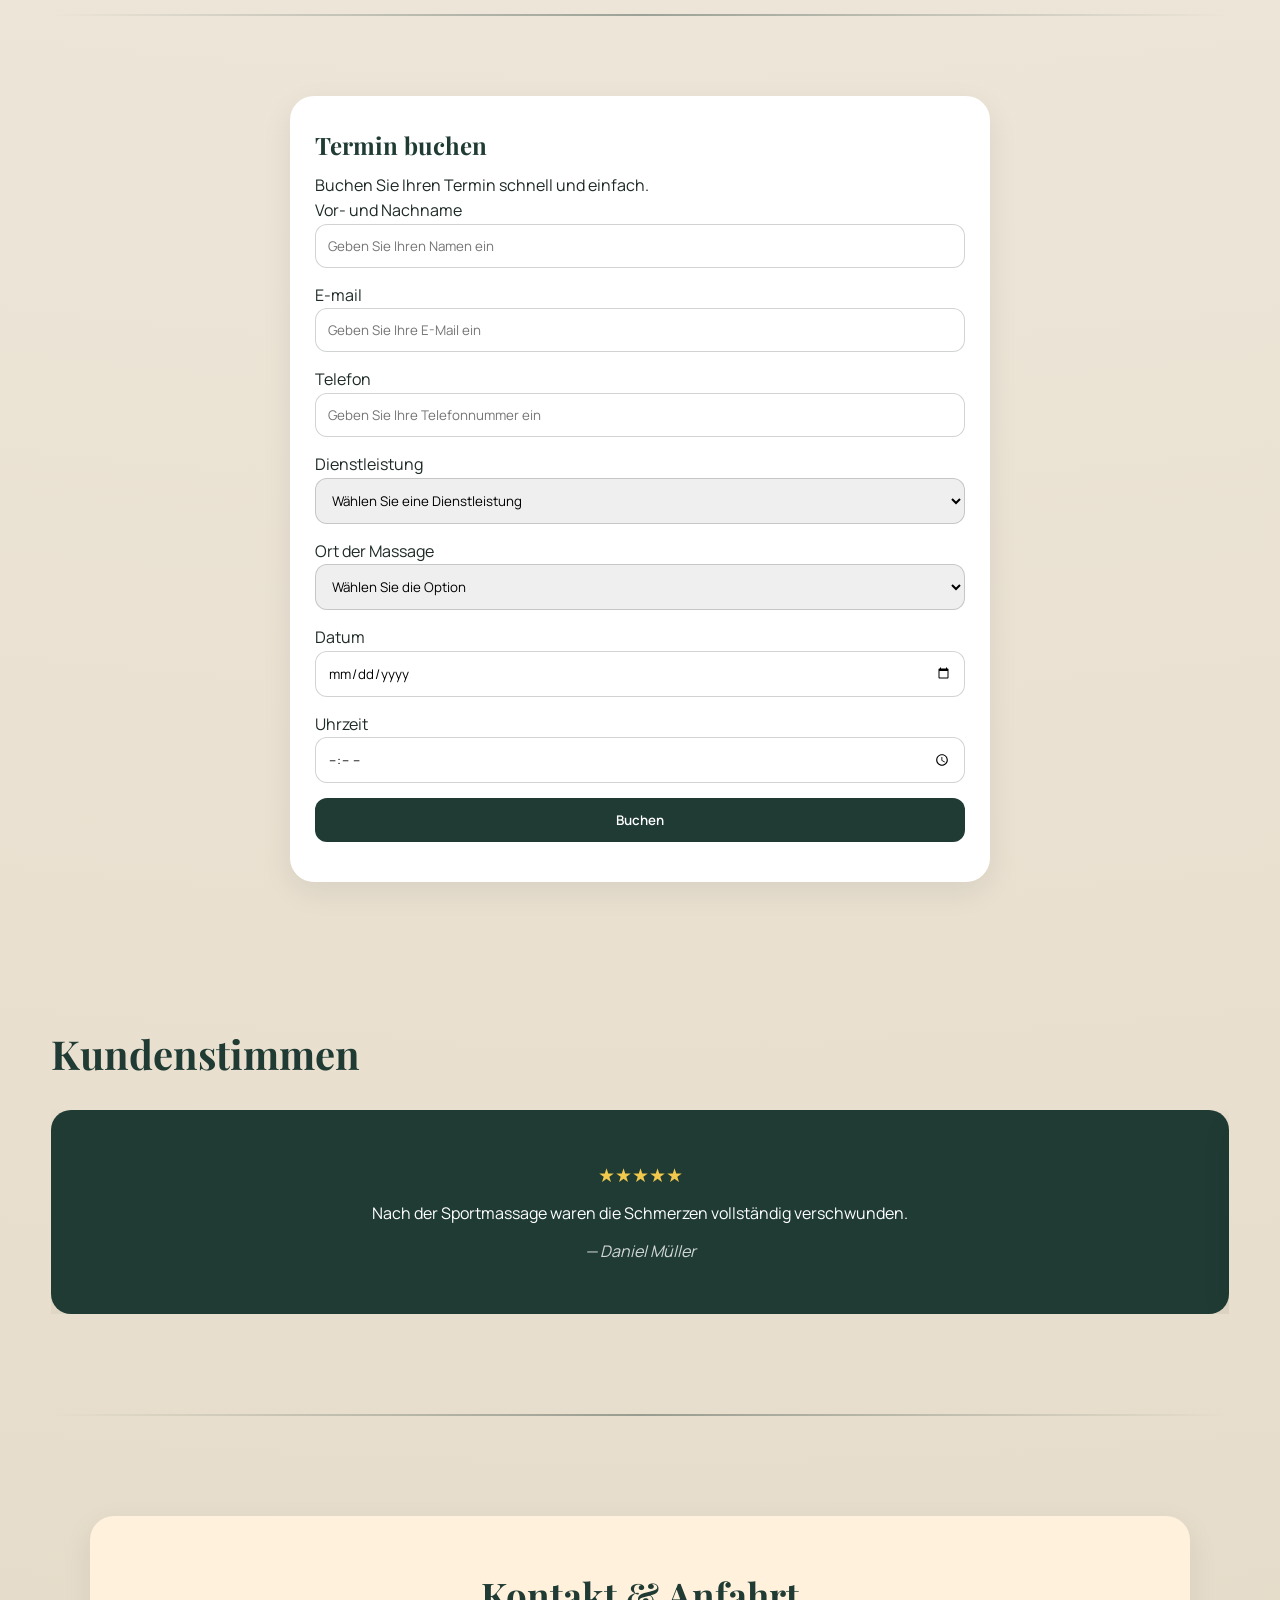
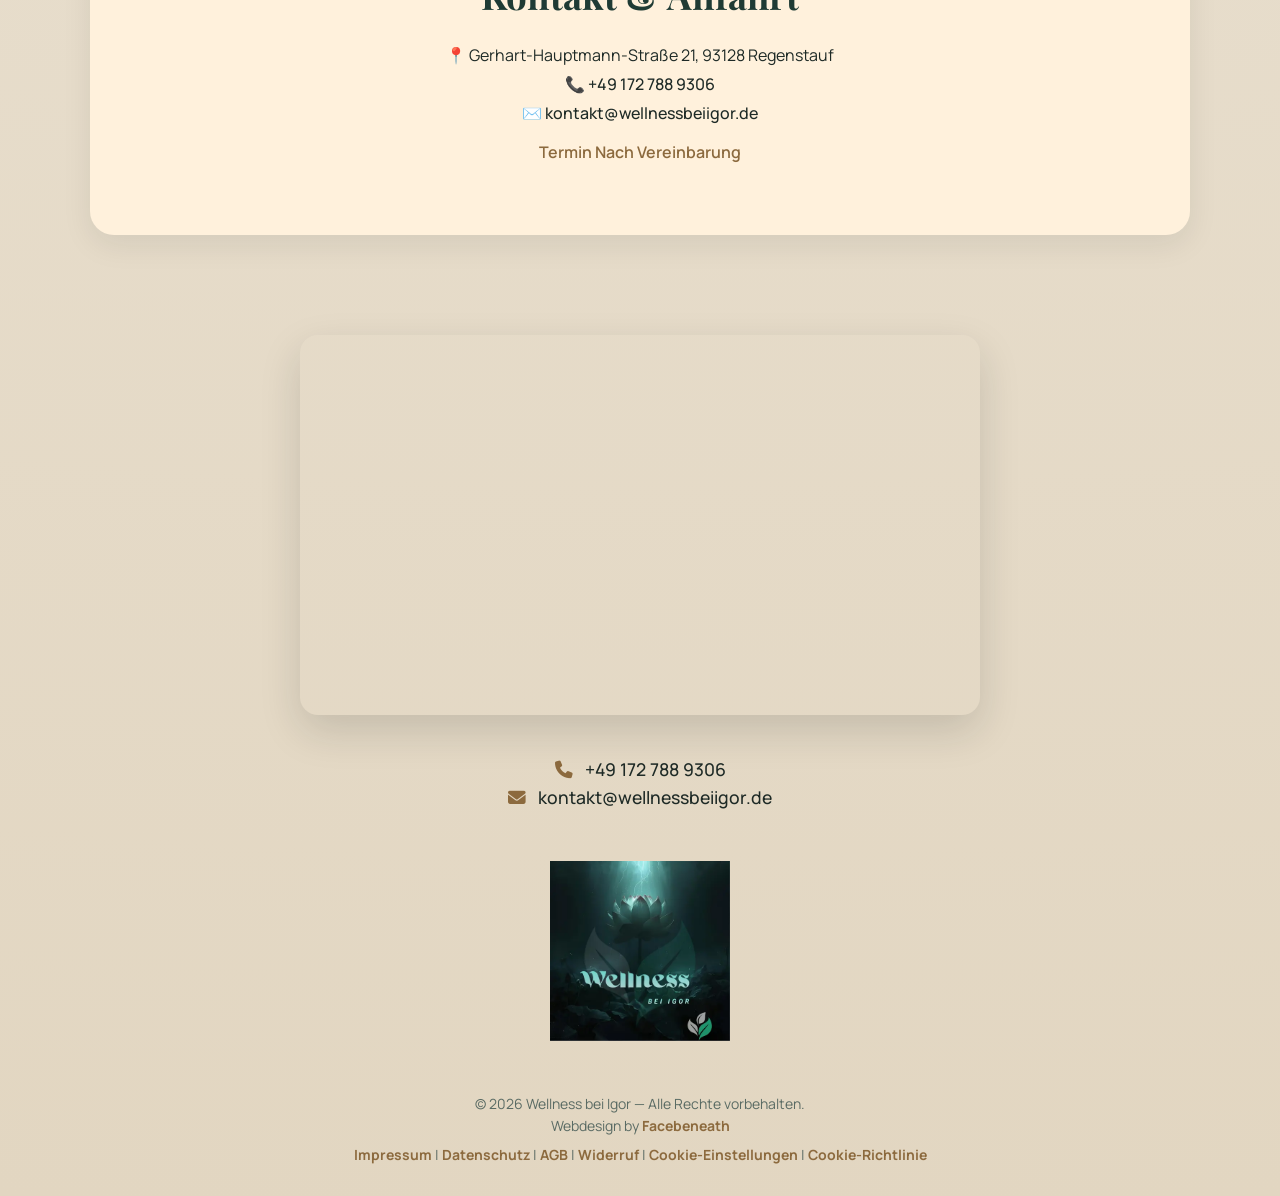
==== commit a9e4294c: "Ad hoc commit 2026-04-27 06:04:59" ====
--- a/index.html
+++ b/index.html
@@ -3,7 +3,6 @@
   <head>
     <meta charset="UTF-8" />
     <meta name="viewport" content="width=device-width, initial-scale=1.0" />
-
     <title>
       Wellness bei Igor – Mobile Massage in Regenstauf | Entspannung &
       Regeneration
@@ -73,10 +72,12 @@
 
     <link rel="manifest" href="/site.webmanifest" />
 
-    <link rel="stylesheet" href="styles.css?v=1.40" />
-    <link rel="stylesheet" href="floating-share.css?v=1.3" />
-    <script src="script.js?v=1.40" defer></script>
-    <script src="floating-share.js?v=1.3" defer></script>
+    <link rel="stylesheet" href="styles.css?v=1.41" />
+    <link rel="stylesheet" href="floating-share.css?v=1.4" />
+    <link rel="stylesheet" href="cookie-consent.css?v=1.1" />
+    <script src="script.js?v=1.41" defer></script>
+    <script src="floating-share.js?v=1.4" defer></script>
+    <script src="cookie-consent.js?v=1.4" defer></script>
 
     <link
       rel="stylesheet"
@@ -648,7 +649,7 @@
       <p>
         © 2026 Wellness bei Igor — Alle Rechte vorbehalten.<br />
         Webdesign by
-        <a href="https://aldindelic.de" class="footer-link">Facebeneath</a>
+        <a href="https://facebeneath.com" class="footer-link">Facebeneath</a>
         <br />
         <span class="footer-legal">
           <a href="impressum.html" class="footer-link">Impressum</a> |
--- a/cookie-consent.css
+++ b/cookie-consent.css
@@ -0,0 +1,150 @@
+.cookie-consent-banner {
+  position: fixed;
+  left: 20px;
+  right: 20px;
+  bottom: 20px;
+  max-width: 880px;
+  margin: 0 auto;
+  background: #ffffff;
+  color: #1f2a26;
+  border: 1px solid rgba(31, 59, 52, 0.22);
+  border-radius: 14px;
+  box-shadow: 0 16px 42px rgba(0, 0, 0, 0.18);
+  padding: 18px;
+  z-index: 25000;
+}
+
+.cookie-consent-banner[hidden],
+.cookie-consent-modal[hidden] {
+  display: none !important;
+}
+
+.cookie-consent-title {
+  font-family: "Playfair Display", serif;
+  font-size: 1.2rem;
+  margin: 0 0 8px;
+  color: #1f3b34;
+}
+
+.cookie-consent-text {
+  margin: 0;
+  color: #38433f;
+  font-size: 0.98rem;
+}
+
+.cookie-consent-actions {
+  margin-top: 14px;
+  display: flex;
+  flex-wrap: wrap;
+  gap: 10px;
+}
+
+.cookie-btn {
+  appearance: none;
+  border: 1px solid #1f3b34;
+  border-radius: 999px;
+  padding: 9px 16px;
+  font-weight: 600;
+  cursor: pointer;
+  font-family: inherit;
+  background: #fff;
+  color: #1f3b34;
+}
+
+.cookie-btn:hover {
+  background: #f2f4f3;
+}
+
+.cookie-btn-primary {
+  background: #1f3b34;
+  color: #ffffff;
+}
+
+.cookie-btn-primary:hover {
+  background: #2d5047;
+}
+
+.cookie-consent-backdrop {
+  position: fixed;
+  inset: 0;
+  background: rgba(8, 15, 13, 0.58);
+  z-index: 26000;
+  display: grid;
+  place-items: center;
+  padding: 20px;
+}
+
+.cookie-consent-modal {
+  width: min(620px, 100%);
+  background: #ffffff;
+  border-radius: 14px;
+  border: 1px solid rgba(31, 59, 52, 0.2);
+  box-shadow: 0 16px 42px rgba(0, 0, 0, 0.2);
+  padding: 22px;
+}
+
+.cookie-consent-modal h2 {
+  margin: 0 0 10px;
+  font-family: "Playfair Display", serif;
+  color: #1f3b34;
+}
+
+.cookie-consent-modal p {
+  margin: 0 0 14px;
+  color: #38433f;
+}
+
+.cookie-category {
+  border: 1px solid rgba(31, 59, 52, 0.2);
+  border-radius: 10px;
+  padding: 12px;
+  margin: 0 0 10px;
+}
+
+.cookie-category-header {
+  display: flex;
+  justify-content: space-between;
+  align-items: center;
+  gap: 10px;
+}
+
+.cookie-category-title {
+  font-weight: 700;
+  color: #1f3b34;
+}
+
+.cookie-category small {
+  color: #55615c;
+}
+
+.cookie-switch {
+  width: 46px;
+  height: 26px;
+}
+
+.cookie-note {
+  margin-top: 8px;
+  font-size: 0.92rem;
+  color: #4a5752;
+}
+
+.cookie-footer-link {
+  text-decoration: none;
+}
+
+@media (max-width: 700px) {
+  .cookie-consent-banner {
+    left: 10px;
+    right: 10px;
+    bottom: 10px;
+    padding: 14px;
+  }
+
+  .cookie-consent-actions {
+    flex-direction: column;
+  }
+
+  .cookie-btn {
+    width: 100%;
+  }
+}
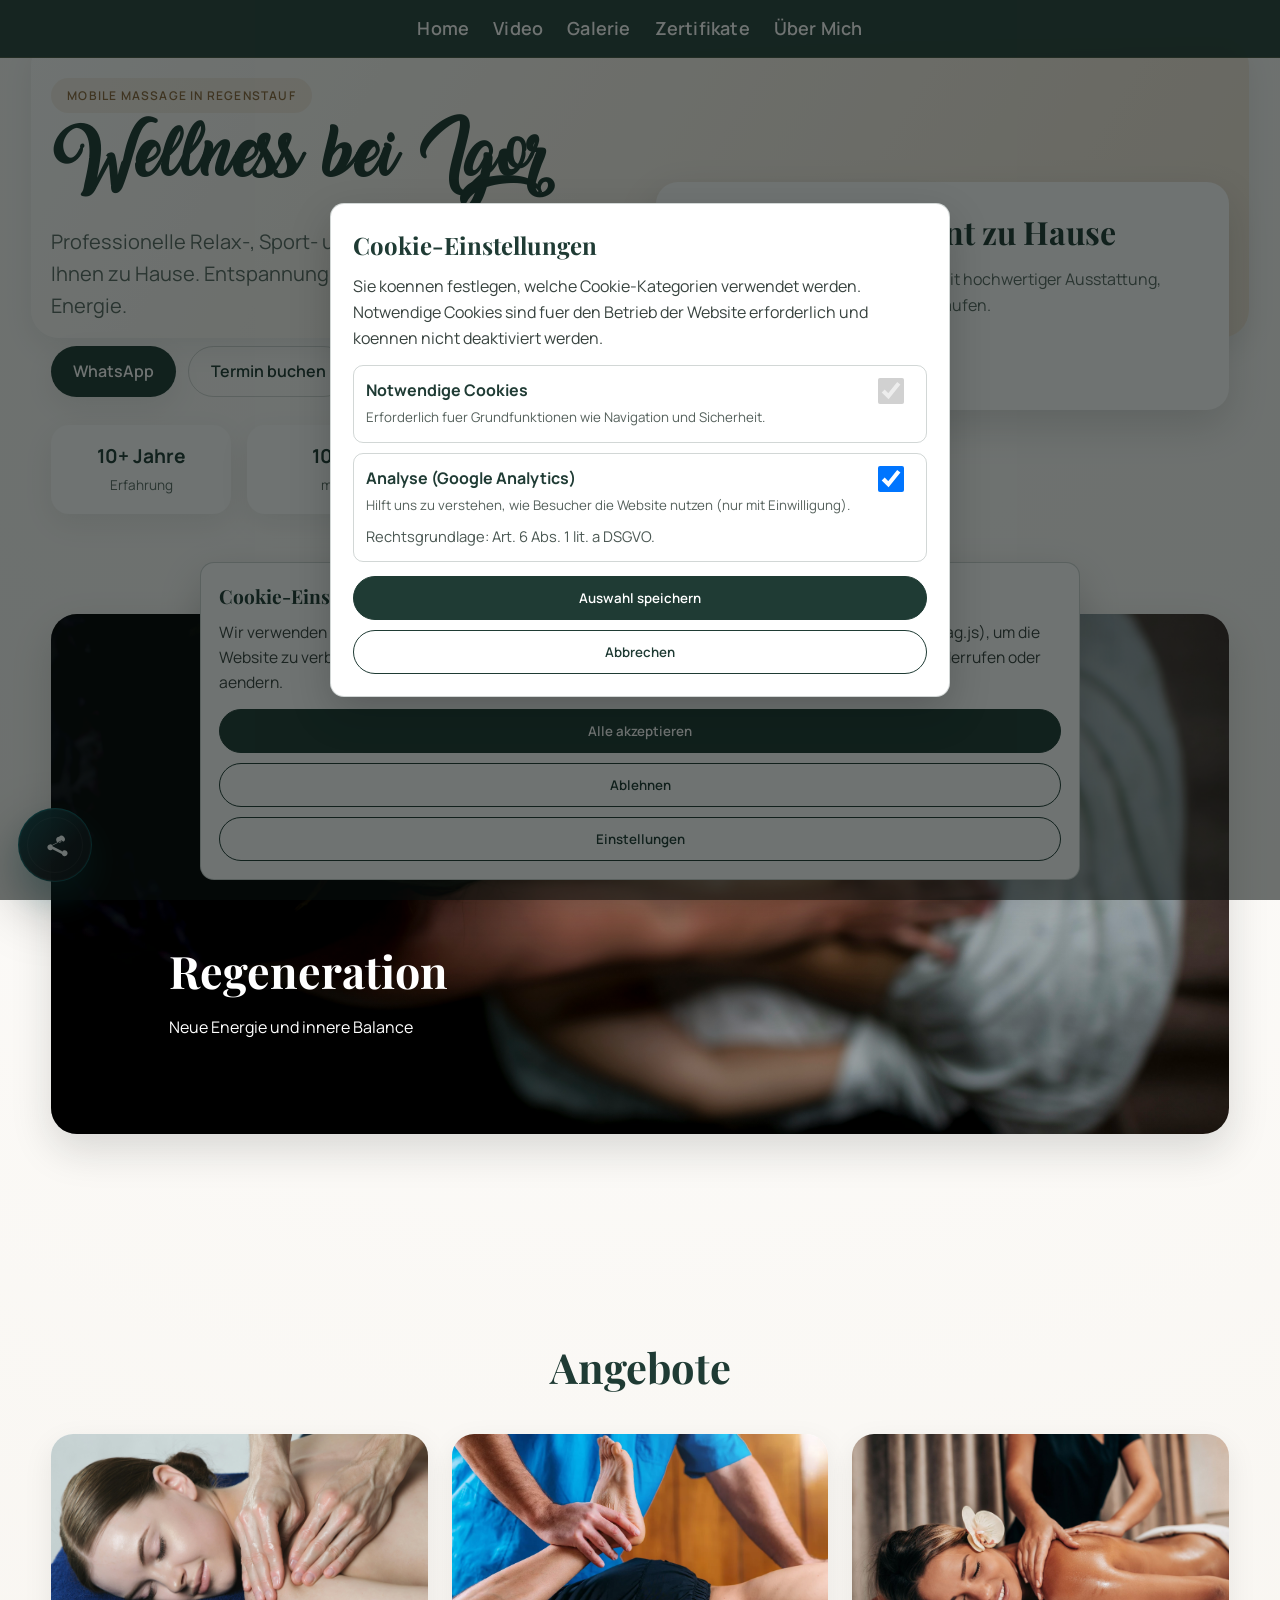
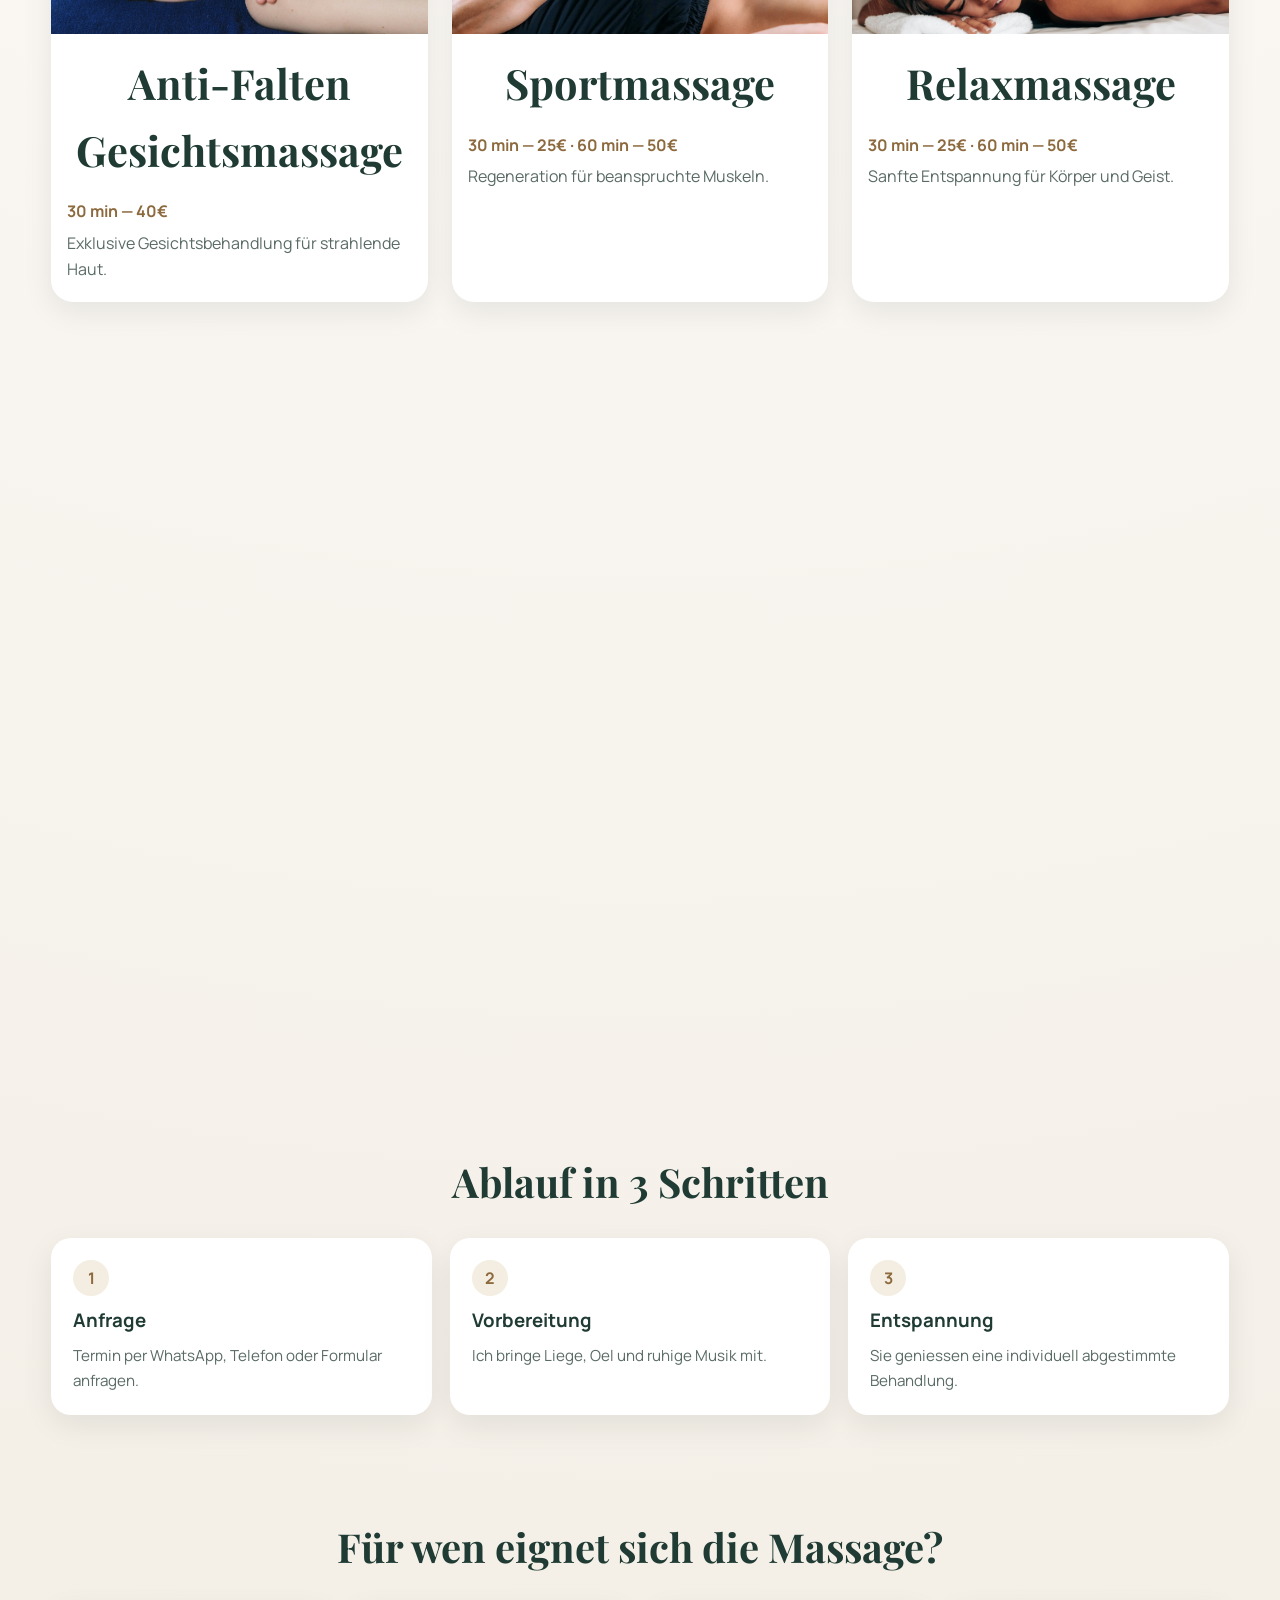
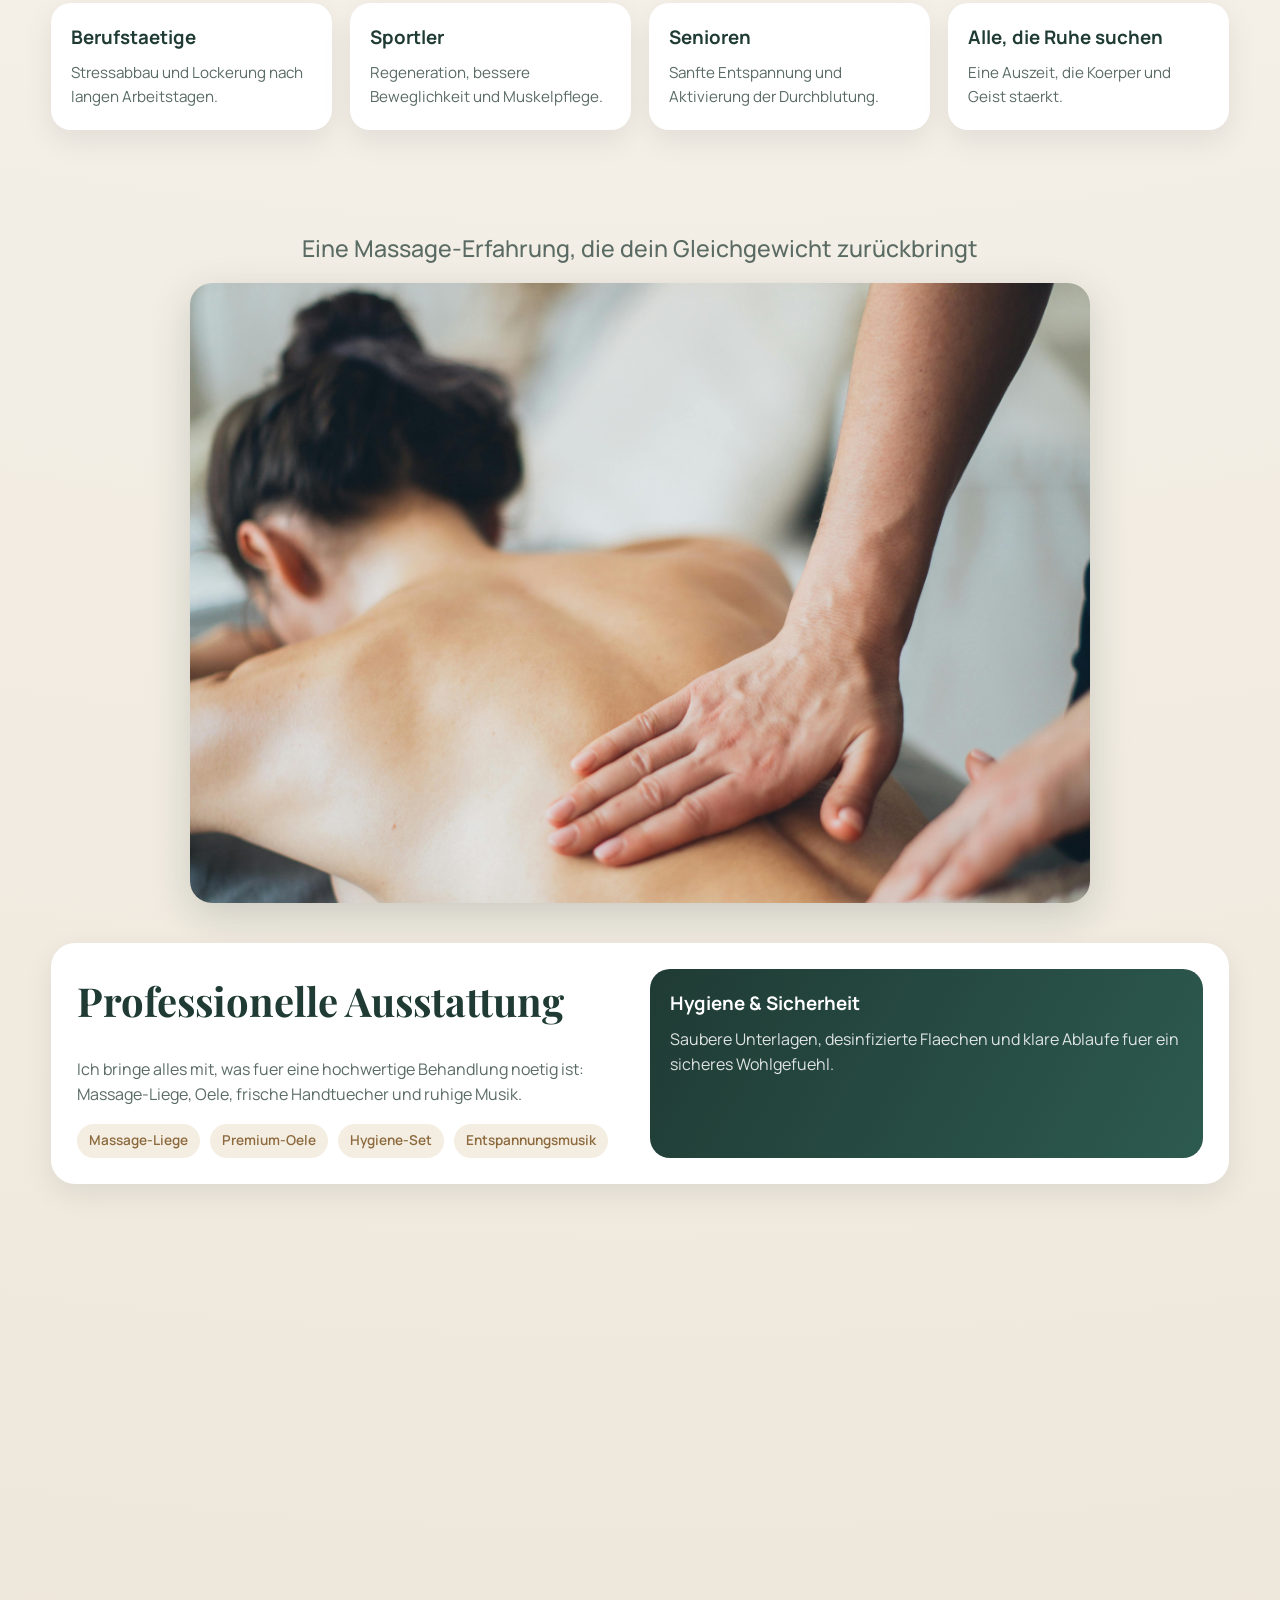
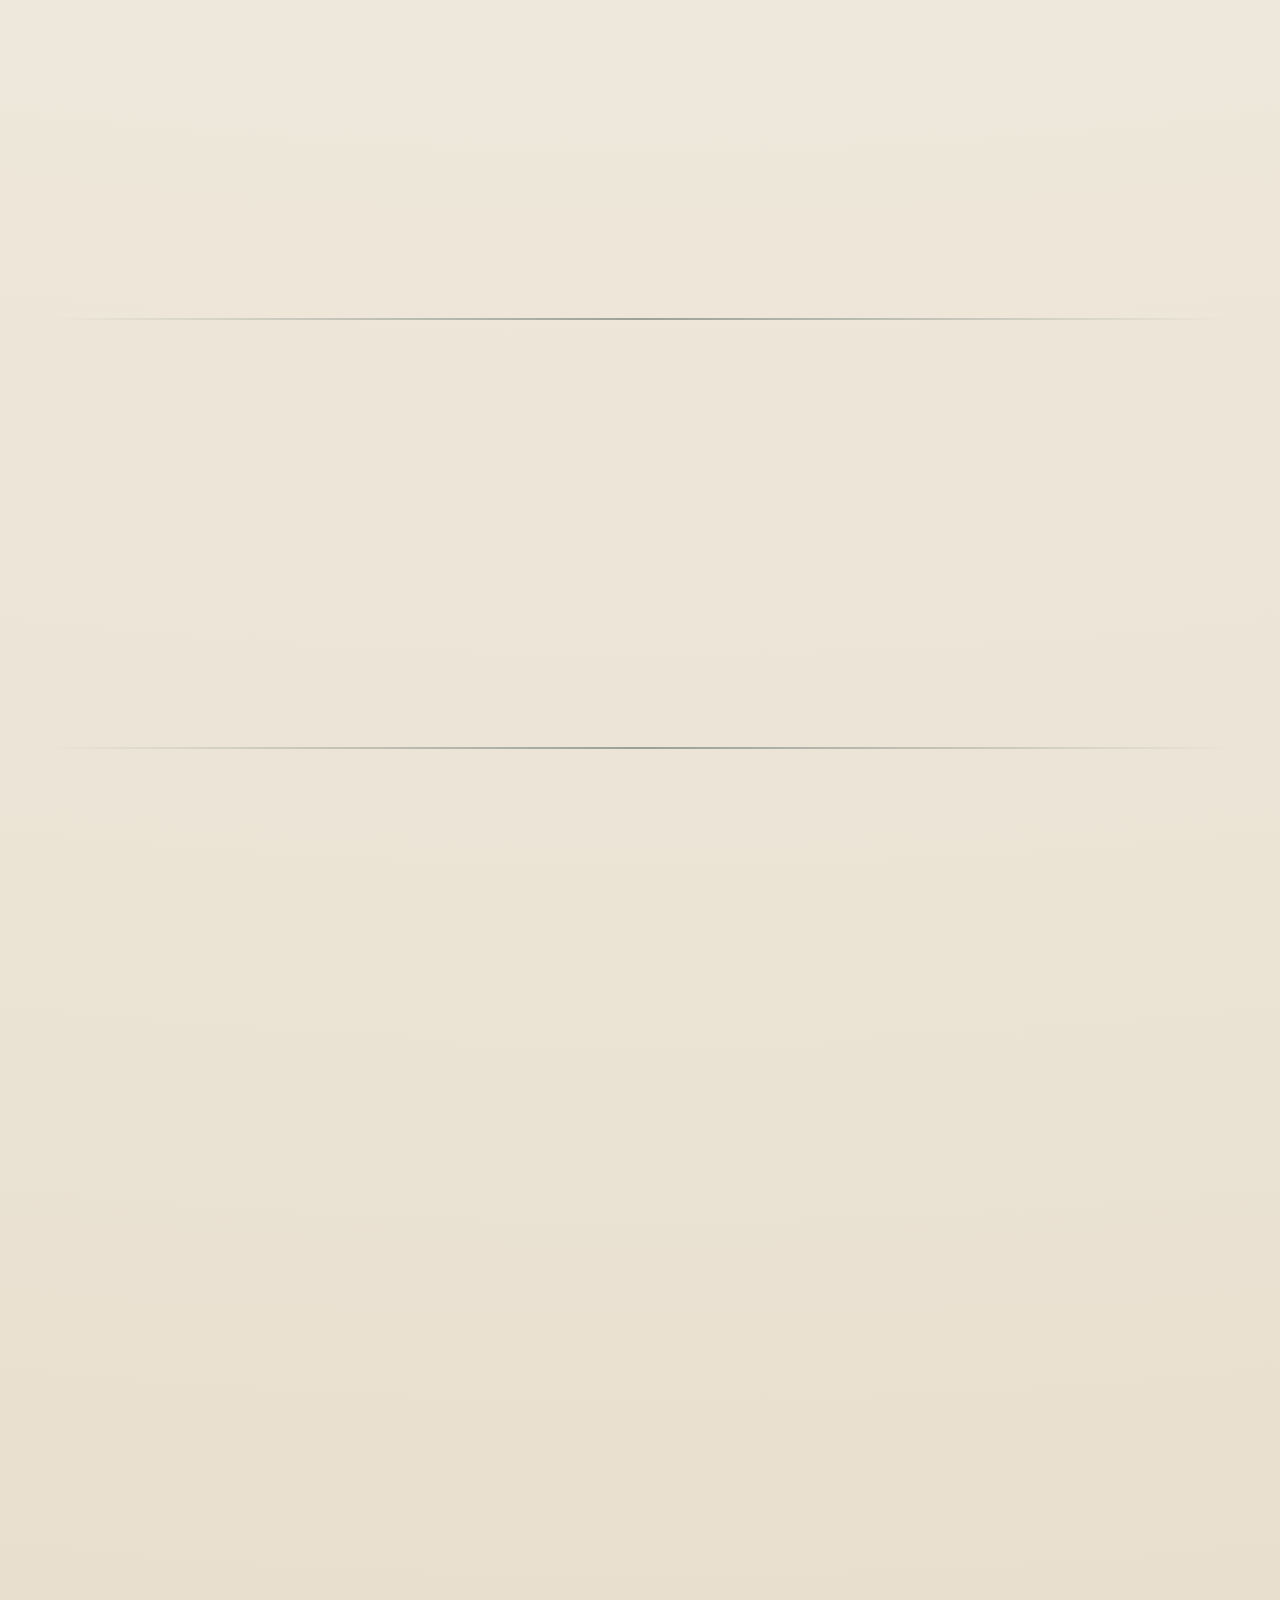
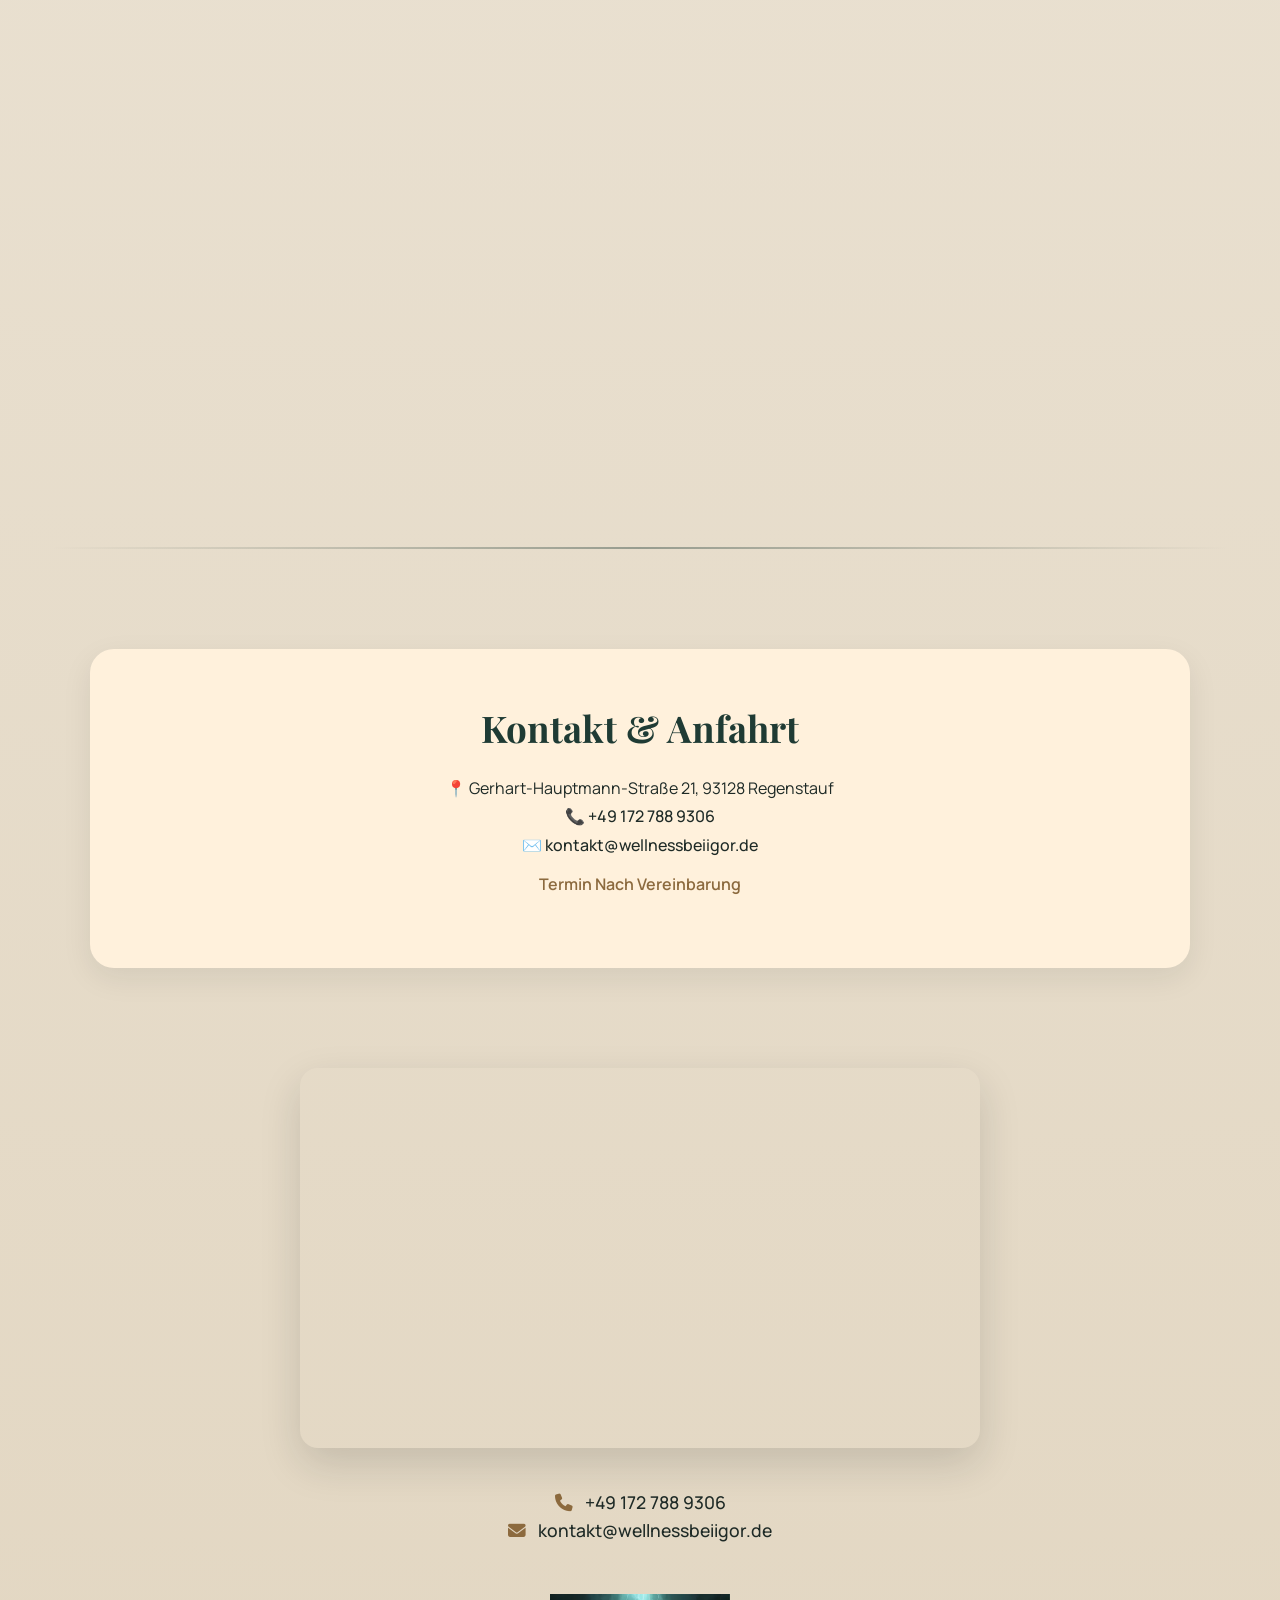
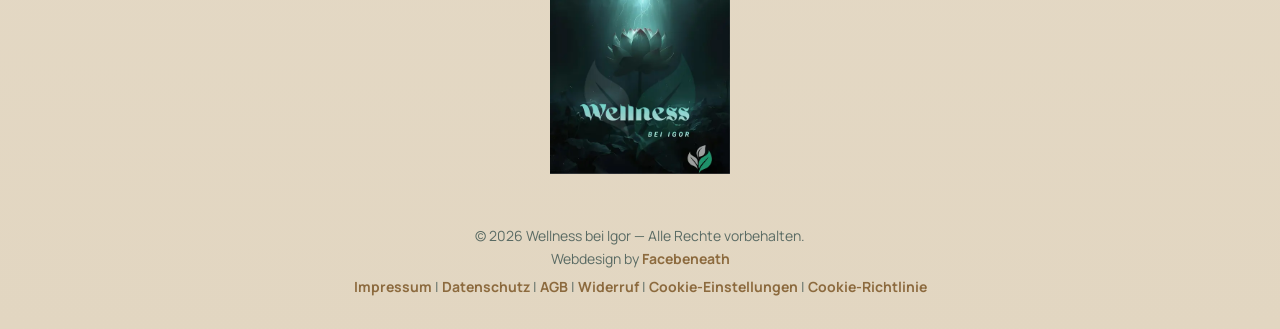
==== commit dbbc069f: "Ad hoc commit 2026-05-03 05:40:35" ====
--- a/index.html
+++ b/index.html
@@ -72,12 +72,12 @@
 
     <link rel="manifest" href="/site.webmanifest" />
 
-    <link rel="stylesheet" href="styles.css?v=1.41" />
+    <link rel="stylesheet" href="styles.css?v=1.42" />
     <link rel="stylesheet" href="floating-share.css?v=1.4" />
-    <link rel="stylesheet" href="cookie-consent.css?v=1.1" />
-    <script src="script.js?v=1.41" defer></script>
+    <link rel="stylesheet" href="cookie-consent.css?v=1.2" />
+    <script src="script.js?v=1.42" defer></script>
     <script src="floating-share.js?v=1.4" defer></script>
-    <script src="cookie-consent.js?v=1.4" defer></script>
+    <script src="cookie-consent.js?v=1.5" defer></script>
 
     <link
       rel="stylesheet"
@@ -363,6 +363,18 @@
       </div>
     </section>
 
+    <section class="equipment-hero scroll-reveal">
+      <p class="equipment-hero-text">
+        Eine Massage-Erfahrung, die dein Gleichgewicht zurückbringt
+      </p>
+      <img
+        src="masaza.jpg"
+        alt="Entspannende Massage"
+        class="equipment-hero-img"
+        loading="lazy"
+      />
+    </section>
+
     <section class="equipment scroll-reveal">
       <div class="equipment-card scroll-reveal-item">
         <div>
--- a/styles.css
+++ b/styles.css
@@ -548,6 +548,40 @@
   text-align: center;
 }
 
+.equipment-hero {
+  width: min(1200px, 92%);
+  margin: 0 auto 40px;
+}
+
+.equipment-hero-text {
+  color: var(--text-soft);
+  text-align: center;
+  font-size: clamp(1.1rem, 2.1vw, 1.45rem);
+  font-weight: 500;
+  margin: 0 auto 16px;
+  max-width: 760px;
+}
+
+.equipment-hero-img {
+  width: 100%;
+  max-width: 900px;
+  height: clamp(260px, 55vw, 620px);
+  object-fit: cover;
+  object-position: center 32%;
+  border-radius: 22px;
+  display: block;
+  margin: 0 auto;
+  box-shadow: 0 12px 40px rgba(31, 59, 52, 0.18);
+}
+
+.service-area p {
+  color: var(--text-soft);
+  margin-bottom: 16px;
+  text-align: center;
+  font-size: 28px;
+  font-weight: 500;
+}
+
 .benefits h2,
 .process h2,
 .faq h2,
@@ -651,11 +685,6 @@
 
 .equipment-note p {
   color: rgba(255, 255, 255, 0.85);
-}
-
-.service-area p {
-  color: var(--text-soft);
-  margin-bottom: 16px;
 }
 
 .area-list {
